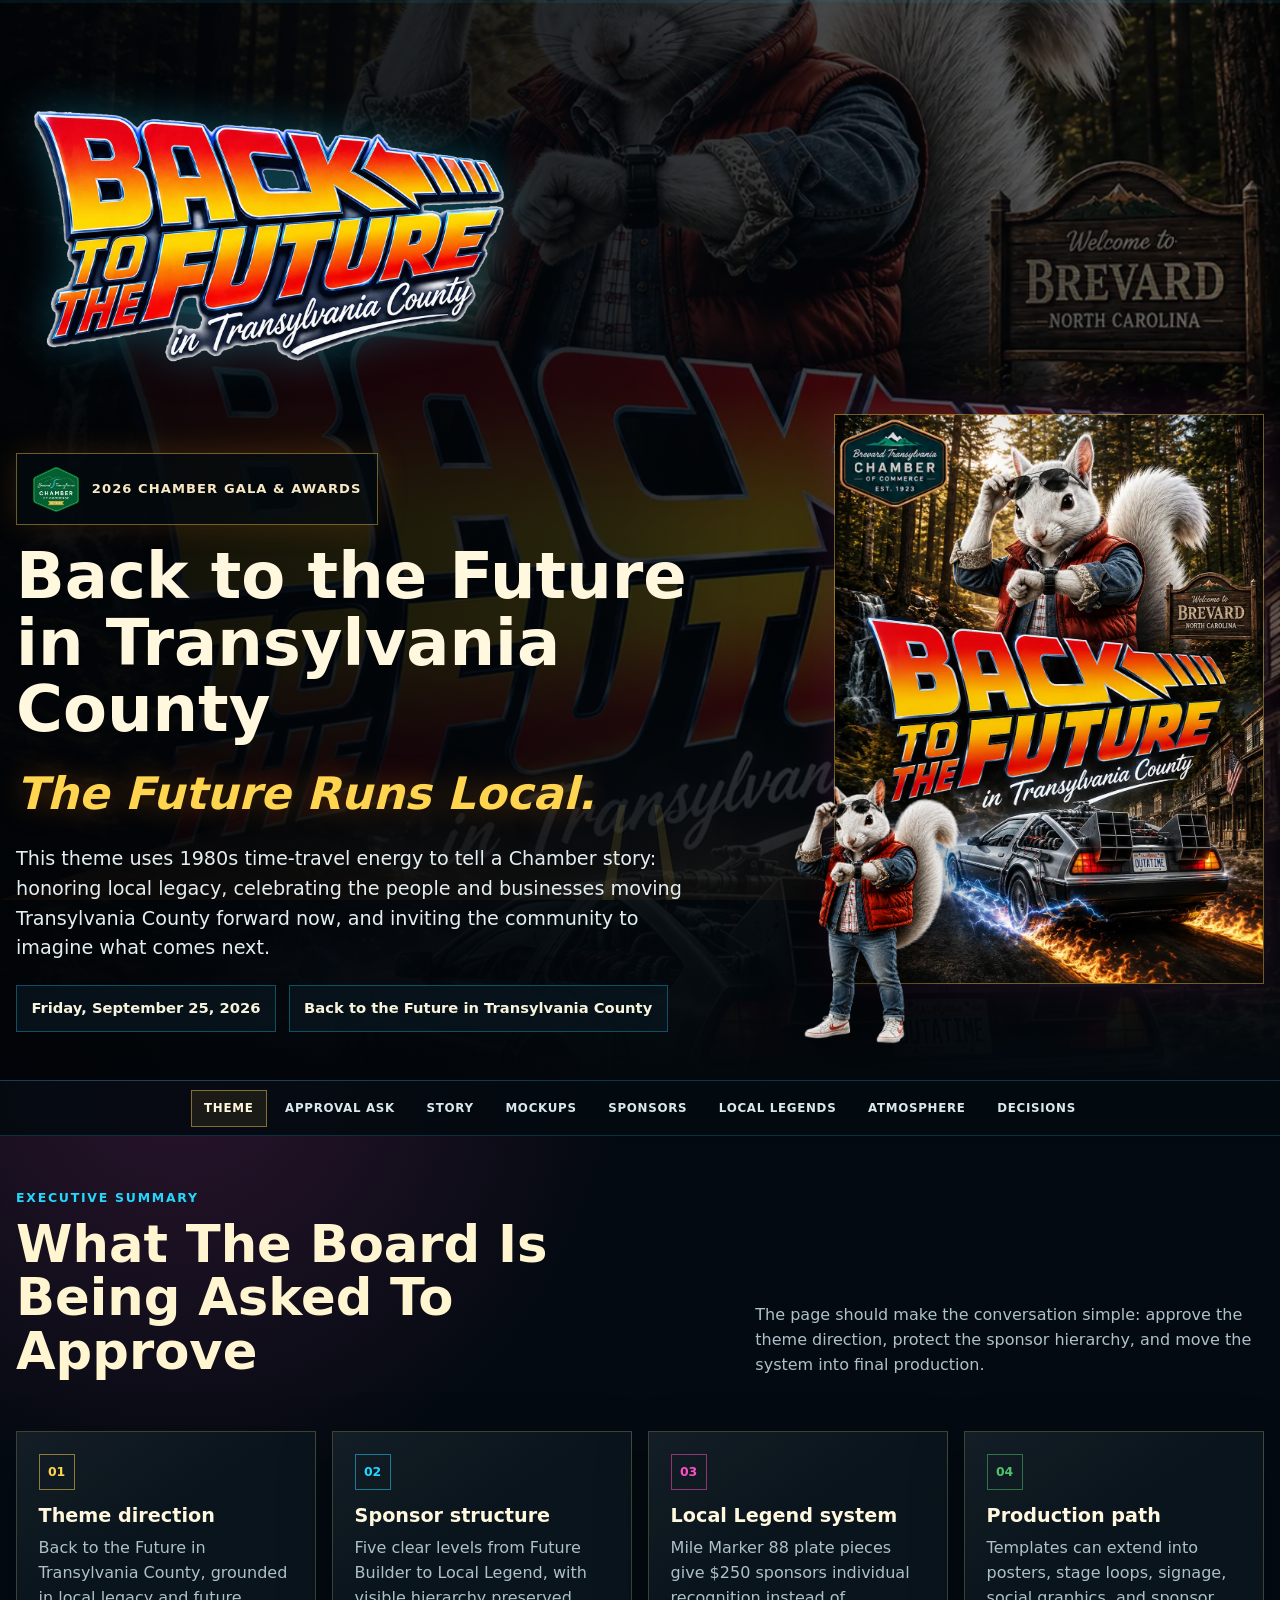
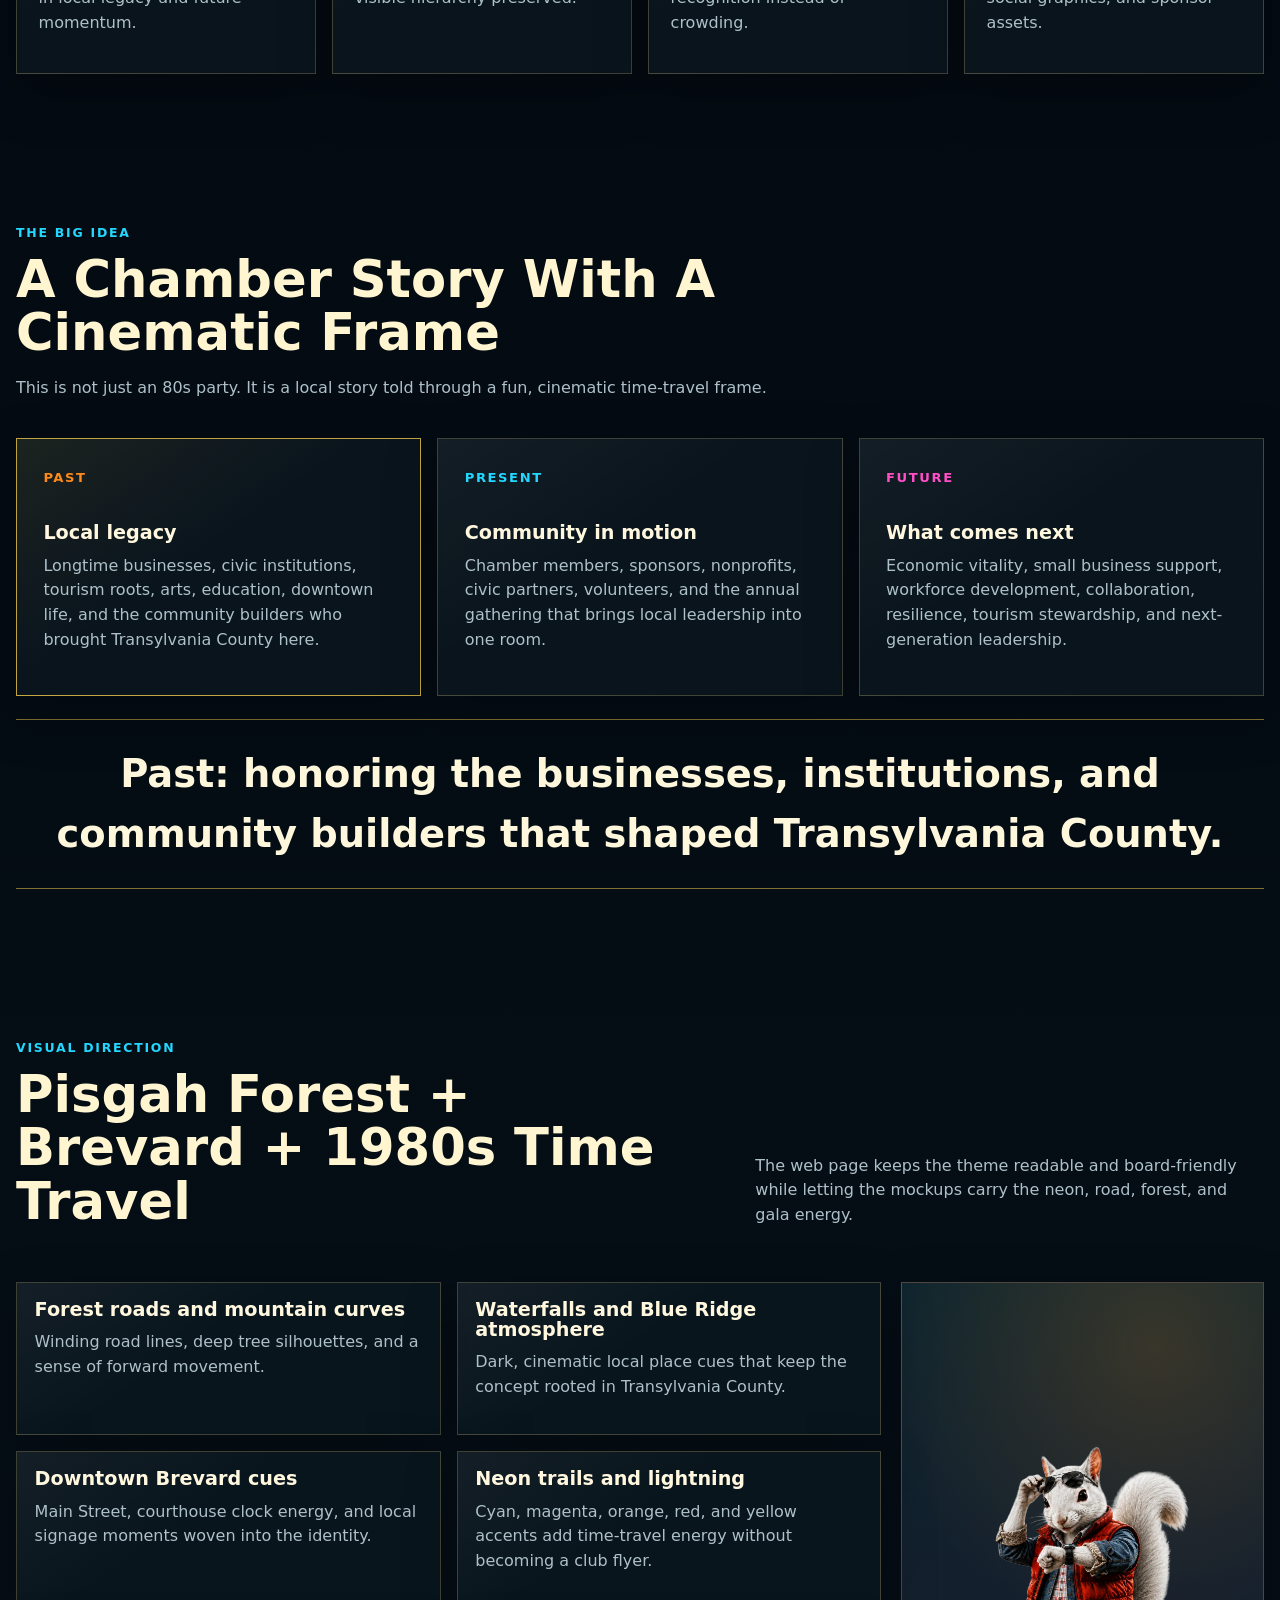
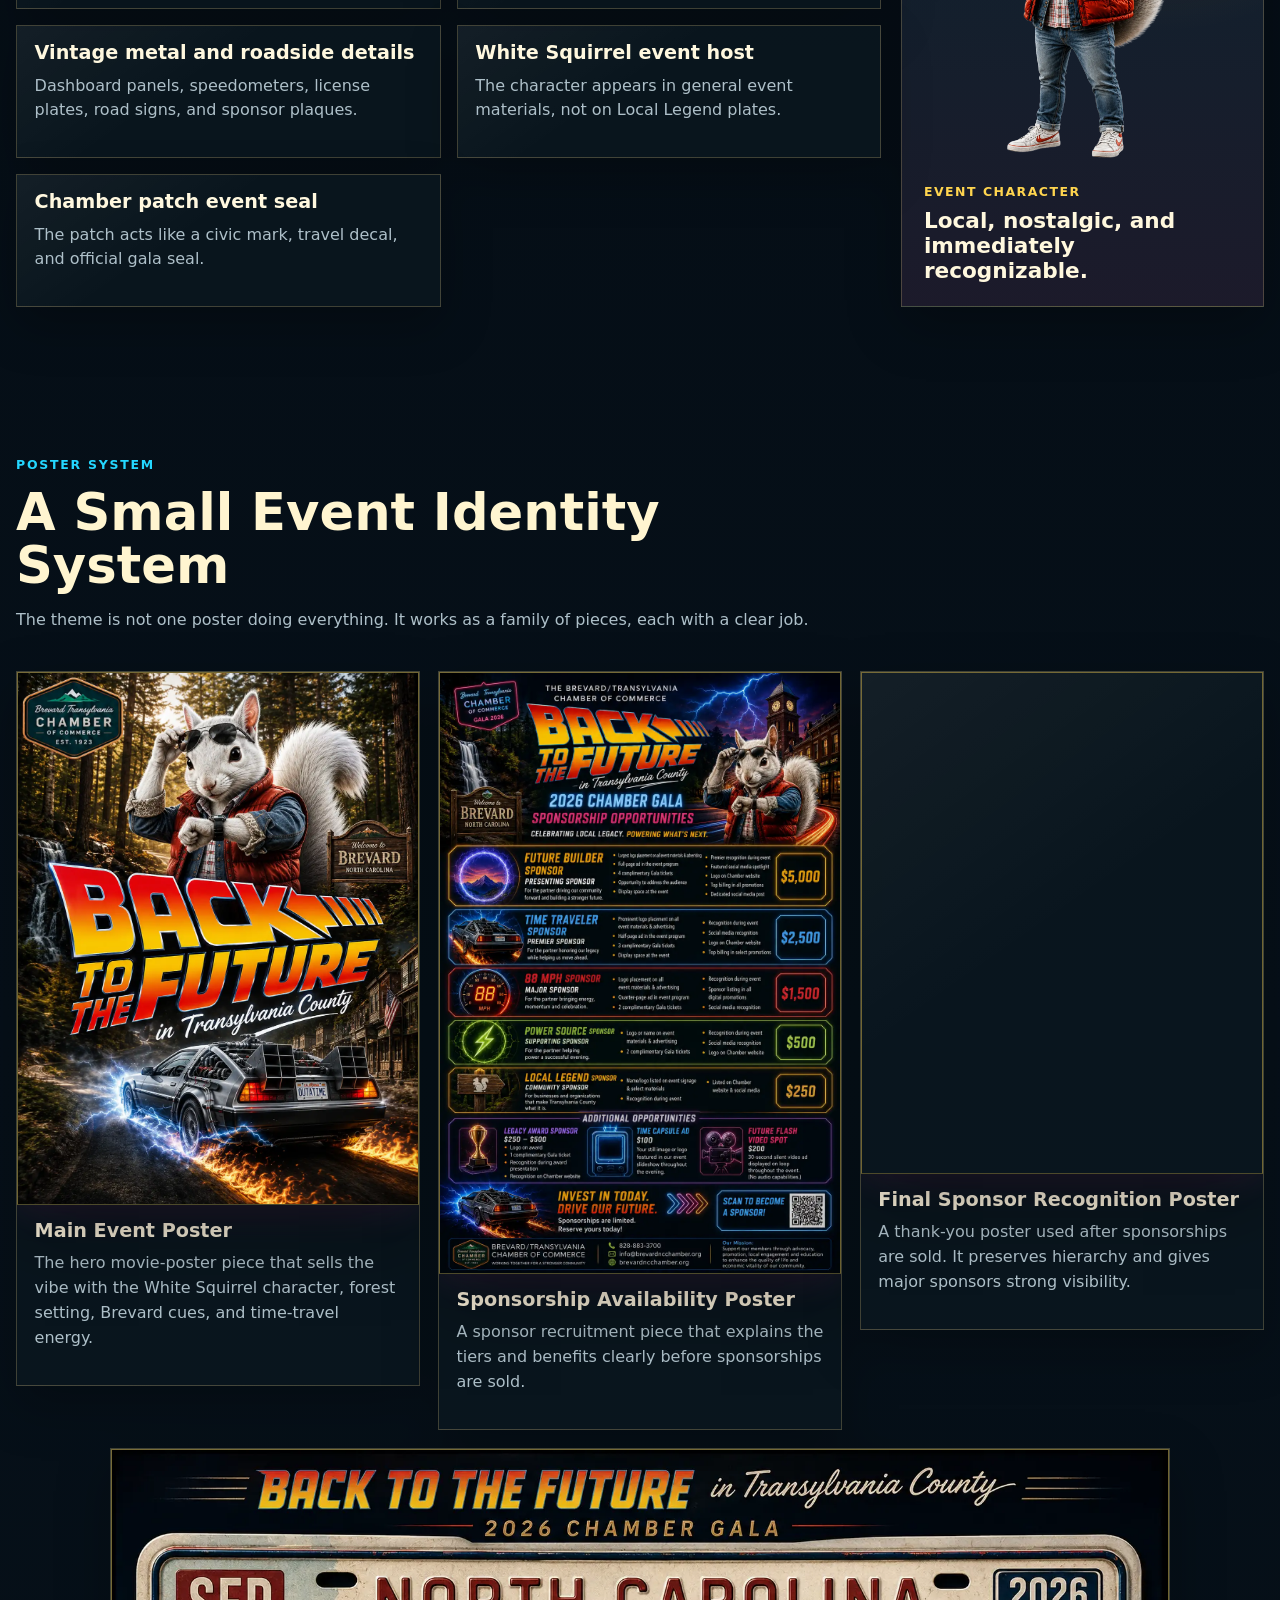
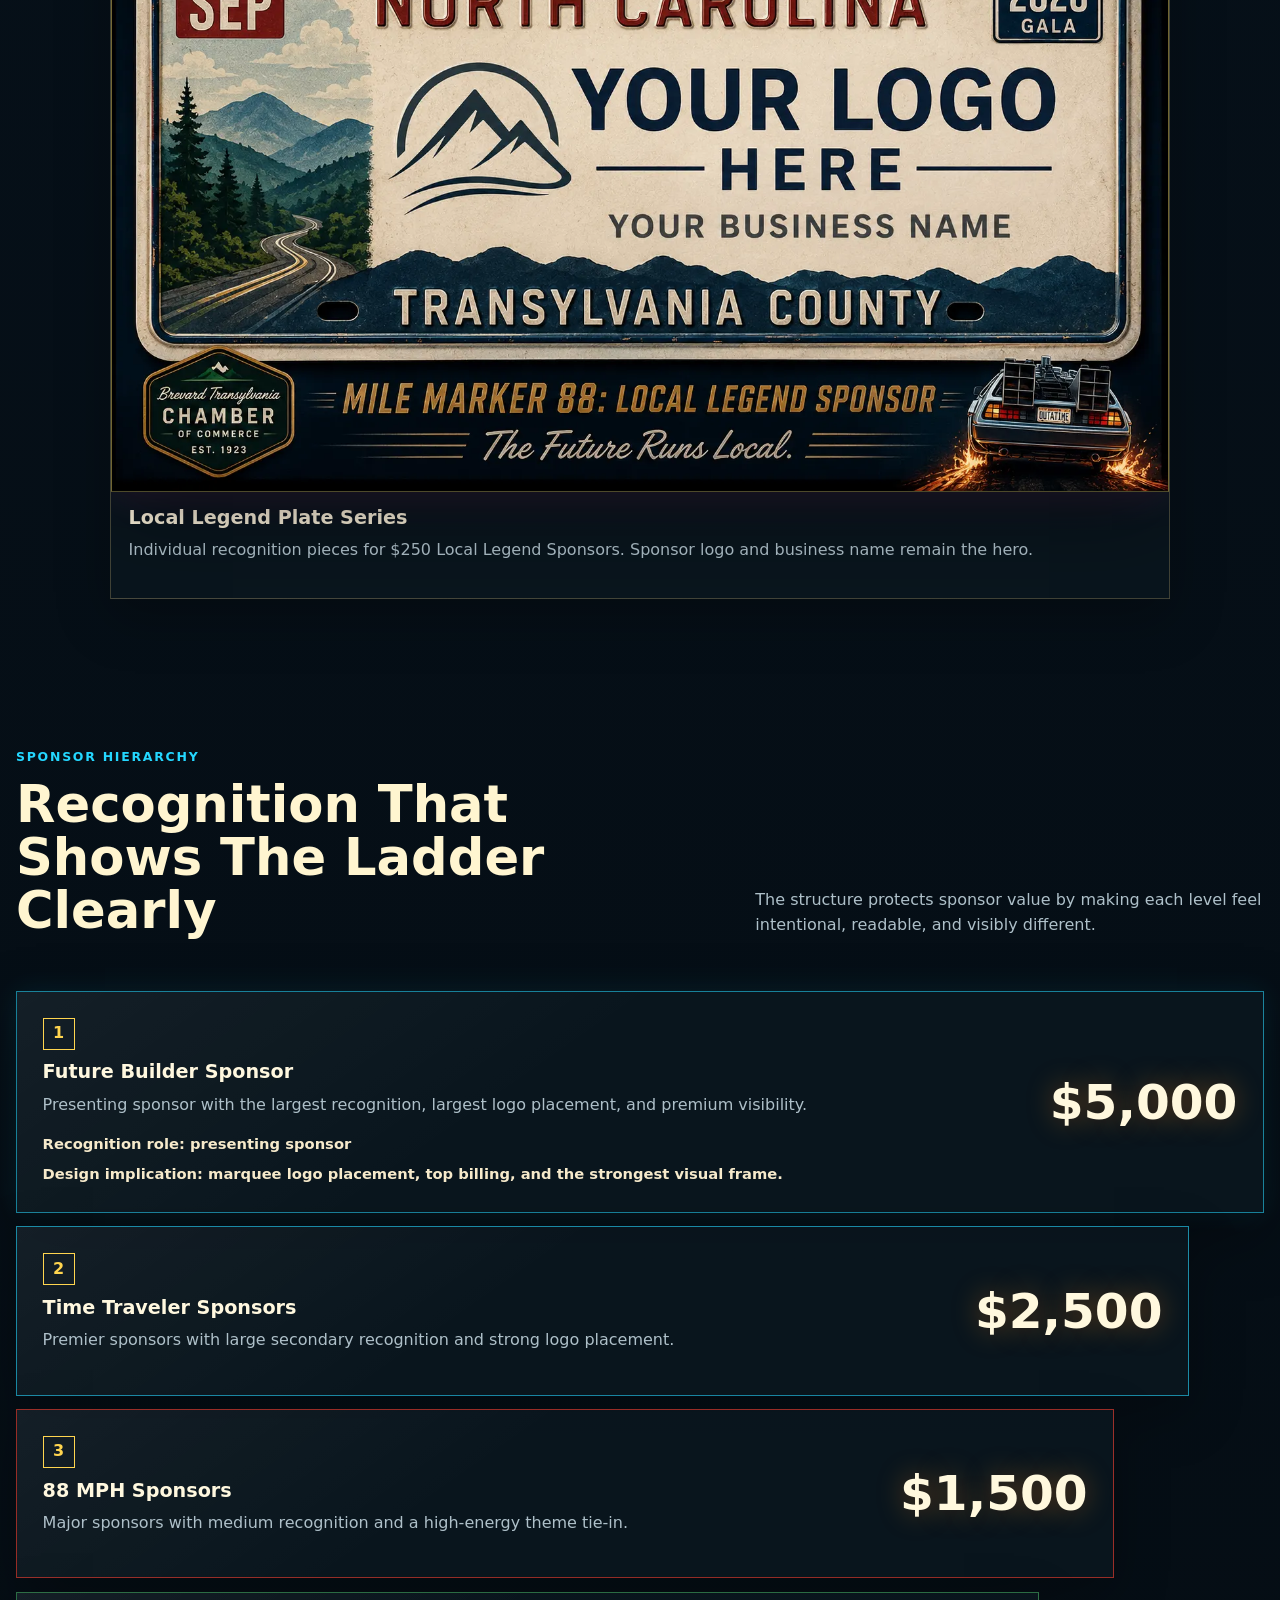
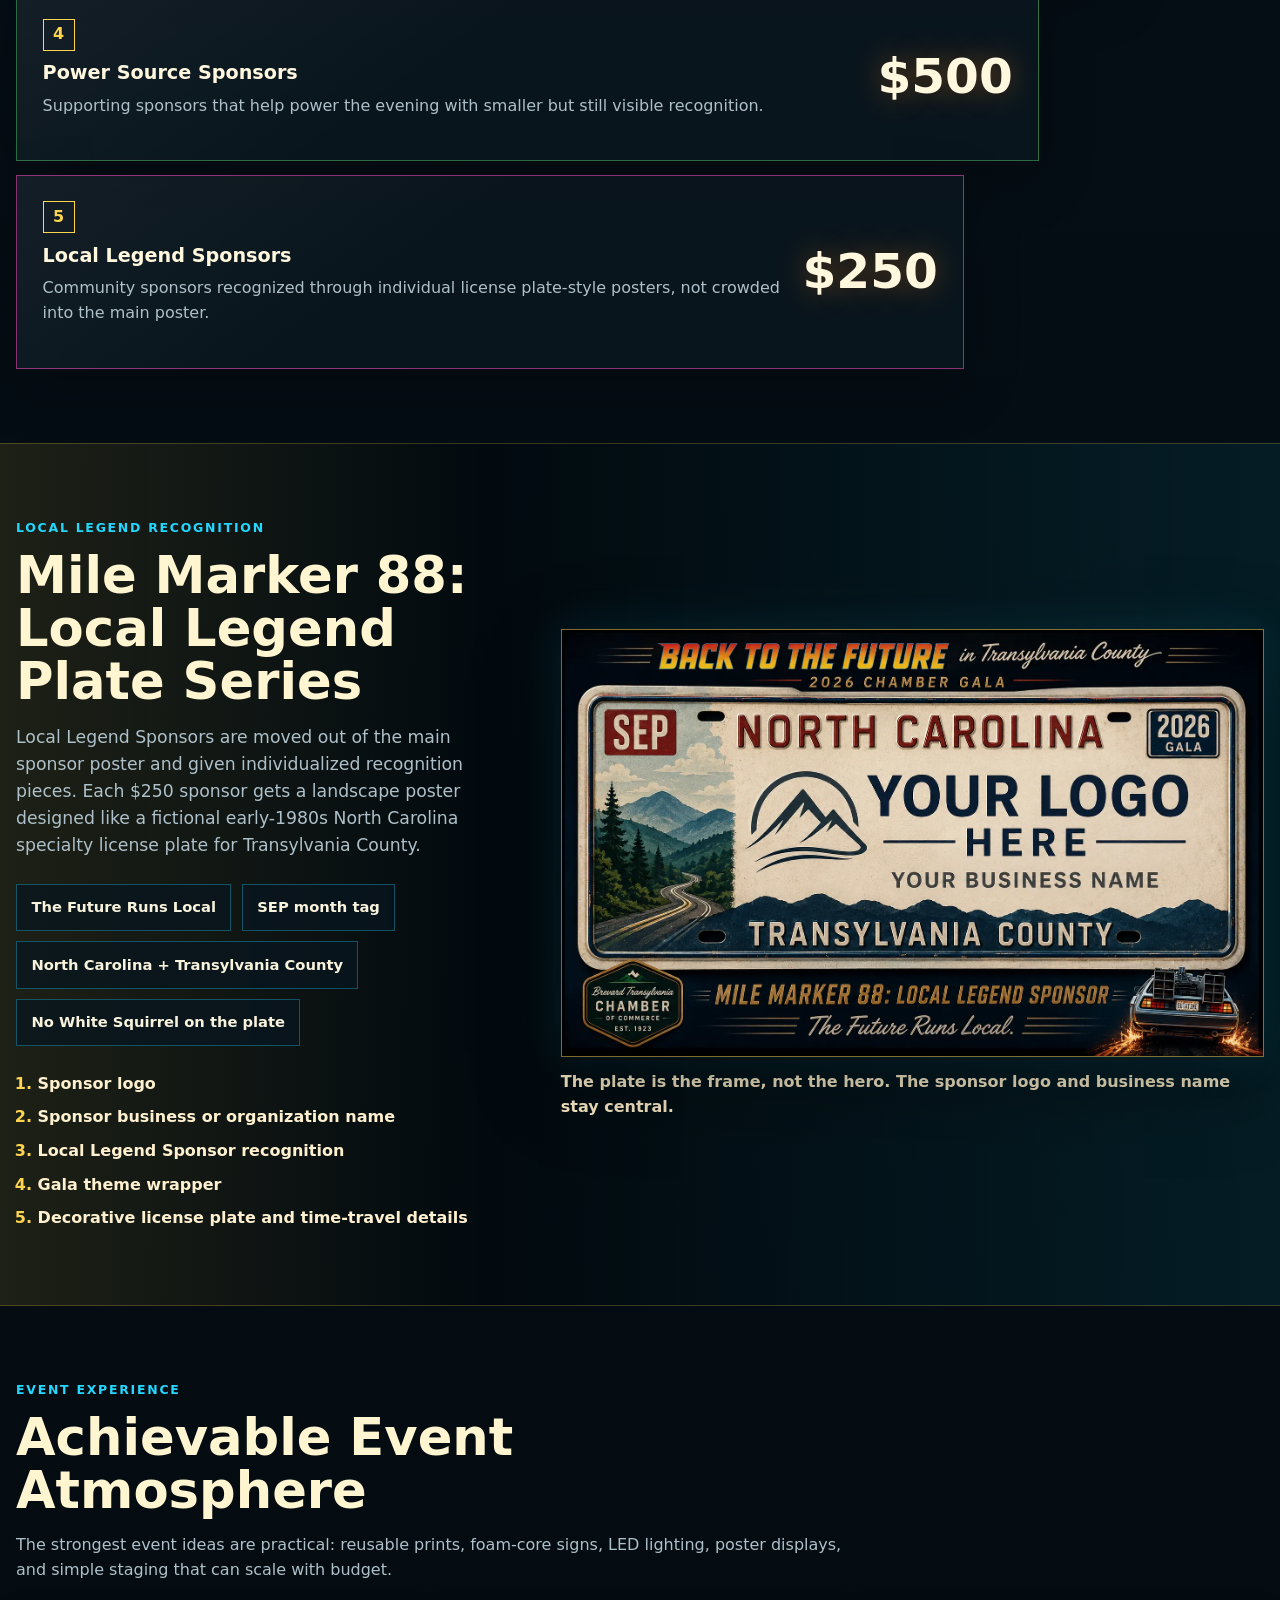
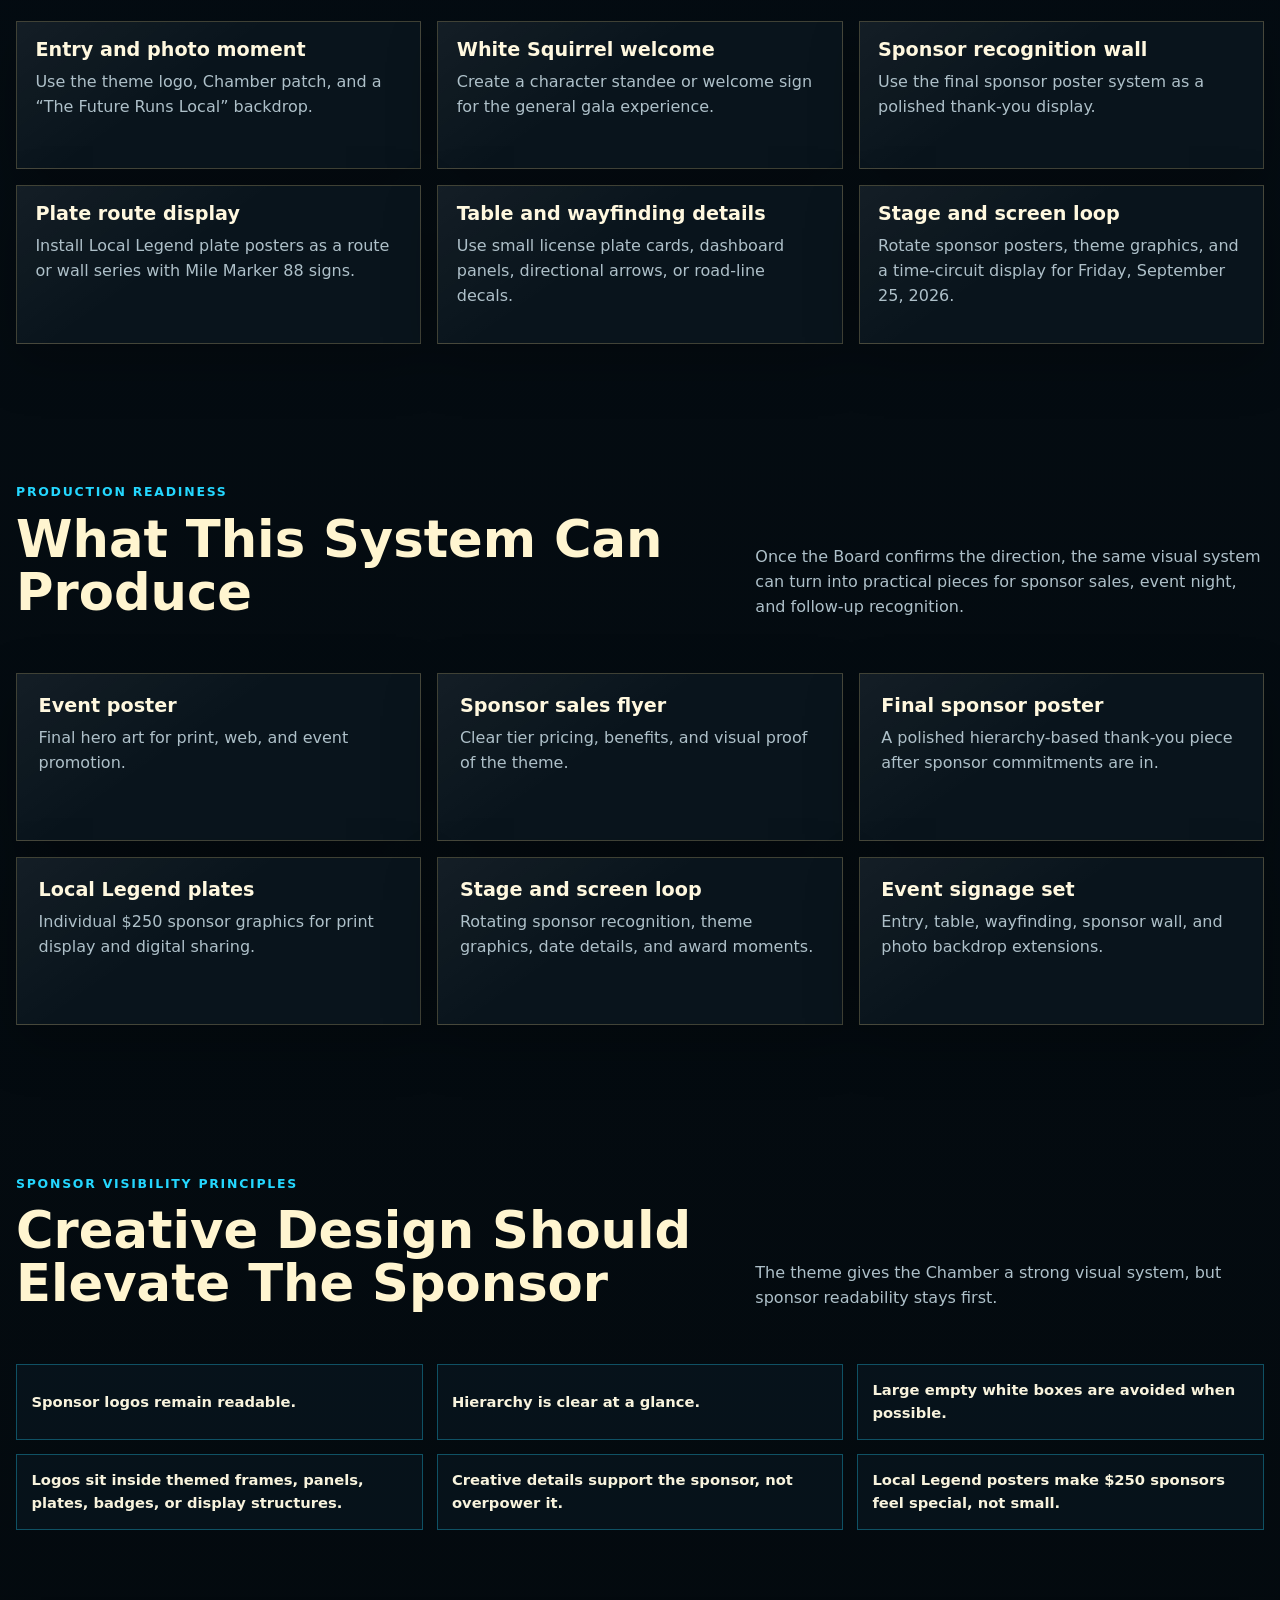
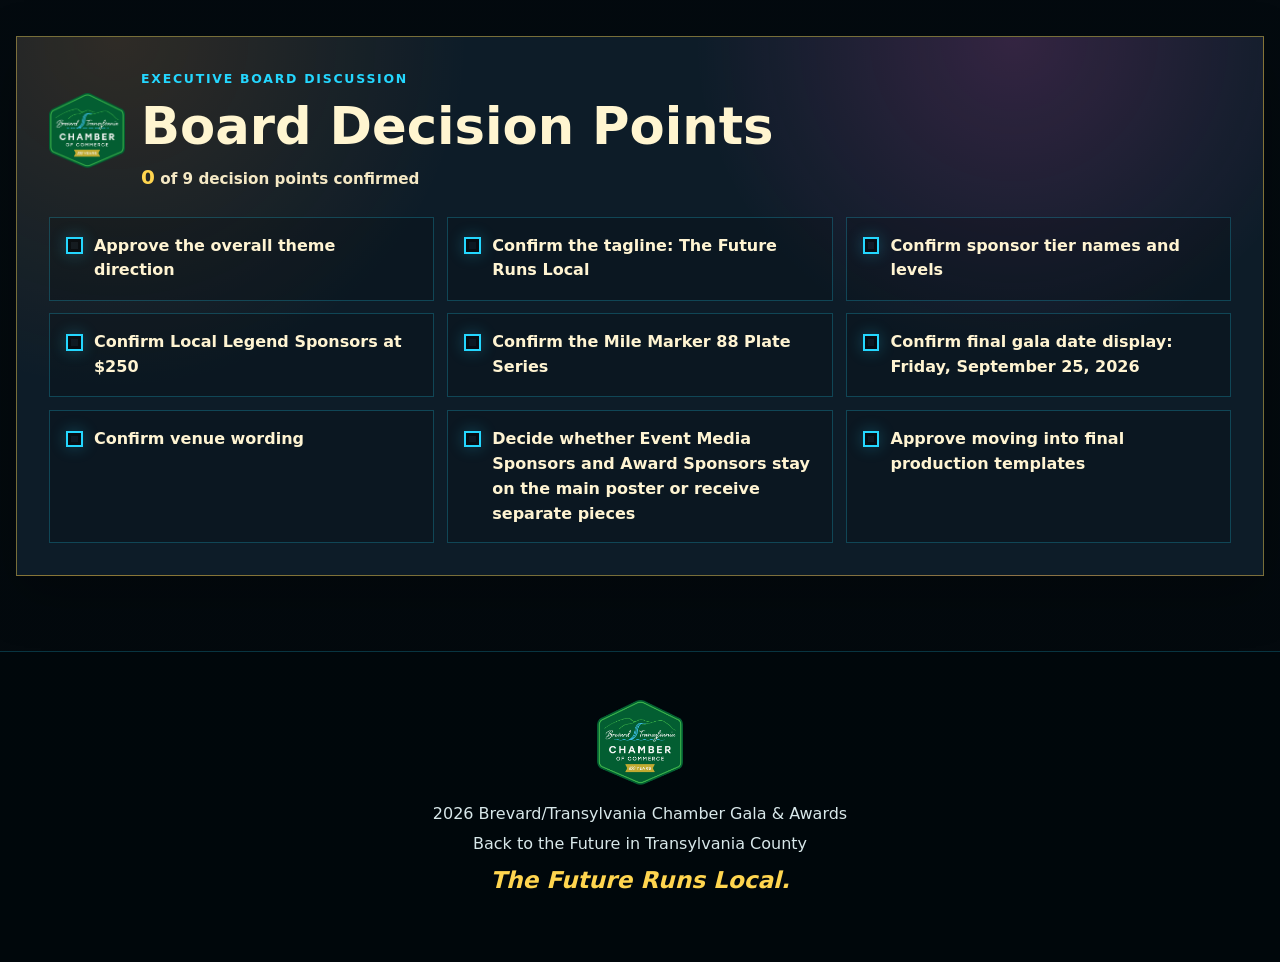
==== index.html @ 0eb76103 "2026 Chamber Gala theme concept site Co-Authored-By: Claude Fable 5 <noreply@anthropic.com>" ====
<!doctype html>
<html lang="en">
  <head>
    <meta charset="utf-8">
    <meta name="viewport" content="width=device-width, initial-scale=1">
    <title>2026 Chamber Gala Theme Concept</title>
    <meta
      name="description"
      content="Executive Board pitch page for the 2026 Brevard/Transylvania Chamber Gala theme: Back to the Future in Transylvania County."
    >
    <link rel="icon" href="elements/chamber_logo.png">
    <link rel="stylesheet" href="styles.css">
    <script src="script.js" defer></script>
  </head>
  <body>
    <div class="page-progress" aria-hidden="true"><span></span></div>
    <header class="hero" id="top">
      <div class="hero__backdrop" aria-hidden="true"></div>
      <div class="hero__content">
        <div class="hero__copy">
          <img
            class="brand-logo"
            src="elements/back_to_the_future_tc.webp"
            alt="Back to the Future in Transylvania County theme logo"
          >
          <div class="event-seal">
            <img src="elements/chamber_logo.png" alt="Brevard Transylvania Chamber of Commerce logo">
            <span>2026 Chamber Gala &amp; Awards</span>
          </div>
          <h1>Back to the Future in Transylvania County</h1>
          <p class="tagline">The Future Runs Local.</p>
          <p class="intro">
            This theme uses 1980s time-travel energy to tell a Chamber story: honoring local legacy,
            celebrating the people and businesses moving Transylvania County forward now, and inviting
            the community to imagine what comes next.
          </p>
          <div class="hero__facts" aria-label="Key event facts">
            <span>Friday, September 25, 2026</span>
            <span>Back to the Future in Transylvania County</span>
          </div>
        </div>
        <div class="hero__media">
          <button
            class="mockup-trigger hero__poster-trigger"
            type="button"
            data-lightbox-src="theme/btf_trans_main_poster.webp"
            data-lightbox-title="Main Event Poster"
            data-lightbox-caption="Review focus: the core theme, local setting, White Squirrel host, and gala energy."
            aria-label="Open Main Event Poster mockup full screen"
          >
            <img
              class="hero__poster"
              src="theme/btf_trans_main_poster.webp"
              alt="Main event poster concept with a White Squirrel host, forest road, Brevard sign, and neon time-travel car"
              width="1122"
              height="1489"
            >
            <span class="mockup-trigger__label">View full mockup</span>
          </button>
          <img
            class="hero__squirrel"
            src="elements/squirrel_narty.webp"
            alt="White Squirrel character wearing sunglasses and a red vest"
            decoding="async"
          >
        </div>
      </div>
    </header>

    <nav class="section-nav" aria-label="Presentation sections">
      <a href="#top">Theme</a>
      <a href="#board-ask">Approval Ask</a>
      <a href="#big-idea">Story</a>
      <a href="#poster-system">Mockups</a>
      <a href="#sponsor-hierarchy">Sponsors</a>
      <a href="#plate-series">Local Legends</a>
      <a href="#event-atmosphere">Atmosphere</a>
      <a href="#decision-points">Decisions</a>
    </nav>

    <main>
      <section class="section executive-summary" aria-labelledby="board-ask">
        <div class="section__header section__header--split">
          <div>
            <p class="section__label">Executive Summary</p>
            <h2 id="board-ask">What The Board Is Being Asked To Approve</h2>
          </div>
          <p>
            The page should make the conversation simple: approve the theme direction, protect the
            sponsor hierarchy, and move the system into final production.
          </p>
        </div>
        <div class="summary-grid">
          <article>
            <span>01</span>
            <h3>Theme direction</h3>
            <p>Back to the Future in Transylvania County, grounded in local legacy and future momentum.</p>
          </article>
          <article>
            <span>02</span>
            <h3>Sponsor structure</h3>
            <p>Five clear levels from Future Builder to Local Legend, with visible hierarchy preserved.</p>
          </article>
          <article>
            <span>03</span>
            <h3>Local Legend system</h3>
            <p>Mile Marker 88 plate pieces give $250 sponsors individual recognition instead of crowding.</p>
          </article>
          <article>
            <span>04</span>
            <h3>Production path</h3>
            <p>Templates can extend into posters, stage loops, signage, social graphics, and sponsor assets.</p>
          </article>
        </div>
      </section>

      <section class="section section--intro" aria-labelledby="big-idea">
        <div class="section__header">
          <p class="section__label">The Big Idea</p>
          <h2 id="big-idea">A Chamber Story With A Cinematic Frame</h2>
          <p>
            This is not just an 80s party. It is a local story told through a fun, cinematic
            time-travel frame.
          </p>
        </div>
        <div class="time-grid">
          <article class="time-card">
            <span class="time-card__marker">Past</span>
            <h3>Local legacy</h3>
            <p>
              Longtime businesses, civic institutions, tourism roots, arts, education, downtown life,
              and the community builders who brought Transylvania County here.
            </p>
          </article>
          <article class="time-card">
            <span class="time-card__marker">Present</span>
            <h3>Community in motion</h3>
            <p>
              Chamber members, sponsors, nonprofits, civic partners, volunteers, and the annual
              gathering that brings local leadership into one room.
            </p>
          </article>
          <article class="time-card">
            <span class="time-card__marker">Future</span>
            <h3>What comes next</h3>
            <p>
              Economic vitality, small business support, workforce development, collaboration,
              resilience, tourism stewardship, and next-generation leadership.
            </p>
          </article>
        </div>
        <p class="statement" aria-live="polite">Celebrating local legacy. Powering what&rsquo;s next.</p>
      </section>

      <section class="section visual-system" aria-labelledby="visual-direction">
        <div class="section__header section__header--split">
          <div>
            <p class="section__label">Visual Direction</p>
            <h2 id="visual-direction">Pisgah Forest + Brevard + 1980s Time Travel</h2>
          </div>
          <p>
            The web page keeps the theme readable and board-friendly while letting the mockups carry
            the neon, road, forest, and gala energy.
          </p>
        </div>
        <div class="visual-layout">
          <div class="visual-list">
            <article>
              <h3>Forest roads and mountain curves</h3>
              <p>Winding road lines, deep tree silhouettes, and a sense of forward movement.</p>
            </article>
            <article>
              <h3>Waterfalls and Blue Ridge atmosphere</h3>
              <p>Dark, cinematic local place cues that keep the concept rooted in Transylvania County.</p>
            </article>
            <article>
              <h3>Downtown Brevard cues</h3>
              <p>Main Street, courthouse clock energy, and local signage moments woven into the identity.</p>
            </article>
            <article>
              <h3>Neon trails and lightning</h3>
              <p>Cyan, magenta, orange, red, and yellow accents add time-travel energy without becoming a club flyer.</p>
            </article>
            <article>
              <h3>Vintage metal and roadside details</h3>
              <p>Dashboard panels, speedometers, license plates, road signs, and sponsor plaques.</p>
            </article>
            <article>
              <h3>White Squirrel event host</h3>
              <p>The character appears in general event materials, not on Local Legend plates.</p>
            </article>
            <article>
              <h3>Chamber patch event seal</h3>
              <p>The patch acts like a civic mark, travel decal, and official gala seal.</p>
            </article>
          </div>
          <div class="visual-feature">
            <img
              src="elements/squirrel_narty.webp"
              alt="White Squirrel character used as the event host in the main poster system"
              loading="lazy"
              decoding="async"
            >
            <div>
              <span>Event Character</span>
              <strong>Local, nostalgic, and immediately recognizable.</strong>
            </div>
          </div>
        </div>
      </section>

      <section class="section poster-system" aria-labelledby="poster-system">
        <div class="section__header">
          <p class="section__label">Poster System</p>
          <h2 id="poster-system">A Small Event Identity System</h2>
          <p>
            The theme is not one poster doing everything. It works as a family of pieces, each with a
            clear job.
          </p>
        </div>
        <div class="poster-grid">
          <article class="poster-card poster-card--large">
            <button
              class="mockup-trigger"
              type="button"
              data-lightbox-src="theme/btf_trans_main_poster.webp"
              data-lightbox-title="Main Event Poster"
              data-lightbox-caption="Review focus: the core theme, local setting, White Squirrel host, and gala energy."
              aria-label="Open Main Event Poster mockup full screen"
            >
              <img
                src="theme/btf_trans_main_poster.webp"
                alt="Main event poster concept for Back to the Future in Transylvania County"
                width="1122"
                height="1489"
                loading="lazy"
                decoding="async"
              >
              <span class="mockup-trigger__label">View full mockup</span>
            </button>
            <div class="poster-card__copy">
              <h3>Main Event Poster</h3>
              <p>
                The hero movie-poster piece that sells the vibe with the White Squirrel character,
                forest setting, Brevard cues, and time-travel energy.
              </p>
            </div>
          </article>
          <article class="poster-card">
            <button
              class="mockup-trigger"
              type="button"
              data-lightbox-src="theme/btf_transsponsorship_availability_poster.webp"
              data-lightbox-title="Sponsorship Availability Poster"
              data-lightbox-caption="Review focus: whether sponsor tiers and benefits are easy to understand before sales begin."
              aria-label="Open Sponsorship Availability Poster mockup full screen"
            >
              <img
                src="theme/btf_transsponsorship_availability_poster.webp"
                alt="Sponsorship availability poster concept showing tier benefits and prices"
                width="1024"
                height="1536"
                loading="lazy"
                decoding="async"
              >
              <span class="mockup-trigger__label">View full mockup</span>
            </button>
            <div class="poster-card__copy">
              <h3>Sponsorship Availability Poster</h3>
              <p>
                A sponsor recruitment piece that explains the tiers and benefits clearly before
                sponsorships are sold.
              </p>
            </div>
          </article>
          <article class="poster-card">
            <button
              class="mockup-trigger"
              type="button"
              data-lightbox-src="theme/btf_trans_sponsorship_poster.webp"
              data-lightbox-title="Final Sponsor Recognition Poster"
              data-lightbox-caption="Review focus: whether sponsor hierarchy is clear after sponsorships are sold."
              aria-label="Open Final Sponsor Recognition Poster mockup full screen"
            >
              <img
                src="theme/btf_trans_sponsorship_poster.webp"
                alt="Final sponsor recognition poster concept with tiered sponsor logo areas"
                width="1122"
                height="1402"
                loading="lazy"
                decoding="async"
              >
              <span class="mockup-trigger__label">View full mockup</span>
            </button>
            <div class="poster-card__copy">
              <h3>Final Sponsor Recognition Poster</h3>
              <p>
                A thank-you poster used after sponsorships are sold. It preserves hierarchy and gives
                major sponsors strong visibility.
              </p>
            </div>
          </article>
          <article class="poster-card poster-card--wide">
            <button
              class="mockup-trigger"
              type="button"
              data-lightbox-src="theme/local_legends_plate_design.webp"
              data-lightbox-title="Local Legend Plate Series"
              data-lightbox-caption="Review focus: whether the plate frame supports the sponsor logo and business name."
              aria-label="Open Local Legend Plate Series mockup full screen"
            >
              <img
                src="theme/local_legends_plate_design.webp"
                alt="Local Legend license plate-style poster concept with sponsor logo placement"
                width="1609"
                height="977"
                loading="lazy"
                decoding="async"
              >
              <span class="mockup-trigger__label">View full mockup</span>
            </button>
            <div class="poster-card__copy">
              <h3>Local Legend Plate Series</h3>
              <p>
                Individual recognition pieces for $250 Local Legend Sponsors. Sponsor logo and
                business name remain the hero.
              </p>
            </div>
          </article>
        </div>
      </section>

      <section class="section sponsor-section" aria-labelledby="sponsor-hierarchy">
        <div class="section__header section__header--split">
          <div>
            <p class="section__label">Sponsor Hierarchy</p>
            <h2 id="sponsor-hierarchy">Recognition That Shows The Ladder Clearly</h2>
          </div>
          <p>
            The structure protects sponsor value by making each level feel intentional, readable,
            and visibly different.
          </p>
        </div>
        <div class="tier-ladder" aria-label="Sponsor tier hierarchy">
          <article class="tier tier--one" tabindex="0">
            <div>
              <span class="tier__rank">1</span>
              <h3>Future Builder Sponsor</h3>
              <p>Presenting sponsor with the largest recognition, largest logo placement, and premium visibility.</p>
              <div class="tier__detail">
                <span>Recognition role: presenting sponsor</span>
                <span>Design implication: marquee logo placement, top billing, and the strongest visual frame.</span>
              </div>
            </div>
            <strong>$5,000</strong>
          </article>
          <article class="tier tier--two" tabindex="0">
            <div>
              <span class="tier__rank">2</span>
              <h3>Time Traveler Sponsors</h3>
              <p>Premier sponsors with large secondary recognition and strong logo placement.</p>
              <div class="tier__detail">
                <span>Recognition role: premier sponsor group</span>
                <span>Design implication: large secondary panels that still feel premium and separated.</span>
              </div>
            </div>
            <strong>$2,500</strong>
          </article>
          <article class="tier tier--three" tabindex="0">
            <div>
              <span class="tier__rank">3</span>
              <h3>88 MPH Sponsors</h3>
              <p>Major sponsors with medium recognition and a high-energy theme tie-in.</p>
              <div class="tier__detail">
                <span>Recognition role: major supporting sponsors</span>
                <span>Design implication: grouped speedometer, route marker, or neon trail treatment.</span>
              </div>
            </div>
            <strong>$1,500</strong>
          </article>
          <article class="tier tier--four" tabindex="0">
            <div>
              <span class="tier__rank">4</span>
              <h3>Power Source Sponsors</h3>
              <p>Supporting sponsors that help power the evening with smaller but still visible recognition.</p>
              <div class="tier__detail">
                <span>Recognition role: visible supporting sponsors</span>
                <span>Design implication: clean energy-cell, dashboard, or power-panel grouping.</span>
              </div>
            </div>
            <strong>$500</strong>
          </article>
          <article class="tier tier--five" tabindex="0">
            <div>
              <span class="tier__rank">5</span>
              <h3>Local Legend Sponsors</h3>
              <p>
                Community sponsors recognized through individual license plate-style posters, not
                crowded into the main poster.
              </p>
              <div class="tier__detail">
                <span>Recognition role: individual local recognition</span>
                <span>Design implication: separate landscape plate poster where the sponsor remains the hero.</span>
              </div>
            </div>
            <strong>$250</strong>
          </article>
        </div>
      </section>

      <section class="section plate-section" aria-labelledby="plate-series">
        <div class="plate-layout">
          <div class="plate-copy">
            <p class="section__label">Local Legend Recognition</p>
            <h2 id="plate-series">Mile Marker 88: Local Legend Plate Series</h2>
            <p>
              Local Legend Sponsors are moved out of the main sponsor poster and given individualized
              recognition pieces. Each $250 sponsor gets a landscape poster designed like a fictional
              early-1980s North Carolina specialty license plate for Transylvania County.
            </p>
            <div class="plate-points">
              <span>The Future Runs Local</span>
              <span>SEP month tag</span>
              <span>North Carolina + Transylvania County</span>
              <span>No White Squirrel on the plate</span>
            </div>
            <ol class="priority-list" aria-label="Local Legend plate hierarchy">
              <li>Sponsor logo</li>
              <li>Sponsor business or organization name</li>
              <li>Local Legend Sponsor recognition</li>
              <li>Gala theme wrapper</li>
              <li>Decorative license plate and time-travel details</li>
            </ol>
          </div>
          <figure class="plate-media">
            <button
              class="mockup-trigger"
              type="button"
              data-lightbox-src="theme/local_legends_plate_design.webp"
              data-lightbox-title="Mile Marker 88: Local Legend Plate Series"
              data-lightbox-caption="Review focus: the plate is the frame, not the hero. The sponsor logo and business name stay central."
              aria-label="Open Mile Marker 88 Local Legend plate mockup full screen"
            >
              <img
                src="theme/local_legends_plate_design.webp"
                alt="Mile Marker 88 Local Legend plate poster concept showing a large sponsor logo area on a vintage North Carolina plate"
                width="1609"
                height="977"
                loading="lazy"
                decoding="async"
              >
              <span class="mockup-trigger__label">View full mockup</span>
            </button>
            <figcaption>
              The plate is the frame, not the hero. The sponsor logo and business name stay central.
            </figcaption>
          </figure>
        </div>
      </section>

      <section class="section atmosphere" aria-labelledby="event-atmosphere">
        <div class="section__header">
          <p class="section__label">Event Experience</p>
          <h2 id="event-atmosphere">Achievable Event Atmosphere</h2>
          <p>
            The strongest event ideas are practical: reusable prints, foam-core signs, LED lighting,
            poster displays, and simple staging that can scale with budget.
          </p>
        </div>
        <div class="atmosphere-grid">
          <article>
            <h3>Entry and photo moment</h3>
            <p>Use the theme logo, Chamber patch, and a &ldquo;The Future Runs Local&rdquo; backdrop.</p>
          </article>
          <article>
            <h3>White Squirrel welcome</h3>
            <p>Create a character standee or welcome sign for the general gala experience.</p>
          </article>
          <article>
            <h3>Sponsor recognition wall</h3>
            <p>Use the final sponsor poster system as a polished thank-you display.</p>
          </article>
          <article>
            <h3>Plate route display</h3>
            <p>Install Local Legend plate posters as a route or wall series with Mile Marker 88 signs.</p>
          </article>
          <article>
            <h3>Table and wayfinding details</h3>
            <p>Use small license plate cards, dashboard panels, directional arrows, or road-line decals.</p>
          </article>
          <article>
            <h3>Stage and screen loop</h3>
            <p>Rotate sponsor posters, theme graphics, and a time-circuit display for Friday, September 25, 2026.</p>
          </article>
        </div>
      </section>

      <section class="section production-section" aria-labelledby="production-path">
        <div class="section__header section__header--split">
          <div>
            <p class="section__label">Production Readiness</p>
            <h2 id="production-path">What This System Can Produce</h2>
          </div>
          <p>
            Once the Board confirms the direction, the same visual system can turn into practical
            pieces for sponsor sales, event night, and follow-up recognition.
          </p>
        </div>
        <div class="production-grid">
          <article>
            <h3>Event poster</h3>
            <p>Final hero art for print, web, and event promotion.</p>
          </article>
          <article>
            <h3>Sponsor sales flyer</h3>
            <p>Clear tier pricing, benefits, and visual proof of the theme.</p>
          </article>
          <article>
            <h3>Final sponsor poster</h3>
            <p>A polished hierarchy-based thank-you piece after sponsor commitments are in.</p>
          </article>
          <article>
            <h3>Local Legend plates</h3>
            <p>Individual $250 sponsor graphics for print display and digital sharing.</p>
          </article>
          <article>
            <h3>Stage and screen loop</h3>
            <p>Rotating sponsor recognition, theme graphics, date details, and award moments.</p>
          </article>
          <article>
            <h3>Event signage set</h3>
            <p>Entry, table, wayfinding, sponsor wall, and photo backdrop extensions.</p>
          </article>
        </div>
      </section>

      <section class="section principles" aria-labelledby="visibility-principles">
        <div class="section__header section__header--split">
          <div>
            <p class="section__label">Sponsor Visibility Principles</p>
            <h2 id="visibility-principles">Creative Design Should Elevate The Sponsor</h2>
          </div>
          <p>
            The theme gives the Chamber a strong visual system, but sponsor readability stays first.
          </p>
        </div>
        <div class="principle-list">
          <span>Sponsor logos remain readable.</span>
          <span>Hierarchy is clear at a glance.</span>
          <span>Large empty white boxes are avoided when possible.</span>
          <span>Logos sit inside themed frames, panels, plates, badges, or display structures.</span>
          <span>Creative details support the sponsor, not overpower it.</span>
          <span>Local Legend posters make $250 sponsors feel special, not small.</span>
        </div>
      </section>

      <section class="section decision-section" aria-labelledby="decision-points">
        <div class="decision-panel">
          <div class="decision-panel__header">
            <img src="elements/chamber_logo.png" alt="Brevard Transylvania Chamber of Commerce logo">
            <div>
              <p class="section__label">Executive Board Discussion</p>
              <h2 id="decision-points">Board Decision Points</h2>
              <p class="decision-progress">
                <strong data-decision-count>0</strong> of <span data-decision-total>9</span> decision points confirmed
              </p>
            </div>
          </div>
          <div class="decision-list">
            <article tabindex="0" aria-pressed="false"><span aria-hidden="true"></span>Approve the overall theme direction</article>
            <article tabindex="0" aria-pressed="false"><span aria-hidden="true"></span>Confirm the tagline: The Future Runs Local</article>
            <article tabindex="0" aria-pressed="false"><span aria-hidden="true"></span>Confirm sponsor tier names and levels</article>
            <article tabindex="0" aria-pressed="false"><span aria-hidden="true"></span>Confirm Local Legend Sponsors at $250</article>
            <article tabindex="0" aria-pressed="false"><span aria-hidden="true"></span>Confirm the Mile Marker 88 Plate Series</article>
            <article tabindex="0" aria-pressed="false"><span aria-hidden="true"></span>Confirm final gala date display: Friday, September 25, 2026</article>
            <article tabindex="0" aria-pressed="false"><span aria-hidden="true"></span>Confirm venue wording</article>
            <article tabindex="0" aria-pressed="false"><span aria-hidden="true"></span>Decide whether Event Media Sponsors and Award Sponsors stay on the main poster or receive separate pieces</article>
            <article tabindex="0" aria-pressed="false"><span aria-hidden="true"></span>Approve moving into final production templates</article>
          </div>
        </div>
      </section>
    </main>

    <footer class="site-footer">
      <img src="elements/chamber_logo.png" alt="Brevard Transylvania Chamber of Commerce logo">
      <p>2026 Brevard/Transylvania Chamber Gala &amp; Awards</p>
      <p>Back to the Future in Transylvania County</p>
      <strong>The Future Runs Local.</strong>
    </footer>

    <div class="lightbox" role="dialog" aria-modal="true" aria-labelledby="lightbox-title" hidden>
      <div class="lightbox__backdrop" data-lightbox-close></div>
      <div class="lightbox__panel">
        <div class="lightbox__toolbar">
          <div>
            <p class="section__label">Mockup Preview</p>
            <h2 id="lightbox-title">Mockup Preview</h2>
            <p id="lightbox-caption"></p>
          </div>
          <div class="lightbox__actions">
            <p class="lightbox__counter" aria-live="polite">
              <span data-lightbox-current>1</span> of <span data-lightbox-total>4</span>
            </p>
            <button class="lightbox__close" type="button" data-lightbox-close aria-label="Close mockup preview">Close</button>
          </div>
        </div>
        <div class="lightbox__stage">
          <button class="lightbox__nav lightbox__nav--prev" type="button" data-lightbox-prev aria-label="Previous mockup">Prev</button>
          <img id="lightbox-image" alt="">
          <button class="lightbox__nav lightbox__nav--next" type="button" data-lightbox-next aria-label="Next mockup">Next</button>
        </div>
      </div>
    </div>
  </body>
</html>
---- styles.css ----
:root {
  color-scheme: dark;
  --ink: #061019;
  --ink-2: #0a1924;
  --panel: rgba(11, 23, 32, 0.84);
  --panel-strong: rgba(14, 30, 42, 0.96);
  --cream: #f8e8c4;
  --paper: #fff4d3;
  --muted: #aec0c9;
  --cyan: #24d7ff;
  --blue: #397dff;
  --orange: #ff8a19;
  --yellow: #ffd54f;
  --red: #ff3f2e;
  --magenta: #ff4fc6;
  --green: #4fc36a;
  --line: rgba(255, 222, 140, 0.22);
  --shadow: 0 24px 80px rgba(0, 0, 0, 0.42);
  --max: 1320px;
}

* {
  box-sizing: border-box;
}

html {
  scroll-behavior: smooth;
}

body {
  --scroll-progress: 0%;
  margin: 0;
  background:
    radial-gradient(circle at 14% 10%, rgba(255, 79, 198, 0.16), transparent 28rem),
    radial-gradient(circle at 92% 2%, rgba(36, 215, 255, 0.18), transparent 30rem),
    linear-gradient(180deg, #02070d 0%, var(--ink) 40%, #03090d 100%);
  color: var(--paper);
  font-family: Inter, ui-sans-serif, system-ui, -apple-system, BlinkMacSystemFont, "Segoe UI", sans-serif;
  line-height: 1.55;
}

body.lightbox-open {
  overflow: hidden;
}

body::before {
  position: fixed;
  inset: 0;
  z-index: -2;
  content: "";
  background:
    linear-gradient(rgba(255, 255, 255, 0.025) 1px, transparent 1px),
    linear-gradient(90deg, rgba(255, 255, 255, 0.018) 1px, transparent 1px);
  background-size: 44px 44px;
  mask-image: linear-gradient(to bottom, transparent, #000 10%, #000 82%, transparent);
}

body::after {
  position: fixed;
  inset: auto 0 0;
  z-index: -1;
  height: 42vh;
  content: "";
  background:
    linear-gradient(90deg, transparent 0 47%, rgba(255, 213, 79, 0.22) 47% 48%, transparent 48% 52%, rgba(255, 213, 79, 0.22) 52% 53%, transparent 53% 100%),
    linear-gradient(180deg, transparent, rgba(255, 138, 25, 0.08));
  transform: perspective(420px) rotateX(63deg);
  transform-origin: bottom;
  opacity: 0.48;
  pointer-events: none;
}

img {
  display: block;
  max-width: 100%;
}

button {
  font: inherit;
}

button:focus-visible,
[tabindex]:focus-visible {
  outline: 2px solid var(--cyan);
  outline-offset: 4px;
}

h1,
h2,
h3,
p {
  margin-top: 0;
}

h1,
h2,
h3 {
  letter-spacing: 0;
  line-height: 1.04;
}

h1 {
  max-width: 740px;
  margin-bottom: 1rem;
  color: #fff8de;
  font-size: clamp(2.55rem, 5vw, 4.4rem);
  font-weight: 900;
}

h2 {
  margin-bottom: 1rem;
  color: #fff5d0;
  font-size: clamp(2rem, 4vw, 4.35rem);
  font-weight: 860;
}

h3 {
  margin-bottom: 0.65rem;
  color: #fff8df;
  font-size: 1.2rem;
}

p {
  color: var(--muted);
}

.page-progress {
  position: fixed;
  inset: 0 0 auto;
  z-index: 50;
  height: 3px;
  background: rgba(36, 215, 255, 0.08);
}

.page-progress span {
  display: block;
  width: var(--scroll-progress);
  height: 100%;
  background: linear-gradient(90deg, var(--cyan), var(--yellow), var(--magenta));
  box-shadow: 0 0 18px rgba(36, 215, 255, 0.6);
}

.section-nav {
  position: sticky;
  top: 3px;
  z-index: 40;
  display: flex;
  gap: 0.35rem;
  justify-content: center;
  padding: 0.55rem 1rem;
  border-bottom: 1px solid rgba(36, 215, 255, 0.18);
  background: rgba(3, 10, 16, 0.86);
  backdrop-filter: blur(14px);
  overflow-x: auto;
  scrollbar-width: none;
}

.section-nav::-webkit-scrollbar {
  display: none;
}

.section-nav a {
  flex: 0 0 auto;
  min-height: 36px;
  padding: 0.52rem 0.75rem;
  border: 1px solid transparent;
  color: #d9e9eb;
  font-size: 0.74rem;
  font-weight: 860;
  letter-spacing: 0.06em;
  text-decoration: none;
  text-transform: uppercase;
  transition: border-color 180ms ease, color 180ms ease, background 180ms ease;
}

.section-nav a:hover,
.section-nav a:focus-visible,
.section-nav a.is-active {
  border-color: rgba(255, 213, 79, 0.46);
  background: rgba(255, 213, 79, 0.08);
  color: #fff7dc;
}

.hero {
  position: relative;
  min-height: 90svh;
  overflow: hidden;
  border-bottom: 1px solid rgba(36, 215, 255, 0.22);
}

.hero__backdrop {
  position: absolute;
  inset: 0;
  z-index: -1;
  background:
    linear-gradient(90deg, rgba(1, 5, 10, 0.94) 0%, rgba(2, 9, 16, 0.78) 48%, rgba(2, 9, 16, 0.3) 100%),
    linear-gradient(180deg, transparent 60%, #061019 100%),
    url("theme/btf_trans_main_poster.webp") center / cover no-repeat;
  filter: saturate(0.92) brightness(0.72);
}

.hero__content {
  display: grid;
  grid-template-columns: minmax(0, 1.03fr) minmax(320px, 0.72fr);
  gap: clamp(2rem, 5vw, 5rem);
  width: min(var(--max), calc(100% - 2rem));
  min-height: 90svh;
  margin: 0 auto;
  padding: clamp(1.6rem, 4vw, 3rem) 0;
  align-items: center;
}

.brand-logo {
  width: min(500px, 92%);
  margin-bottom: clamp(1.1rem, 3vw, 1.9rem);
  filter: drop-shadow(0 0 22px rgba(36, 215, 255, 0.28));
}

.event-seal {
  display: inline-flex;
  align-items: center;
  gap: 0.8rem;
  max-width: 100%;
  margin-bottom: 1.1rem;
  padding: 0.75rem 1rem;
  border: 1px solid rgba(255, 213, 79, 0.42);
  background: rgba(4, 11, 16, 0.68);
  box-shadow: 0 0 32px rgba(255, 138, 25, 0.16);
}

.event-seal img {
  width: 46px;
  height: 46px;
  object-fit: contain;
}

.event-seal span {
  color: var(--cream);
  font-size: 0.82rem;
  font-weight: 800;
  letter-spacing: 0.08em;
  text-transform: uppercase;
}

.tagline {
  margin-bottom: 1rem;
  color: var(--yellow);
  font-size: clamp(1.55rem, 3.5vw, 3rem);
  font-style: italic;
  font-weight: 850;
  text-shadow: 0 0 30px rgba(255, 138, 25, 0.38);
}

.intro {
  max-width: 710px;
  margin-bottom: 1.35rem;
  color: #e3eef1;
  font-size: clamp(1.05rem, 1.5vw, 1.25rem);
}

.hero__facts {
  display: flex;
  flex-wrap: wrap;
  gap: 0.8rem;
}

.hero__facts span,
.plate-points span,
.principle-list span {
  display: inline-flex;
  align-items: center;
  min-height: 42px;
  padding: 0.7rem 0.9rem;
  border: 1px solid rgba(36, 215, 255, 0.32);
  background: rgba(9, 22, 31, 0.74);
  color: #f8f3dd;
  font-size: 0.92rem;
  font-weight: 750;
}

.hero__media {
  position: relative;
  align-self: end;
  padding-bottom: 3rem;
}

.hero__poster-trigger {
  width: min(430px, 82vw);
  margin-left: auto;
}

.hero__poster {
  width: 100%;
  height: auto;
  aspect-ratio: auto;
  object-fit: contain;
}

.hero__poster,
.mockup-trigger img {
  border: 1px solid rgba(255, 213, 79, 0.42);
  box-shadow: var(--shadow), 0 0 38px rgba(255, 79, 198, 0.16);
}

.hero__squirrel {
  position: absolute;
  right: min(58%, 260px);
  bottom: -0.8rem;
  width: min(270px, 35vw);
  filter: drop-shadow(0 22px 28px rgba(0, 0, 0, 0.55));
}

.section {
  width: min(var(--max), calc(100% - 2rem));
  margin: 0 auto;
  padding: clamp(3rem, 5.8vw, 5.5rem) 0;
}

.section__header {
  max-width: 850px;
  margin-bottom: clamp(1.35rem, 3vw, 2.35rem);
}

.section__header--split {
  display: grid;
  grid-template-columns: minmax(0, 1.15fr) minmax(280px, 0.85fr);
  gap: clamp(1rem, 4vw, 4rem);
  max-width: none;
  align-items: end;
}

.section__label {
  margin-bottom: 0.7rem;
  color: var(--cyan);
  font-size: 0.78rem;
  font-weight: 900;
  letter-spacing: 0.14em;
  text-transform: uppercase;
}

.time-grid {
  display: grid;
  grid-template-columns: repeat(3, 1fr);
  gap: 1rem;
}

.time-card,
.poster-card,
.tier,
.atmosphere-grid article,
.production-grid article,
.summary-grid article,
.decision-panel,
.visual-list article,
.visual-feature {
  border: 1px solid var(--line);
  background:
    linear-gradient(145deg, rgba(255, 255, 255, 0.045), transparent 42%),
    var(--panel);
  box-shadow: 0 18px 50px rgba(0, 0, 0, 0.26);
}

.time-card,
.tier,
.decision-list article,
.mockup-trigger,
.visual-list article,
.atmosphere-grid article,
.production-grid article,
.summary-grid article,
.principle-list span {
  transition:
    transform 180ms ease,
    border-color 180ms ease,
    box-shadow 180ms ease,
    background 180ms ease,
    opacity 500ms ease;
}

.time-card:hover,
.time-card:focus-visible,
.tier:hover,
.tier:focus-visible,
.tier.is-active,
.decision-list article:hover,
.decision-list article:focus-visible,
.visual-list article:hover,
.atmosphere-grid article:hover,
.production-grid article:hover,
.summary-grid article:hover,
.principle-list span:hover {
  transform: translateY(-3px);
  border-color: rgba(36, 215, 255, 0.55);
  box-shadow: 0 22px 58px rgba(0, 0, 0, 0.34), 0 0 26px rgba(36, 215, 255, 0.1);
}

.executive-summary {
  padding-top: clamp(2rem, 4vw, 3.6rem);
}

.summary-grid,
.production-grid {
  display: grid;
  grid-template-columns: repeat(4, 1fr);
  gap: 1rem;
}

.production-grid {
  grid-template-columns: repeat(3, 1fr);
}

.summary-grid article,
.production-grid article {
  min-height: 168px;
  padding: clamp(1rem, 2.2vw, 1.35rem);
}

.summary-grid span {
  display: inline-flex;
  width: 2.25rem;
  height: 2.25rem;
  margin-bottom: 1rem;
  align-items: center;
  justify-content: center;
  border: 1px solid rgba(255, 213, 79, 0.52);
  color: var(--yellow);
  font-size: 0.78rem;
  font-weight: 900;
}

.summary-grid article:nth-child(2) span {
  border-color: rgba(36, 215, 255, 0.52);
  color: var(--cyan);
}

.summary-grid article:nth-child(3) span {
  border-color: rgba(255, 79, 198, 0.52);
  color: var(--magenta);
}

.summary-grid article:nth-child(4) span {
  border-color: rgba(79, 195, 106, 0.52);
  color: var(--green);
}

.time-card.is-active {
  border-color: rgba(255, 213, 79, 0.75);
  background:
    linear-gradient(145deg, rgba(255, 213, 79, 0.08), transparent 45%),
    var(--panel);
}

.time-card {
  min-height: 220px;
  padding: clamp(1.1rem, 2.2vw, 1.65rem);
}

.time-card__marker {
  display: inline-block;
  margin-bottom: 2.15rem;
  color: var(--orange);
  font-size: 0.82rem;
  font-weight: 900;
  letter-spacing: 0.12em;
  text-transform: uppercase;
}

.time-card:nth-child(2) .time-card__marker {
  color: var(--cyan);
}

.time-card:nth-child(3) .time-card__marker {
  color: var(--magenta);
}

.statement {
  margin: 1.4rem 0 0;
  padding: clamp(1rem, 2.4vw, 1.55rem);
  border-block: 1px solid rgba(255, 213, 79, 0.5);
  color: #fff7dc;
  font-size: clamp(1.45rem, 3vw, 2.45rem);
  font-weight: 850;
  text-align: center;
}

.visual-layout {
  display: grid;
  grid-template-columns: minmax(0, 1fr) minmax(280px, 0.42fr);
  gap: 1.2rem;
  align-items: stretch;
}

.visual-list {
  display: grid;
  grid-template-columns: repeat(2, 1fr);
  gap: 1rem;
}

.visual-list article {
  padding: 1.1rem;
}

.visual-feature {
  display: flex;
  min-height: 100%;
  padding: 1.4rem;
  flex-direction: column;
  justify-content: flex-end;
  overflow: hidden;
  background:
    radial-gradient(circle at 70% 10%, rgba(255, 138, 25, 0.18), transparent 18rem),
    linear-gradient(180deg, rgba(36, 215, 255, 0.08), rgba(255, 79, 198, 0.08)),
    var(--panel);
}

.visual-feature img {
  width: min(330px, 100%);
  margin: 0 auto 1.4rem;
}

.visual-feature span {
  display: block;
  margin-bottom: 0.45rem;
  color: var(--yellow);
  font-size: 0.78rem;
  font-weight: 900;
  letter-spacing: 0.12em;
  text-transform: uppercase;
}

.visual-feature strong {
  display: block;
  color: #fff8de;
  font-size: 1.35rem;
  line-height: 1.15;
}

.poster-grid {
  display: grid;
  grid-template-columns: repeat(12, 1fr);
  gap: 1.1rem;
  align-items: start;
}

.poster-card {
  grid-column: span 4;
  overflow: hidden;
}

.poster-card--large {
  grid-column: span 4;
}

.poster-card--wide {
  grid-column: span 12;
  width: min(100%, 1060px);
  justify-self: center;
}

.mockup-trigger {
  position: relative;
  display: block;
  width: 100%;
  padding: 0;
  border: 0;
  background: transparent;
  color: inherit;
  cursor: zoom-in;
  text-align: left;
}

.hero__poster-trigger {
  width: min(430px, 82vw);
  margin-left: auto;
}

.poster-card .mockup-trigger img {
  width: 100%;
  height: auto;
  object-fit: contain;
  border-bottom: 1px solid rgba(255, 213, 79, 0.28);
}

.mockup-trigger:hover,
.mockup-trigger:focus-visible {
  transform: translateY(-4px) scale(1.01);
}

.mockup-trigger__label {
  position: absolute;
  right: 0.8rem;
  bottom: 0.8rem;
  padding: 0.42rem 0.6rem;
  border: 1px solid rgba(36, 215, 255, 0.5);
  background: rgba(2, 9, 14, 0.84);
  color: #fff6d7;
  font-size: 0.74rem;
  font-weight: 850;
  letter-spacing: 0.08em;
  opacity: 0;
  text-transform: uppercase;
  transform: translateY(6px);
  transition: opacity 180ms ease, transform 180ms ease;
}

.mockup-trigger:hover .mockup-trigger__label,
.mockup-trigger:focus-visible .mockup-trigger__label {
  opacity: 1;
  transform: translateY(0);
}

.poster-card--large img {
  height: auto;
}

.poster-card--wide img {
  height: auto;
}

.poster-card__copy {
  padding: 1rem 1.1rem 1.15rem;
}

.tier-ladder {
  display: grid;
  gap: 0.85rem;
}

.tier {
  display: grid;
  grid-template-columns: minmax(0, 1fr) auto;
  gap: 1rem;
  align-items: center;
  padding: clamp(1rem, 2.5vw, 1.6rem);
}

.tier--one {
  min-height: 132px;
  border-color: rgba(255, 213, 79, 0.75);
}

.tier--two {
  width: 94%;
  border-color: rgba(36, 215, 255, 0.6);
}

.tier--three {
  width: 88%;
  border-color: rgba(255, 63, 46, 0.58);
}

.tier--four {
  width: 82%;
  border-color: rgba(79, 195, 106, 0.5);
}

.tier--five {
  width: 76%;
  border-color: rgba(255, 79, 198, 0.52);
}

.tier__rank {
  display: inline-flex;
  width: 2rem;
  height: 2rem;
  margin-bottom: 0.8rem;
  align-items: center;
  justify-content: center;
  border: 1px solid currentColor;
  color: var(--yellow);
  font-weight: 900;
}

.tier strong {
  color: #fff8de;
  font-size: clamp(1.65rem, 3.8vw, 4rem);
  line-height: 1;
  text-align: right;
  text-shadow: 0 0 28px rgba(255, 138, 25, 0.36);
}

.tier__detail {
  display: grid;
  gap: 0.45rem;
  max-width: 760px;
  max-height: 0;
  overflow: hidden;
  opacity: 0;
  transform: translateY(-4px);
  transition:
    max-height 220ms ease,
    opacity 180ms ease,
    transform 180ms ease,
    margin-top 180ms ease;
}

.tier__detail span {
  display: block;
  color: #f6eacb;
  font-size: 0.92rem;
  font-weight: 720;
}

.tier.is-active .tier__detail,
.tier:hover .tier__detail,
.tier:focus-visible .tier__detail {
  max-height: 120px;
  margin-top: 0.9rem;
  opacity: 1;
  transform: translateY(0);
}

.plate-section {
  width: 100%;
  max-width: none;
  padding-inline: 1rem;
  background:
    linear-gradient(90deg, rgba(255, 213, 79, 0.11), transparent 38%, rgba(36, 215, 255, 0.09)),
    rgba(1, 8, 12, 0.5);
  border-block: 1px solid rgba(255, 213, 79, 0.22);
}

.plate-layout {
  display: grid;
  grid-template-columns: minmax(320px, 0.72fr) minmax(0, 1fr);
  gap: clamp(1.25rem, 3vw, 3rem);
  width: min(var(--max), 100%);
  margin: 0 auto;
  align-items: center;
}

.plate-copy > p:not(.section__label) {
  font-size: 1.08rem;
}

.plate-points {
  display: flex;
  flex-wrap: wrap;
  gap: 0.65rem;
  margin: 1.6rem 0;
}

.priority-list {
  display: grid;
  gap: 0.55rem;
  margin: 0;
  padding-left: 1.35rem;
  color: #fff1cf;
  font-weight: 760;
}

.priority-list li::marker {
  color: var(--yellow);
  font-weight: 900;
}

.plate-media {
  margin: 0;
}

.plate-media img {
  width: 100%;
  height: auto;
  aspect-ratio: auto;
  object-fit: contain;
  border: 1px solid rgba(255, 213, 79, 0.48);
  box-shadow: var(--shadow), 0 0 42px rgba(36, 215, 255, 0.13);
}

.plate-media figcaption {
  margin-top: 0.85rem;
  color: var(--cream);
  font-weight: 720;
}

.atmosphere-grid {
  display: grid;
  grid-template-columns: repeat(3, 1fr);
  gap: 1rem;
}

.atmosphere-grid article {
  min-height: 148px;
  padding: 1.15rem;
}

.production-section {
  padding-top: clamp(2.4rem, 5vw, 4.5rem);
}

.principle-list {
  display: grid;
  grid-template-columns: repeat(3, 1fr);
  gap: 0.85rem;
}

.principle-list span {
  min-height: 76px;
}

.decision-section {
  padding-top: 2rem;
}

.decision-panel {
  padding: clamp(1.3rem, 3vw, 2rem);
  border-color: rgba(255, 213, 79, 0.44);
  background:
    radial-gradient(circle at 80% 0%, rgba(255, 79, 198, 0.16), transparent 20rem),
    radial-gradient(circle at 8% 0%, rgba(255, 138, 25, 0.14), transparent 22rem),
    var(--panel-strong);
}

.decision-panel__header {
  display: flex;
  gap: 1rem;
  margin-bottom: 1.5rem;
  align-items: center;
}

.decision-panel__header img {
  width: 76px;
  height: 76px;
  object-fit: contain;
}

.decision-panel__header h2 {
  margin-bottom: 0;
}

.decision-progress {
  margin: 0.55rem 0 0;
  color: #f4e8c4;
  font-size: 0.95rem;
  font-weight: 760;
}

.decision-progress strong {
  color: var(--yellow);
  font-size: 1.25rem;
}

.decision-list {
  display: grid;
  grid-template-columns: repeat(3, 1fr);
  gap: 0.8rem;
}

.decision-list article {
  display: grid;
  grid-template-columns: auto 1fr;
  gap: 0.7rem;
  min-height: 84px;
  padding: 1rem;
  align-items: start;
  border: 1px solid rgba(36, 215, 255, 0.24);
  background: rgba(0, 0, 0, 0.18);
  color: #fff4d2;
  font-weight: 720;
  cursor: pointer;
}

.decision-list span {
  width: 1.05rem;
  height: 1.05rem;
  margin-top: 0.22rem;
  border: 2px solid var(--cyan);
  box-shadow: inset 0 0 0 3px rgba(0, 0, 0, 0.45), 0 0 16px rgba(36, 215, 255, 0.28);
}

.decision-list article.is-checked {
  border-color: rgba(255, 213, 79, 0.55);
  background: rgba(255, 213, 79, 0.08);
  color: #fff8de;
}

.decision-list article.is-checked span {
  background:
    linear-gradient(135deg, transparent 0 42%, var(--yellow) 42% 58%, transparent 58%),
    linear-gradient(45deg, transparent 0 50%, var(--yellow) 50% 66%, transparent 66%);
  border-color: var(--yellow);
}

.lightbox[hidden] {
  display: none;
}

.lightbox {
  position: fixed;
  inset: 0;
  z-index: 100;
  display: grid;
  place-items: center;
  padding: 1rem;
}

.lightbox__backdrop {
  position: absolute;
  inset: 0;
  background:
    radial-gradient(circle at 20% 0%, rgba(255, 79, 198, 0.2), transparent 34rem),
    radial-gradient(circle at 88% 8%, rgba(36, 215, 255, 0.18), transparent 34rem),
    rgba(0, 0, 0, 0.88);
  backdrop-filter: blur(10px);
}

.lightbox__panel {
  position: relative;
  display: grid;
  grid-template-rows: auto minmax(0, 1fr);
  gap: 1rem;
  width: min(100%, 1320px);
  max-height: calc(100svh - 2rem);
  padding: clamp(0.8rem, 2vw, 1.25rem);
  border: 1px solid rgba(255, 213, 79, 0.38);
  background:
    linear-gradient(145deg, rgba(255, 255, 255, 0.055), transparent 44%),
    rgba(3, 10, 16, 0.96);
  box-shadow: 0 30px 90px rgba(0, 0, 0, 0.62), 0 0 44px rgba(36, 215, 255, 0.12);
}

.lightbox__toolbar {
  display: grid;
  grid-template-columns: minmax(0, 1fr) auto;
  gap: 1rem;
  align-items: start;
}

.lightbox__toolbar h2 {
  margin-bottom: 0.3rem;
  font-size: clamp(1.5rem, 3vw, 2.45rem);
}

.lightbox__toolbar p {
  margin-bottom: 0;
}

.lightbox__actions {
  display: grid;
  gap: 0.55rem;
  justify-items: end;
}

.lightbox__counter {
  color: var(--cream);
  font-size: 0.82rem;
  font-weight: 850;
  letter-spacing: 0.08em;
  text-transform: uppercase;
}

.lightbox__close,
.lightbox__nav {
  min-height: 42px;
  padding: 0.65rem 0.85rem;
  border: 1px solid rgba(36, 215, 255, 0.38);
  background: rgba(10, 24, 33, 0.86);
  color: #fff8de;
  cursor: pointer;
  font-size: 0.78rem;
  font-weight: 850;
  letter-spacing: 0.08em;
  text-transform: uppercase;
  transition: transform 180ms ease, border-color 180ms ease, background 180ms ease;
}

.lightbox__close:hover,
.lightbox__nav:hover,
.lightbox__close:focus-visible,
.lightbox__nav:focus-visible {
  transform: translateY(-2px);
  border-color: var(--yellow);
  background: rgba(255, 138, 25, 0.16);
}

.lightbox__stage {
  position: relative;
  display: grid;
  grid-template-columns: auto minmax(0, 1fr) auto;
  gap: 0.75rem;
  min-height: 0;
  align-items: center;
}

.lightbox__stage img {
  width: 100%;
  max-height: calc(100svh - 11rem);
  object-fit: contain;
}

.lightbox__nav {
  align-self: center;
  writing-mode: vertical-rl;
}

.lightbox__nav--prev {
  transform: rotate(180deg);
}

.lightbox__nav--prev:hover,
.lightbox__nav--prev:focus-visible {
  transform: rotate(180deg) translateY(2px);
}

.reveal {
  opacity: 0;
  transform: translateY(14px);
}

.reveal.is-visible {
  opacity: 1;
  transform: translateY(0);
}

.site-footer {
  display: grid;
  gap: 0.35rem;
  justify-items: center;
  padding: 3rem 1rem 4rem;
  border-top: 1px solid rgba(36, 215, 255, 0.22);
  background: rgba(1, 8, 12, 0.72);
  text-align: center;
}

.site-footer img {
  width: 86px;
  margin-bottom: 0.7rem;
}

.site-footer p {
  margin-bottom: 0;
  color: #d8e8ea;
}

.site-footer strong {
  color: var(--yellow);
  font-size: 1.45rem;
  font-style: italic;
}

@media (max-width: 1020px) {
  .hero__content,
  .section__header--split,
  .visual-layout,
  .plate-layout {
    grid-template-columns: 1fr;
  }

  .hero__media {
    align-self: center;
    justify-self: center;
    padding-bottom: 1rem;
  }

  .hero__poster {
    margin: 0 auto;
  }

  .hero__squirrel {
    right: auto;
    left: -2rem;
    width: min(220px, 36vw);
  }

  .time-grid,
  .atmosphere-grid,
  .production-grid,
  .summary-grid,
  .principle-list,
  .decision-list {
    grid-template-columns: repeat(2, 1fr);
  }

  .poster-card,
  .poster-card--large {
    grid-column: span 6;
  }

  .poster-card--wide {
    grid-column: span 12;
  }
}

@media (max-width: 720px) {
  h1 {
    font-size: clamp(2.45rem, 15vw, 4rem);
  }

  .hero {
    min-height: auto;
  }

  .hero__content {
    min-height: auto;
    padding-top: 2rem;
  }

  .section-nav {
    justify-content: flex-start;
    padding-inline: 0.75rem;
  }

  .brand-logo {
    width: 100%;
  }

  .event-seal {
    align-items: flex-start;
  }

  .hero__facts,
  .plate-points {
    display: grid;
  }

  .hero__squirrel {
    width: 150px;
    left: -0.6rem;
    bottom: -0.2rem;
  }

  .time-grid,
  .visual-list,
  .atmosphere-grid,
  .production-grid,
  .summary-grid,
  .principle-list,
  .decision-list,
  .tier {
    grid-template-columns: 1fr;
  }

  .poster-grid {
    grid-template-columns: 1fr;
  }

  .poster-card,
  .poster-card--large,
  .poster-card--wide {
    grid-column: auto;
  }

  .poster-card img,
  .poster-card--large img,
  .poster-card--wide img {
    height: auto;
    max-height: none;
    object-fit: contain;
  }

  .tier,
  .tier--two,
  .tier--three,
  .tier--four,
  .tier--five {
    width: 100%;
  }

  .tier strong {
    text-align: left;
  }

  .decision-panel__header {
    align-items: flex-start;
  }

  .lightbox__toolbar {
    grid-template-columns: 1fr;
  }

  .lightbox__actions {
    justify-items: start;
  }

  .lightbox__stage {
    grid-template-columns: 1fr 1fr;
  }

  .lightbox__stage img {
    grid-column: 1 / -1;
    max-height: calc(100svh - 17rem);
  }

  .lightbox__nav {
    display: inline-flex;
    justify-content: center;
    align-items: center;
    writing-mode: horizontal-tb;
  }

  .lightbox__nav--prev,
  .lightbox__nav--prev:hover,
  .lightbox__nav--prev:focus-visible {
    transform: none;
  }

  .lightbox__nav:hover,
  .lightbox__nav:focus-visible {
    transform: translateY(-2px);
  }
}

@media (prefers-reduced-motion: reduce) {
  *,
  *::before,
  *::after {
    animation-duration: 0.001ms !important;
    animation-iteration-count: 1 !important;
    scroll-behavior: auto !important;
    transition-duration: 0.001ms !important;
  }

  .reveal {
    opacity: 1;
    transform: none;
  }
}
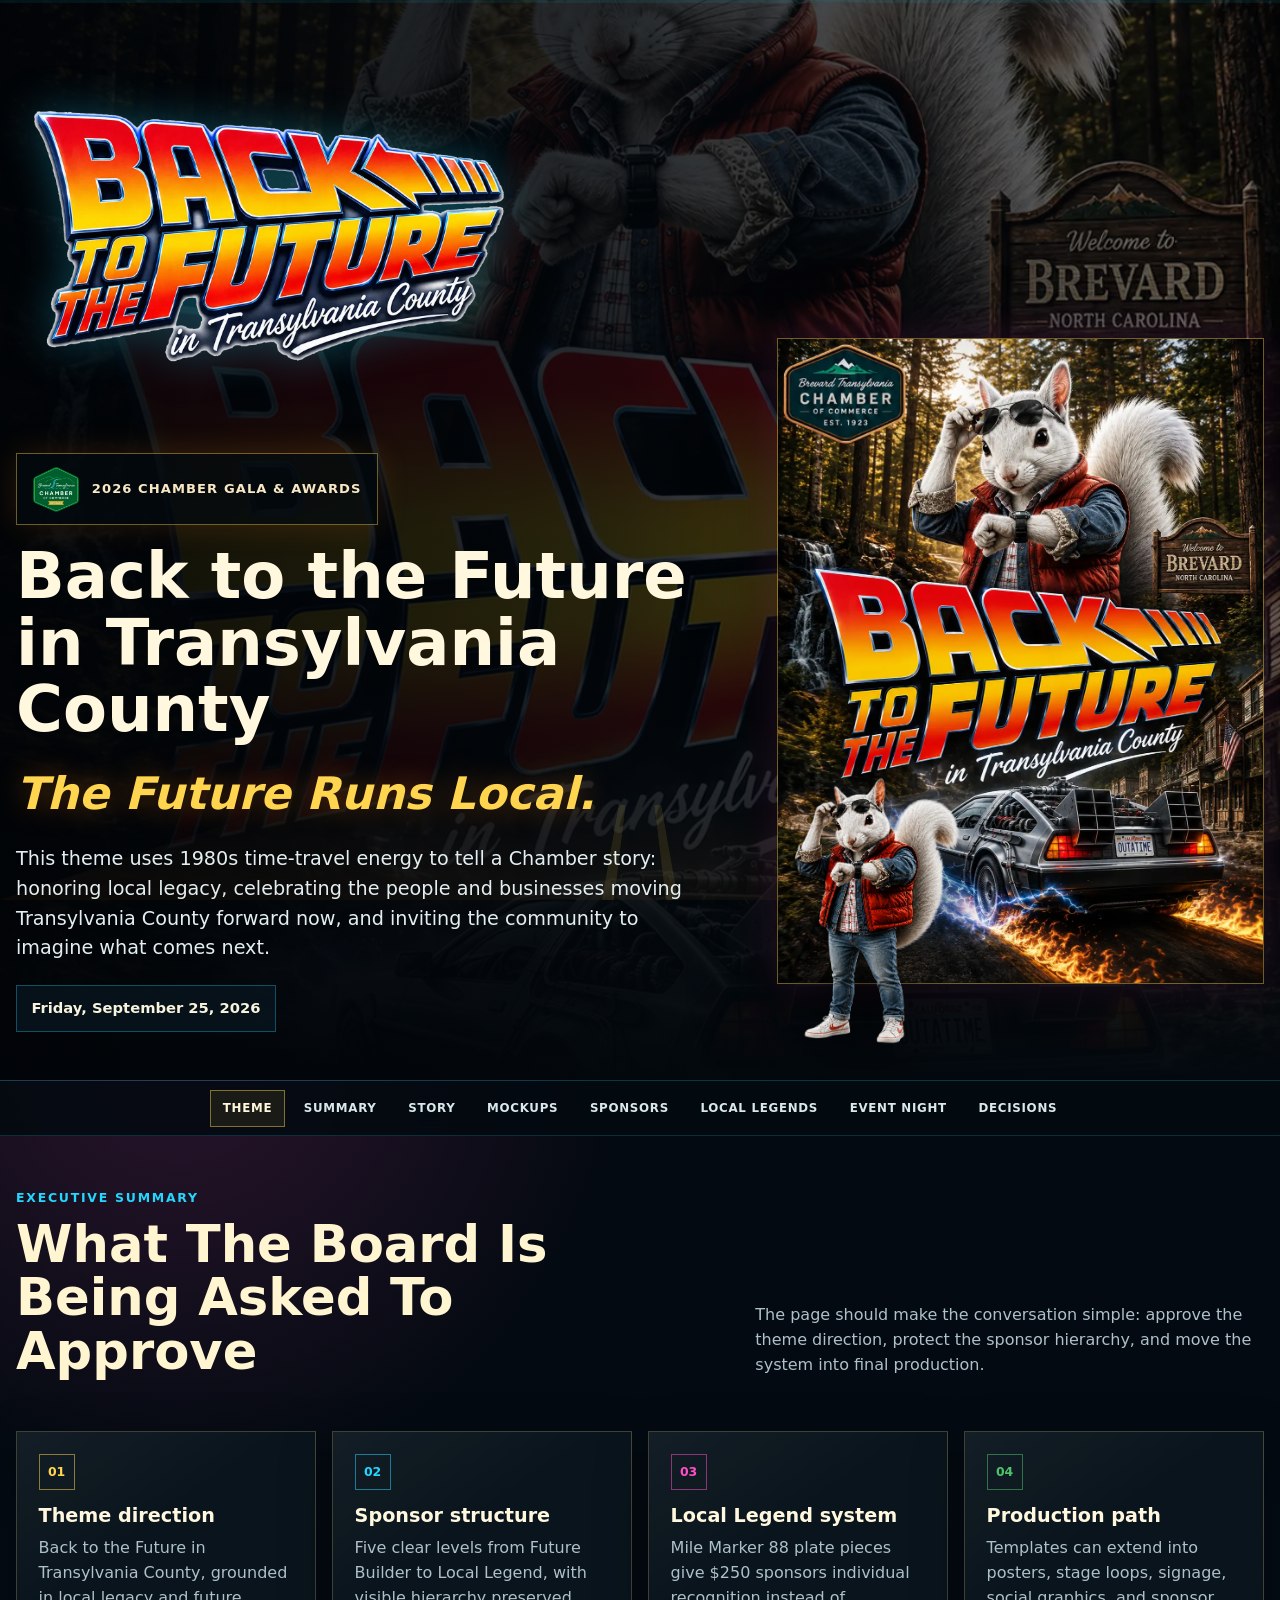
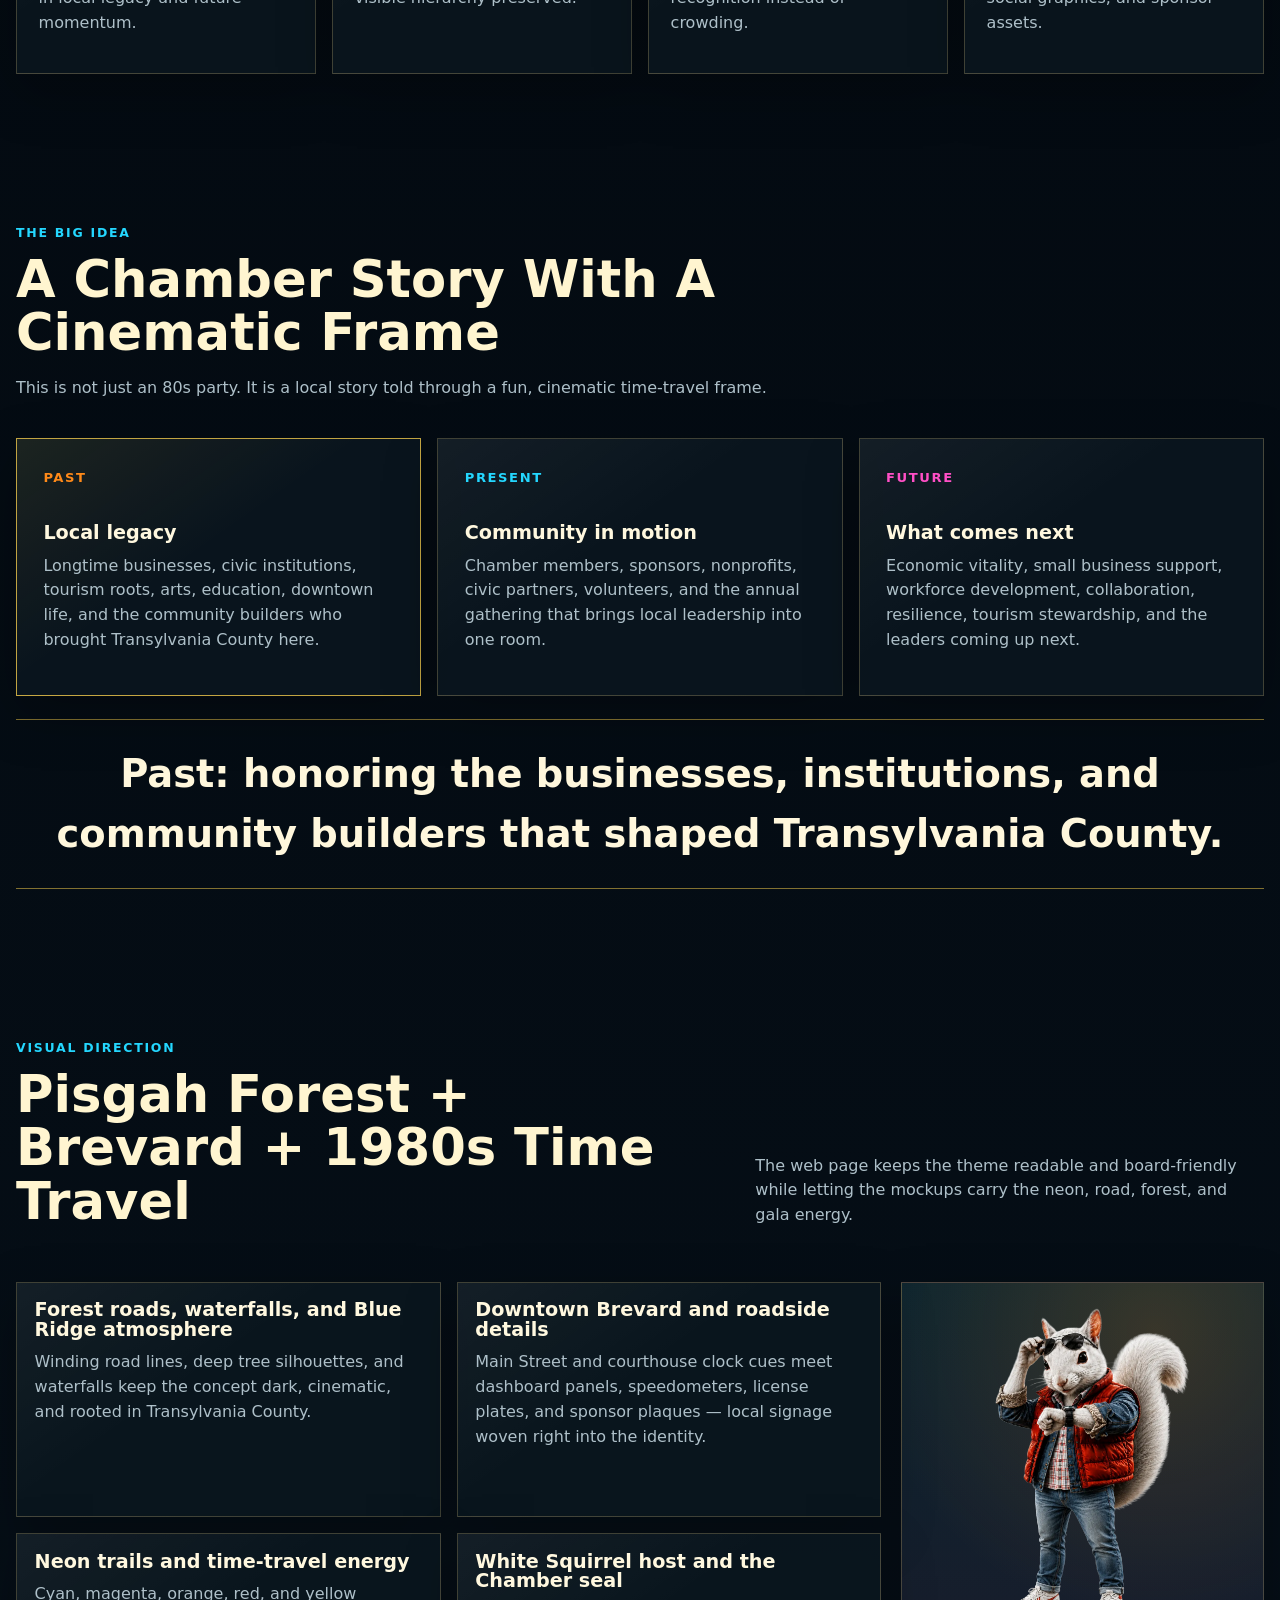
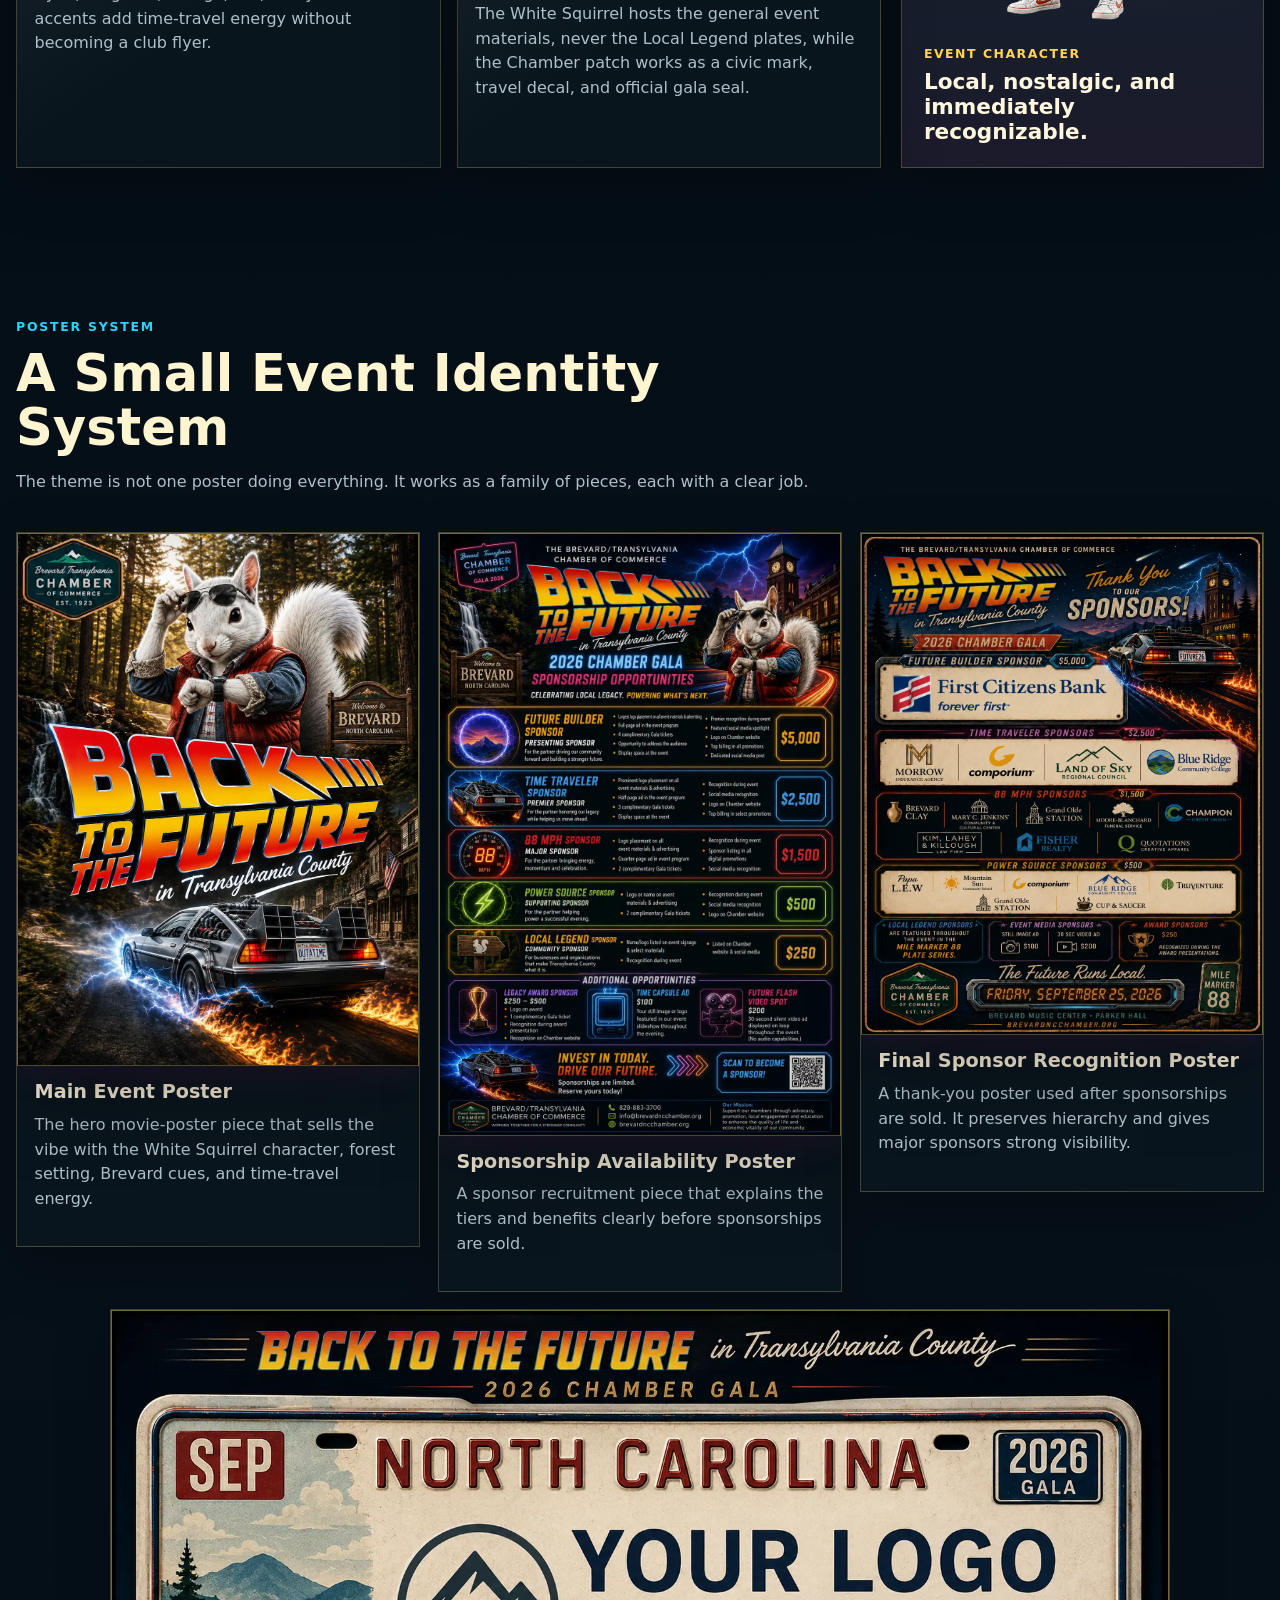
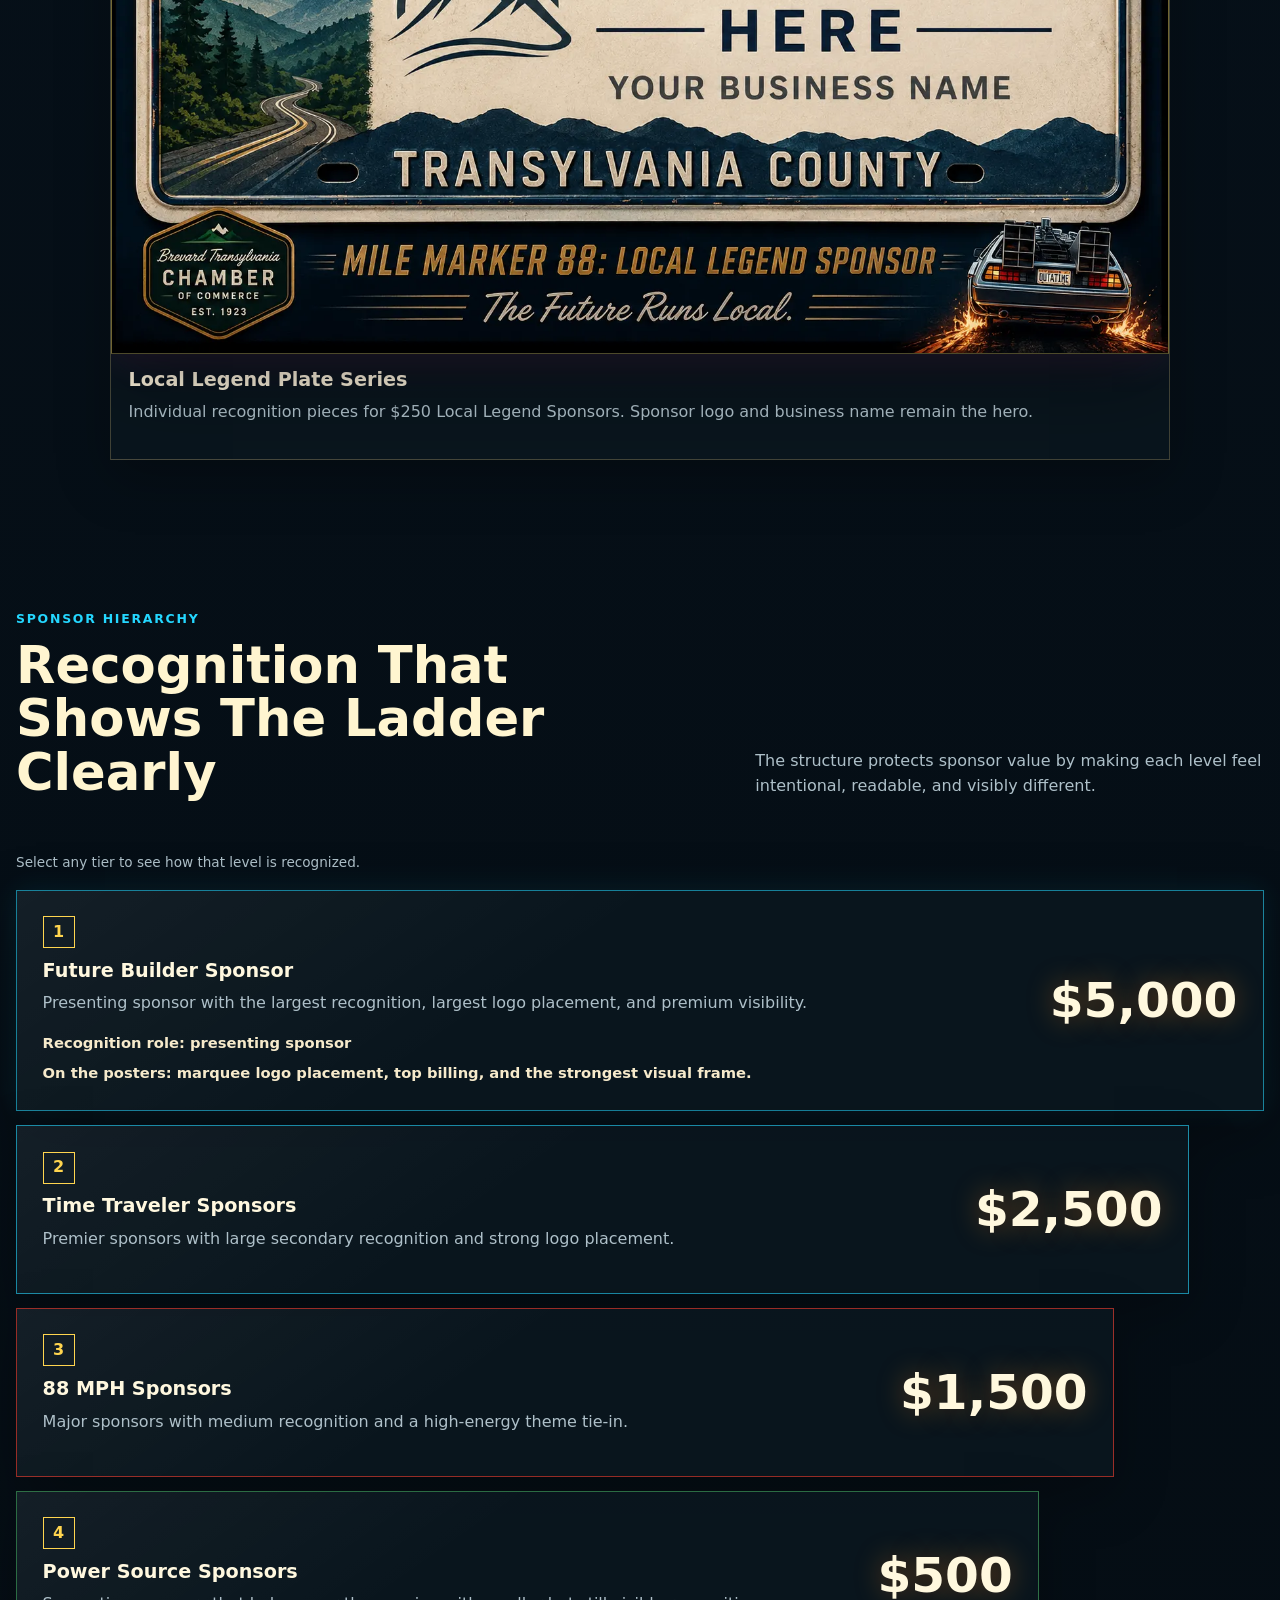
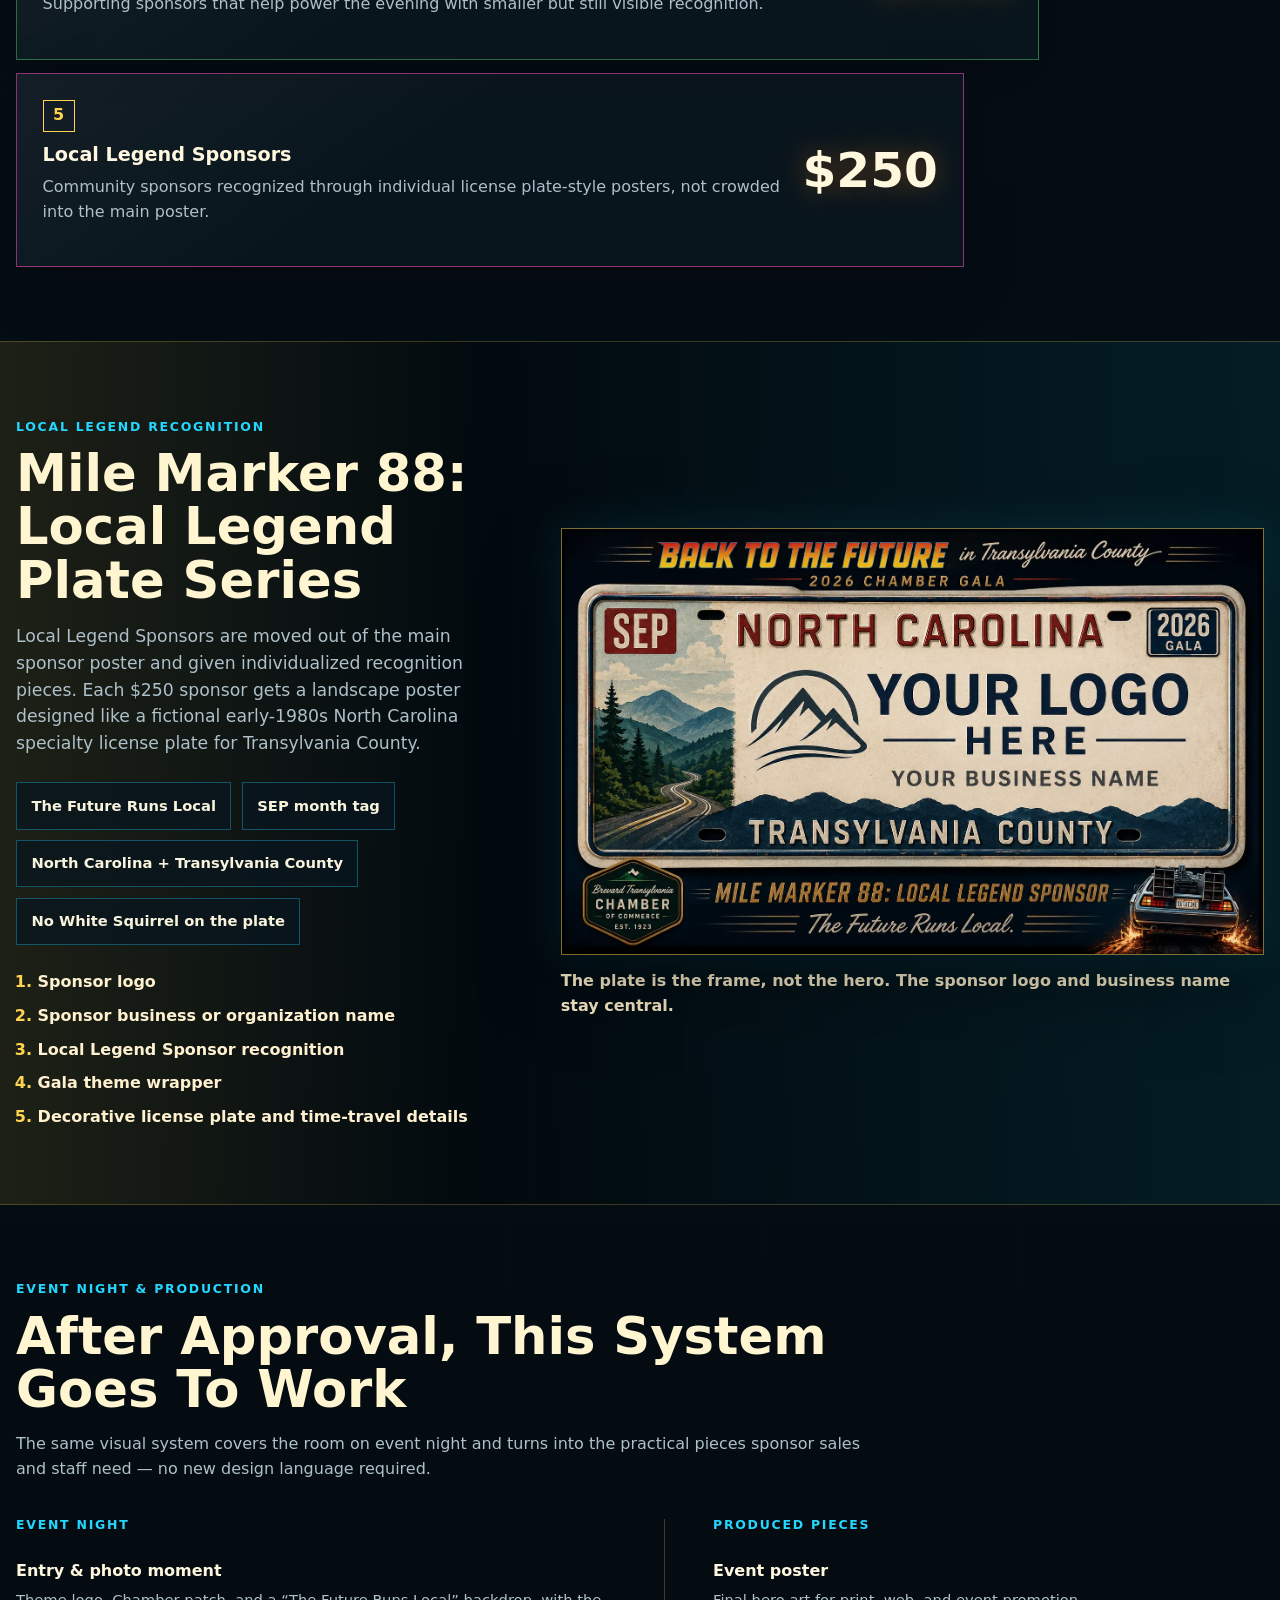
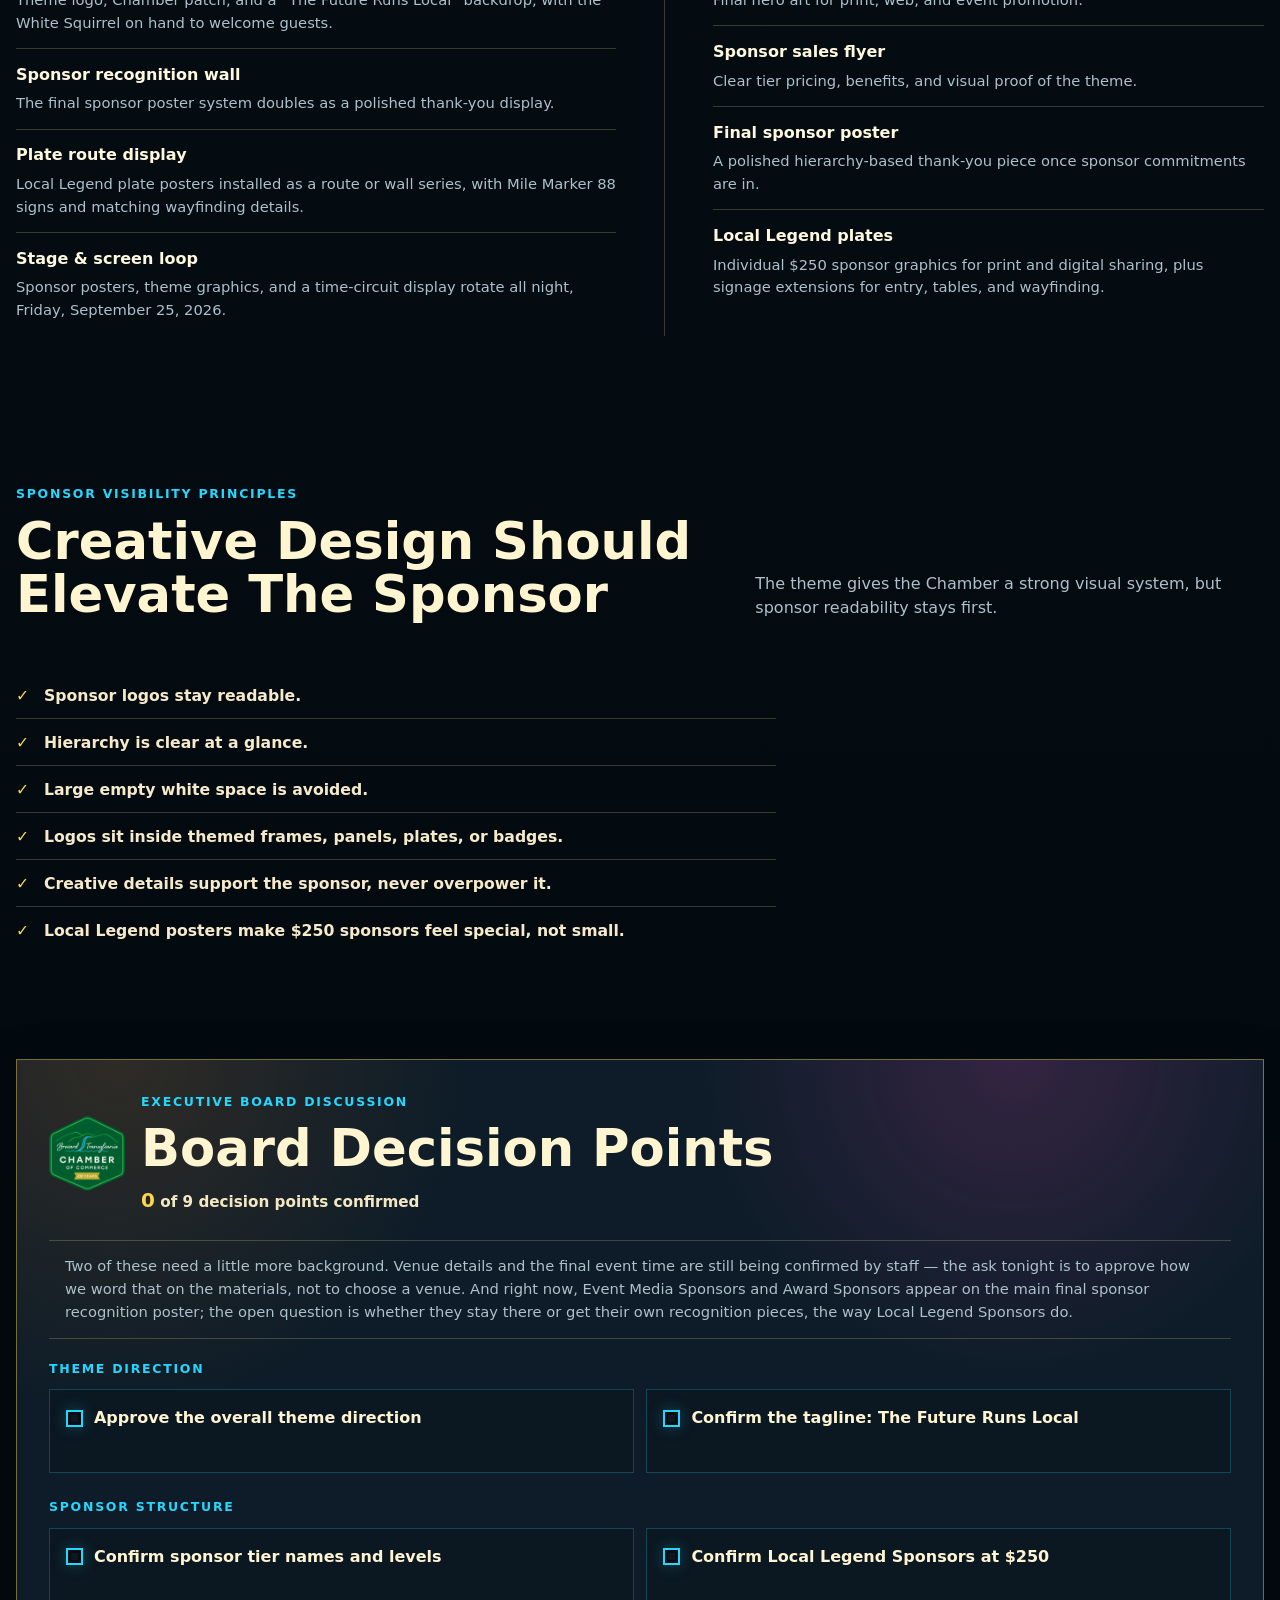
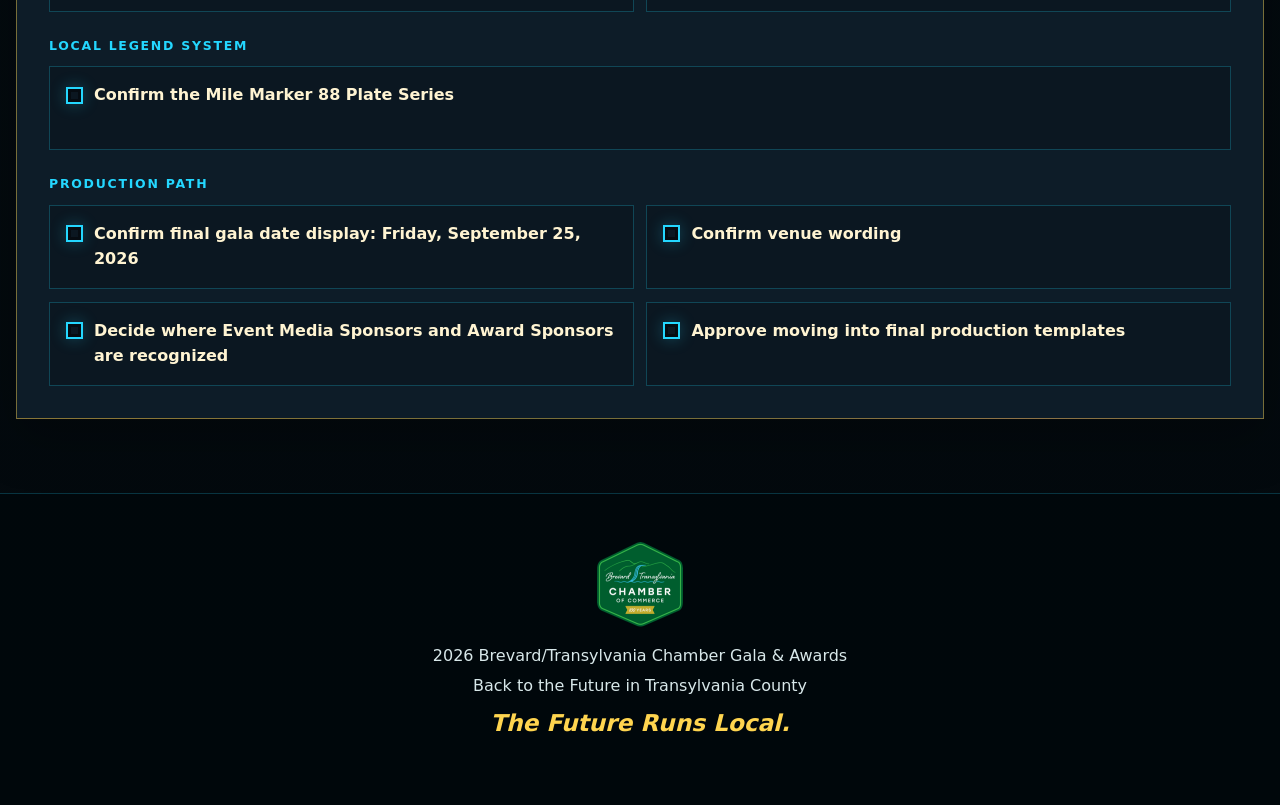
==== commit eefb29a9: "Apply critique fixes: decision panel grouping, condensed mid-page, image optimization, SEO/share met" ====
--- a/index.html
+++ b/index.html
@@ -8,7 +8,18 @@
       name="description"
       content="Executive Board pitch page for the 2026 Brevard/Transylvania Chamber Gala theme: Back to the Future in Transylvania County."
     >
-    <link rel="icon" href="elements/chamber_logo.png">
+    <meta name="robots" content="noindex">
+    <link rel="canonical" href="https://chfxpro.github.io/chamber-gala-2026/">
+    <meta name="theme-color" content="#061019">
+    <meta property="og:type" content="website">
+    <meta property="og:title" content="2026 Chamber Gala Theme Concept">
+    <meta property="og:description" content="Back to the Future in Transylvania County — the 2026 Brevard/Transylvania Chamber Gala theme concept. The Future Runs Local.">
+    <meta property="og:url" content="https://chfxpro.github.io/chamber-gala-2026/">
+    <meta property="og:image" content="https://chfxpro.github.io/chamber-gala-2026/theme/og_image.jpg">
+    <meta name="twitter:card" content="summary_large_image">
+    <meta name="twitter:title" content="2026 Chamber Gala Theme Concept">
+    <meta name="twitter:image" content="https://chfxpro.github.io/chamber-gala-2026/theme/og_image.jpg">
+    <link rel="icon" href="elements/favicon.png">
     <link rel="stylesheet" href="styles.css">
     <script src="script.js" defer></script>
   </head>
@@ -22,9 +33,11 @@
             class="brand-logo"
             src="elements/back_to_the_future_tc.webp"
             alt="Back to the Future in Transylvania County theme logo"
+            width="1448"
+            height="1086"
           >
           <div class="event-seal">
-            <img src="elements/chamber_logo.png" alt="Brevard Transylvania Chamber of Commerce logo">
+            <img src="elements/chamber_logo_small.png" alt="Brevard Transylvania Chamber of Commerce logo">
             <span>2026 Chamber Gala &amp; Awards</span>
           </div>
           <h1>Back to the Future in Transylvania County</h1>
@@ -36,7 +49,6 @@
           </p>
           <div class="hero__facts" aria-label="Key event facts">
             <span>Friday, September 25, 2026</span>
-            <span>Back to the Future in Transylvania County</span>
           </div>
         </div>
         <div class="hero__media">
@@ -62,6 +74,8 @@
             src="elements/squirrel_narty.webp"
             alt="White Squirrel character wearing sunglasses and a red vest"
             decoding="async"
+            width="1254"
+            height="1254"
           >
         </div>
       </div>
@@ -69,12 +83,12 @@
 
     <nav class="section-nav" aria-label="Presentation sections">
       <a href="#top">Theme</a>
-      <a href="#board-ask">Approval Ask</a>
+      <a href="#board-ask">Summary</a>
       <a href="#big-idea">Story</a>
       <a href="#poster-system">Mockups</a>
       <a href="#sponsor-hierarchy">Sponsors</a>
       <a href="#plate-series">Local Legends</a>
-      <a href="#event-atmosphere">Atmosphere</a>
+      <a href="#event-atmosphere">Event Night</a>
       <a href="#decision-points">Decisions</a>
     </nav>
 
@@ -145,7 +159,7 @@
             <h3>What comes next</h3>
             <p>
               Economic vitality, small business support, workforce development, collaboration,
-              resilience, tourism stewardship, and next-generation leadership.
+              resilience, tourism stewardship, and the leaders coming up next.
             </p>
           </article>
         </div>
@@ -166,32 +180,20 @@
         <div class="visual-layout">
           <div class="visual-list">
             <article>
-              <h3>Forest roads and mountain curves</h3>
-              <p>Winding road lines, deep tree silhouettes, and a sense of forward movement.</p>
+              <h3>Forest roads, waterfalls, and Blue Ridge atmosphere</h3>
+              <p>Winding road lines, deep tree silhouettes, and waterfalls keep the concept dark, cinematic, and rooted in Transylvania County.</p>
             </article>
             <article>
-              <h3>Waterfalls and Blue Ridge atmosphere</h3>
-              <p>Dark, cinematic local place cues that keep the concept rooted in Transylvania County.</p>
+              <h3>Downtown Brevard and roadside details</h3>
+              <p>Main Street and courthouse clock cues meet dashboard panels, speedometers, license plates, and sponsor plaques &mdash; local signage woven right into the identity.</p>
             </article>
             <article>
-              <h3>Downtown Brevard cues</h3>
-              <p>Main Street, courthouse clock energy, and local signage moments woven into the identity.</p>
-            </article>
-            <article>
-              <h3>Neon trails and lightning</h3>
+              <h3>Neon trails and time-travel energy</h3>
               <p>Cyan, magenta, orange, red, and yellow accents add time-travel energy without becoming a club flyer.</p>
             </article>
             <article>
-              <h3>Vintage metal and roadside details</h3>
-              <p>Dashboard panels, speedometers, license plates, road signs, and sponsor plaques.</p>
-            </article>
-            <article>
-              <h3>White Squirrel event host</h3>
-              <p>The character appears in general event materials, not on Local Legend plates.</p>
-            </article>
-            <article>
-              <h3>Chamber patch event seal</h3>
-              <p>The patch acts like a civic mark, travel decal, and official gala seal.</p>
+              <h3>White Squirrel host and the Chamber seal</h3>
+              <p>The White Squirrel hosts the general event materials, never the Local Legend plates, while the Chamber patch works as a civic mark, travel decal, and official gala seal.</p>
             </article>
           </div>
           <div class="visual-feature">
@@ -200,6 +202,8 @@
               alt="White Squirrel character used as the event host in the main poster system"
               loading="lazy"
               decoding="async"
+              width="1254"
+              height="1254"
             >
             <div>
               <span>Event Character</span>
@@ -341,6 +345,7 @@
             and visibly different.
           </p>
         </div>
+        <p class="tier-hint">Select any tier to see how that level is recognized.</p>
         <div class="tier-ladder" aria-label="Sponsor tier hierarchy">
           <article class="tier tier--one" tabindex="0">
             <div>
@@ -349,7 +354,7 @@
               <p>Presenting sponsor with the largest recognition, largest logo placement, and premium visibility.</p>
               <div class="tier__detail">
                 <span>Recognition role: presenting sponsor</span>
-                <span>Design implication: marquee logo placement, top billing, and the strongest visual frame.</span>
+                <span>On the posters: marquee logo placement, top billing, and the strongest visual frame.</span>
               </div>
             </div>
             <strong>$5,000</strong>
@@ -361,7 +366,7 @@
               <p>Premier sponsors with large secondary recognition and strong logo placement.</p>
               <div class="tier__detail">
                 <span>Recognition role: premier sponsor group</span>
-                <span>Design implication: large secondary panels that still feel premium and separated.</span>
+                <span>On the posters: large secondary panels that still feel premium and separated.</span>
               </div>
             </div>
             <strong>$2,500</strong>
@@ -373,7 +378,7 @@
               <p>Major sponsors with medium recognition and a high-energy theme tie-in.</p>
               <div class="tier__detail">
                 <span>Recognition role: major supporting sponsors</span>
-                <span>Design implication: grouped speedometer, route marker, or neon trail treatment.</span>
+                <span>On the posters: grouped speedometer, route marker, or neon trail treatment.</span>
               </div>
             </div>
             <strong>$1,500</strong>
@@ -385,7 +390,7 @@
               <p>Supporting sponsors that help power the evening with smaller but still visible recognition.</p>
               <div class="tier__detail">
                 <span>Recognition role: visible supporting sponsors</span>
-                <span>Design implication: clean energy-cell, dashboard, or power-panel grouping.</span>
+                <span>On the posters: clean energy-cell, dashboard, or power-panel grouping.</span>
               </div>
             </div>
             <strong>$500</strong>
@@ -400,7 +405,7 @@
               </p>
               <div class="tier__detail">
                 <span>Recognition role: individual local recognition</span>
-                <span>Design implication: separate landscape plate poster where the sponsor remains the hero.</span>
+                <span>On the posters: separate landscape plate poster where the sponsor remains the hero.</span>
               </div>
             </div>
             <strong>$250</strong>
@@ -458,79 +463,58 @@
         </div>
       </section>
 
-      <section class="section atmosphere" aria-labelledby="event-atmosphere">
+      <section class="section stage-section" aria-labelledby="event-atmosphere">
         <div class="section__header">
-          <p class="section__label">Event Experience</p>
-          <h2 id="event-atmosphere">Achievable Event Atmosphere</h2>
+          <p class="section__label">Event Night &amp; Production</p>
+          <h2 id="event-atmosphere">After Approval, This System Goes To Work</h2>
           <p>
-            The strongest event ideas are practical: reusable prints, foam-core signs, LED lighting,
-            poster displays, and simple staging that can scale with budget.
-          </p>
-        </div>
-        <div class="atmosphere-grid">
-          <article>
-            <h3>Entry and photo moment</h3>
-            <p>Use the theme logo, Chamber patch, and a &ldquo;The Future Runs Local&rdquo; backdrop.</p>
-          </article>
-          <article>
-            <h3>White Squirrel welcome</h3>
-            <p>Create a character standee or welcome sign for the general gala experience.</p>
-          </article>
-          <article>
-            <h3>Sponsor recognition wall</h3>
-            <p>Use the final sponsor poster system as a polished thank-you display.</p>
-          </article>
-          <article>
-            <h3>Plate route display</h3>
-            <p>Install Local Legend plate posters as a route or wall series with Mile Marker 88 signs.</p>
-          </article>
-          <article>
-            <h3>Table and wayfinding details</h3>
-            <p>Use small license plate cards, dashboard panels, directional arrows, or road-line decals.</p>
-          </article>
-          <article>
-            <h3>Stage and screen loop</h3>
-            <p>Rotate sponsor posters, theme graphics, and a time-circuit display for Friday, September 25, 2026.</p>
-          </article>
-        </div>
-      </section>
-
-      <section class="section production-section" aria-labelledby="production-path">
-        <div class="section__header section__header--split">
-          <div>
-            <p class="section__label">Production Readiness</p>
-            <h2 id="production-path">What This System Can Produce</h2>
-          </div>
-          <p>
-            Once the Board confirms the direction, the same visual system can turn into practical
-            pieces for sponsor sales, event night, and follow-up recognition.
-          </p>
-        </div>
-        <div class="production-grid">
-          <article>
-            <h3>Event poster</h3>
-            <p>Final hero art for print, web, and event promotion.</p>
-          </article>
-          <article>
-            <h3>Sponsor sales flyer</h3>
-            <p>Clear tier pricing, benefits, and visual proof of the theme.</p>
-          </article>
-          <article>
-            <h3>Final sponsor poster</h3>
-            <p>A polished hierarchy-based thank-you piece after sponsor commitments are in.</p>
-          </article>
-          <article>
-            <h3>Local Legend plates</h3>
-            <p>Individual $250 sponsor graphics for print display and digital sharing.</p>
-          </article>
-          <article>
-            <h3>Stage and screen loop</h3>
-            <p>Rotating sponsor recognition, theme graphics, date details, and award moments.</p>
-          </article>
-          <article>
-            <h3>Event signage set</h3>
-            <p>Entry, table, wayfinding, sponsor wall, and photo backdrop extensions.</p>
-          </article>
+            The same visual system covers the room on event night and turns into the practical
+            pieces sponsor sales and staff need &mdash; no new design language required.
+          </p>
+        </div>
+        <div class="stage-columns">
+          <div class="stage-column">
+            <h3 class="stage-column__title">Event night</h3>
+            <ul class="stage-list">
+              <li>
+                <h4>Entry &amp; photo moment</h4>
+                <p>Theme logo, Chamber patch, and a &ldquo;The Future Runs Local&rdquo; backdrop, with the White Squirrel on hand to welcome guests.</p>
+              </li>
+              <li>
+                <h4>Sponsor recognition wall</h4>
+                <p>The final sponsor poster system doubles as a polished thank-you display.</p>
+              </li>
+              <li>
+                <h4>Plate route display</h4>
+                <p>Local Legend plate posters installed as a route or wall series, with Mile Marker 88 signs and matching wayfinding details.</p>
+              </li>
+              <li>
+                <h4>Stage &amp; screen loop</h4>
+                <p>Sponsor posters, theme graphics, and a time-circuit display rotate all night, Friday, September 25, 2026.</p>
+              </li>
+            </ul>
+          </div>
+          <div class="stage-column">
+            <h3 class="stage-column__title">Produced pieces</h3>
+            <ul class="stage-list">
+              <li>
+                <h4>Event poster</h4>
+                <p>Final hero art for print, web, and event promotion.</p>
+              </li>
+              <li>
+                <h4>Sponsor sales flyer</h4>
+                <p>Clear tier pricing, benefits, and visual proof of the theme.</p>
+              </li>
+              <li>
+                <h4>Final sponsor poster</h4>
+                <p>A polished hierarchy-based thank-you piece once sponsor commitments are in.</p>
+              </li>
+              <li>
+                <h4>Local Legend plates</h4>
+                <p>Individual $250 sponsor graphics for print and digital sharing, plus signage extensions for entry, tables, and wayfinding.</p>
+              </li>
+            </ul>
+          </div>
         </div>
       </section>
 
@@ -544,20 +528,20 @@
             The theme gives the Chamber a strong visual system, but sponsor readability stays first.
           </p>
         </div>
-        <div class="principle-list">
-          <span>Sponsor logos remain readable.</span>
-          <span>Hierarchy is clear at a glance.</span>
-          <span>Large empty white boxes are avoided when possible.</span>
-          <span>Logos sit inside themed frames, panels, plates, badges, or display structures.</span>
-          <span>Creative details support the sponsor, not overpower it.</span>
-          <span>Local Legend posters make $250 sponsors feel special, not small.</span>
-        </div>
+        <ul class="principle-list">
+          <li>Sponsor logos stay readable.</li>
+          <li>Hierarchy is clear at a glance.</li>
+          <li>Large empty white space is avoided.</li>
+          <li>Logos sit inside themed frames, panels, plates, or badges.</li>
+          <li>Creative details support the sponsor, never overpower it.</li>
+          <li>Local Legend posters make $250 sponsors feel special, not small.</li>
+        </ul>
       </section>
 
       <section class="section decision-section" aria-labelledby="decision-points">
         <div class="decision-panel">
           <div class="decision-panel__header">
-            <img src="elements/chamber_logo.png" alt="Brevard Transylvania Chamber of Commerce logo">
+            <img src="elements/chamber_logo_small.png" alt="Brevard Transylvania Chamber of Commerce logo">
             <div>
               <p class="section__label">Executive Board Discussion</p>
               <h2 id="decision-points">Board Decision Points</h2>
@@ -566,23 +550,53 @@
               </p>
             </div>
           </div>
+          <div class="decision-note">
+            <p>
+              Two of these need a little more background. Venue details and the final event time are
+              still being confirmed by staff &mdash; the ask tonight is to approve how we word that on
+              the materials, not to choose a venue. And right now, Event Media Sponsors and Award
+              Sponsors appear on the main final sponsor recognition poster; the open question is
+              whether they stay there or get their own recognition pieces, the way Local Legend
+              Sponsors do.
+            </p>
+          </div>
           <div class="decision-list">
-            <article tabindex="0" aria-pressed="false"><span aria-hidden="true"></span>Approve the overall theme direction</article>
-            <article tabindex="0" aria-pressed="false"><span aria-hidden="true"></span>Confirm the tagline: The Future Runs Local</article>
-            <article tabindex="0" aria-pressed="false"><span aria-hidden="true"></span>Confirm sponsor tier names and levels</article>
-            <article tabindex="0" aria-pressed="false"><span aria-hidden="true"></span>Confirm Local Legend Sponsors at $250</article>
-            <article tabindex="0" aria-pressed="false"><span aria-hidden="true"></span>Confirm the Mile Marker 88 Plate Series</article>
-            <article tabindex="0" aria-pressed="false"><span aria-hidden="true"></span>Confirm final gala date display: Friday, September 25, 2026</article>
-            <article tabindex="0" aria-pressed="false"><span aria-hidden="true"></span>Confirm venue wording</article>
-            <article tabindex="0" aria-pressed="false"><span aria-hidden="true"></span>Decide whether Event Media Sponsors and Award Sponsors stay on the main poster or receive separate pieces</article>
-            <article tabindex="0" aria-pressed="false"><span aria-hidden="true"></span>Approve moving into final production templates</article>
+            <div class="decision-group">
+              <h3 class="decision-group__title">Theme direction</h3>
+              <div class="decision-group__grid">
+                <article tabindex="0" aria-pressed="false"><span aria-hidden="true"></span>Approve the overall theme direction</article>
+                <article tabindex="0" aria-pressed="false"><span aria-hidden="true"></span>Confirm the tagline: The Future Runs Local</article>
+              </div>
+            </div>
+            <div class="decision-group">
+              <h3 class="decision-group__title">Sponsor structure</h3>
+              <div class="decision-group__grid">
+                <article tabindex="0" aria-pressed="false"><span aria-hidden="true"></span>Confirm sponsor tier names and levels</article>
+                <article tabindex="0" aria-pressed="false"><span aria-hidden="true"></span>Confirm Local Legend Sponsors at $250</article>
+              </div>
+            </div>
+            <div class="decision-group">
+              <h3 class="decision-group__title">Local Legend system</h3>
+              <div class="decision-group__grid">
+                <article tabindex="0" aria-pressed="false"><span aria-hidden="true"></span>Confirm the Mile Marker 88 Plate Series</article>
+              </div>
+            </div>
+            <div class="decision-group">
+              <h3 class="decision-group__title">Production path</h3>
+              <div class="decision-group__grid">
+                <article tabindex="0" aria-pressed="false"><span aria-hidden="true"></span>Confirm final gala date display: Friday, September 25, 2026</article>
+                <article tabindex="0" aria-pressed="false"><span aria-hidden="true"></span>Confirm venue wording</article>
+                <article tabindex="0" aria-pressed="false"><span aria-hidden="true"></span>Decide where Event Media Sponsors and Award Sponsors are recognized</article>
+                <article tabindex="0" aria-pressed="false"><span aria-hidden="true"></span>Approve moving into final production templates</article>
+              </div>
+            </div>
           </div>
         </div>
       </section>
     </main>
 
     <footer class="site-footer">
-      <img src="elements/chamber_logo.png" alt="Brevard Transylvania Chamber of Commerce logo">
+      <img src="elements/chamber_logo_small.png" alt="Brevard Transylvania Chamber of Commerce logo">
       <p>2026 Brevard/Transylvania Chamber Gala &amp; Awards</p>
       <p>Back to the Future in Transylvania County</p>
       <strong>The Future Runs Local.</strong>
--- a/styles.css
+++ b/styles.css
@@ -27,6 +27,10 @@
   scroll-behavior: smooth;
 }
 
+[id] {
+  scroll-margin-top: 5rem;
+}
+
 body {
   --scroll-progress: 0%;
   margin: 0;
@@ -73,6 +77,7 @@
 img {
   display: block;
   max-width: 100%;
+  height: auto;
 }
 
 button {
@@ -265,8 +270,7 @@
 }
 
 .hero__facts span,
-.plate-points span,
-.principle-list span {
+.plate-points span {
   display: inline-flex;
   align-items: center;
   min-height: 42px;
@@ -347,8 +351,6 @@
 .time-card,
 .poster-card,
 .tier,
-.atmosphere-grid article,
-.production-grid article,
 .summary-grid article,
 .decision-panel,
 .visual-list article,
@@ -365,10 +367,7 @@
 .decision-list article,
 .mockup-trigger,
 .visual-list article,
-.atmosphere-grid article,
-.production-grid article,
-.summary-grid article,
-.principle-list span {
+.summary-grid article {
   transition:
     transform 180ms ease,
     border-color 180ms ease,
@@ -385,10 +384,7 @@
 .decision-list article:hover,
 .decision-list article:focus-visible,
 .visual-list article:hover,
-.atmosphere-grid article:hover,
-.production-grid article:hover,
-.summary-grid article:hover,
-.principle-list span:hover {
+.summary-grid article:hover {
   transform: translateY(-3px);
   border-color: rgba(36, 215, 255, 0.55);
   box-shadow: 0 22px 58px rgba(0, 0, 0, 0.34), 0 0 26px rgba(36, 215, 255, 0.1);
@@ -398,19 +394,13 @@
   padding-top: clamp(2rem, 4vw, 3.6rem);
 }
 
-.summary-grid,
-.production-grid {
+.summary-grid {
   display: grid;
   grid-template-columns: repeat(4, 1fr);
   gap: 1rem;
 }
 
-.production-grid {
-  grid-template-columns: repeat(3, 1fr);
-}
-
-.summary-grid article,
-.production-grid article {
+.summary-grid article {
   min-height: 168px;
   padding: clamp(1rem, 2.2vw, 1.35rem);
 }
@@ -453,6 +443,7 @@
 .time-card {
   min-height: 220px;
   padding: clamp(1.1rem, 2.2vw, 1.65rem);
+  cursor: pointer;
 }
 
 .time-card__marker {
@@ -567,11 +558,6 @@
   color: inherit;
   cursor: zoom-in;
   text-align: left;
-}
-
-.hero__poster-trigger {
-  width: min(430px, 82vw);
-  margin-left: auto;
 }
 
 .poster-card .mockup-trigger img {
@@ -632,6 +618,7 @@
   gap: 1rem;
   align-items: center;
   padding: clamp(1rem, 2.5vw, 1.6rem);
+  cursor: pointer;
 }
 
 .tier--one {
@@ -773,29 +760,82 @@
   font-weight: 720;
 }
 
-.atmosphere-grid {
-  display: grid;
-  grid-template-columns: repeat(3, 1fr);
-  gap: 1rem;
-}
-
-.atmosphere-grid article {
-  min-height: 148px;
-  padding: 1.15rem;
-}
-
-.production-section {
-  padding-top: clamp(2.4rem, 5vw, 4.5rem);
+.stage-columns {
+  display: grid;
+  grid-template-columns: repeat(2, 1fr);
+  gap: clamp(1.5rem, 4vw, 3rem);
+}
+
+.stage-column + .stage-column {
+  padding-left: clamp(1.5rem, 4vw, 3rem);
+  border-left: 1px solid var(--line);
+}
+
+.stage-column__title {
+  margin-bottom: 0.85rem;
+  color: var(--cyan);
+  font-size: 0.78rem;
+  font-weight: 900;
+  letter-spacing: 0.14em;
+  text-transform: uppercase;
+}
+
+.stage-list {
+  display: grid;
+  margin: 0;
+  padding: 0;
+  list-style: none;
+}
+
+.stage-list li {
+  padding: 0.85rem 0;
+  border-bottom: 1px solid var(--line);
+}
+
+.stage-list li:last-child {
+  border-bottom: 0;
+}
+
+.stage-list h4 {
+  margin: 0 0 0.3rem;
+  color: #fff8df;
+  font-size: 1rem;
+  font-weight: 800;
+}
+
+.stage-list p {
+  margin: 0;
+  font-size: 0.92rem;
 }
 
 .principle-list {
   display: grid;
-  grid-template-columns: repeat(3, 1fr);
-  gap: 0.85rem;
-}
-
-.principle-list span {
-  min-height: 76px;
+  max-width: 760px;
+  margin: 0;
+  padding: 0;
+  gap: 0.15rem;
+  list-style: none;
+}
+
+.principle-list li {
+  position: relative;
+  padding: 0.6rem 0 0.6rem 1.75rem;
+  border-bottom: 1px solid var(--line);
+  color: #f6eacb;
+  font-weight: 720;
+  font-size: 0.98rem;
+}
+
+.principle-list li:last-child {
+  border-bottom: 0;
+}
+
+.principle-list li::before {
+  content: "\2713";
+  position: absolute;
+  left: 0;
+  color: var(--yellow);
+  font-weight: 900;
 }
 
 .decision-section {
@@ -840,10 +880,46 @@
   font-size: 1.25rem;
 }
 
+.decision-note {
+  margin-bottom: 1.5rem;
+  padding: 0.9rem 1rem;
+  border-block: 1px solid var(--line);
+  color: var(--muted);
+  font-size: 0.92rem;
+}
+
+.decision-note p {
+  margin: 0;
+}
+
+.tier-hint {
+  margin-bottom: 1rem;
+  color: var(--muted);
+  font-size: 0.85rem;
+}
+
 .decision-list {
   display: grid;
-  grid-template-columns: repeat(3, 1fr);
+  gap: 1.75rem;
+}
+
+.decision-group__title {
+  margin-bottom: 0.85rem;
+  color: var(--cyan);
+  font-size: 0.78rem;
+  font-weight: 900;
+  letter-spacing: 0.14em;
+  text-transform: uppercase;
+}
+
+.decision-group__grid {
+  display: grid;
+  grid-template-columns: repeat(2, 1fr);
   gap: 0.8rem;
+}
+
+.decision-group__grid article:only-child {
+  grid-column: 1 / -1;
 }
 
 .decision-list article {
@@ -1063,11 +1139,7 @@
   }
 
   .time-grid,
-  .atmosphere-grid,
-  .production-grid,
-  .summary-grid,
-  .principle-list,
-  .decision-list {
+  .summary-grid {
     grid-template-columns: repeat(2, 1fr);
   }
 
@@ -1098,6 +1170,7 @@
   .section-nav {
     justify-content: flex-start;
     padding-inline: 0.75rem;
+    mask-image: linear-gradient(90deg, #000 88%, transparent);
   }
 
   .brand-logo {
@@ -1114,20 +1187,27 @@
   }
 
   .hero__squirrel {
-    width: 150px;
-    left: -0.6rem;
-    bottom: -0.2rem;
+    display: none;
   }
 
   .time-grid,
   .visual-list,
-  .atmosphere-grid,
-  .production-grid,
   .summary-grid,
-  .principle-list,
-  .decision-list,
+  .decision-group__grid,
   .tier {
     grid-template-columns: 1fr;
+  }
+
+  .stage-columns {
+    grid-template-columns: 1fr;
+    gap: 1.75rem;
+  }
+
+  .stage-column + .stage-column {
+    padding-left: 0;
+    padding-top: 1.5rem;
+    border-left: 0;
+    border-top: 1px solid var(--line);
   }
 
   .poster-grid {
@@ -1215,3 +1295,15 @@
     transform: none;
   }
 }
+
+@media print {
+  .reveal {
+    opacity: 1 !important;
+    transform: none !important;
+  }
+
+  .page-progress,
+  .section-nav {
+    display: none;
+  }
+}
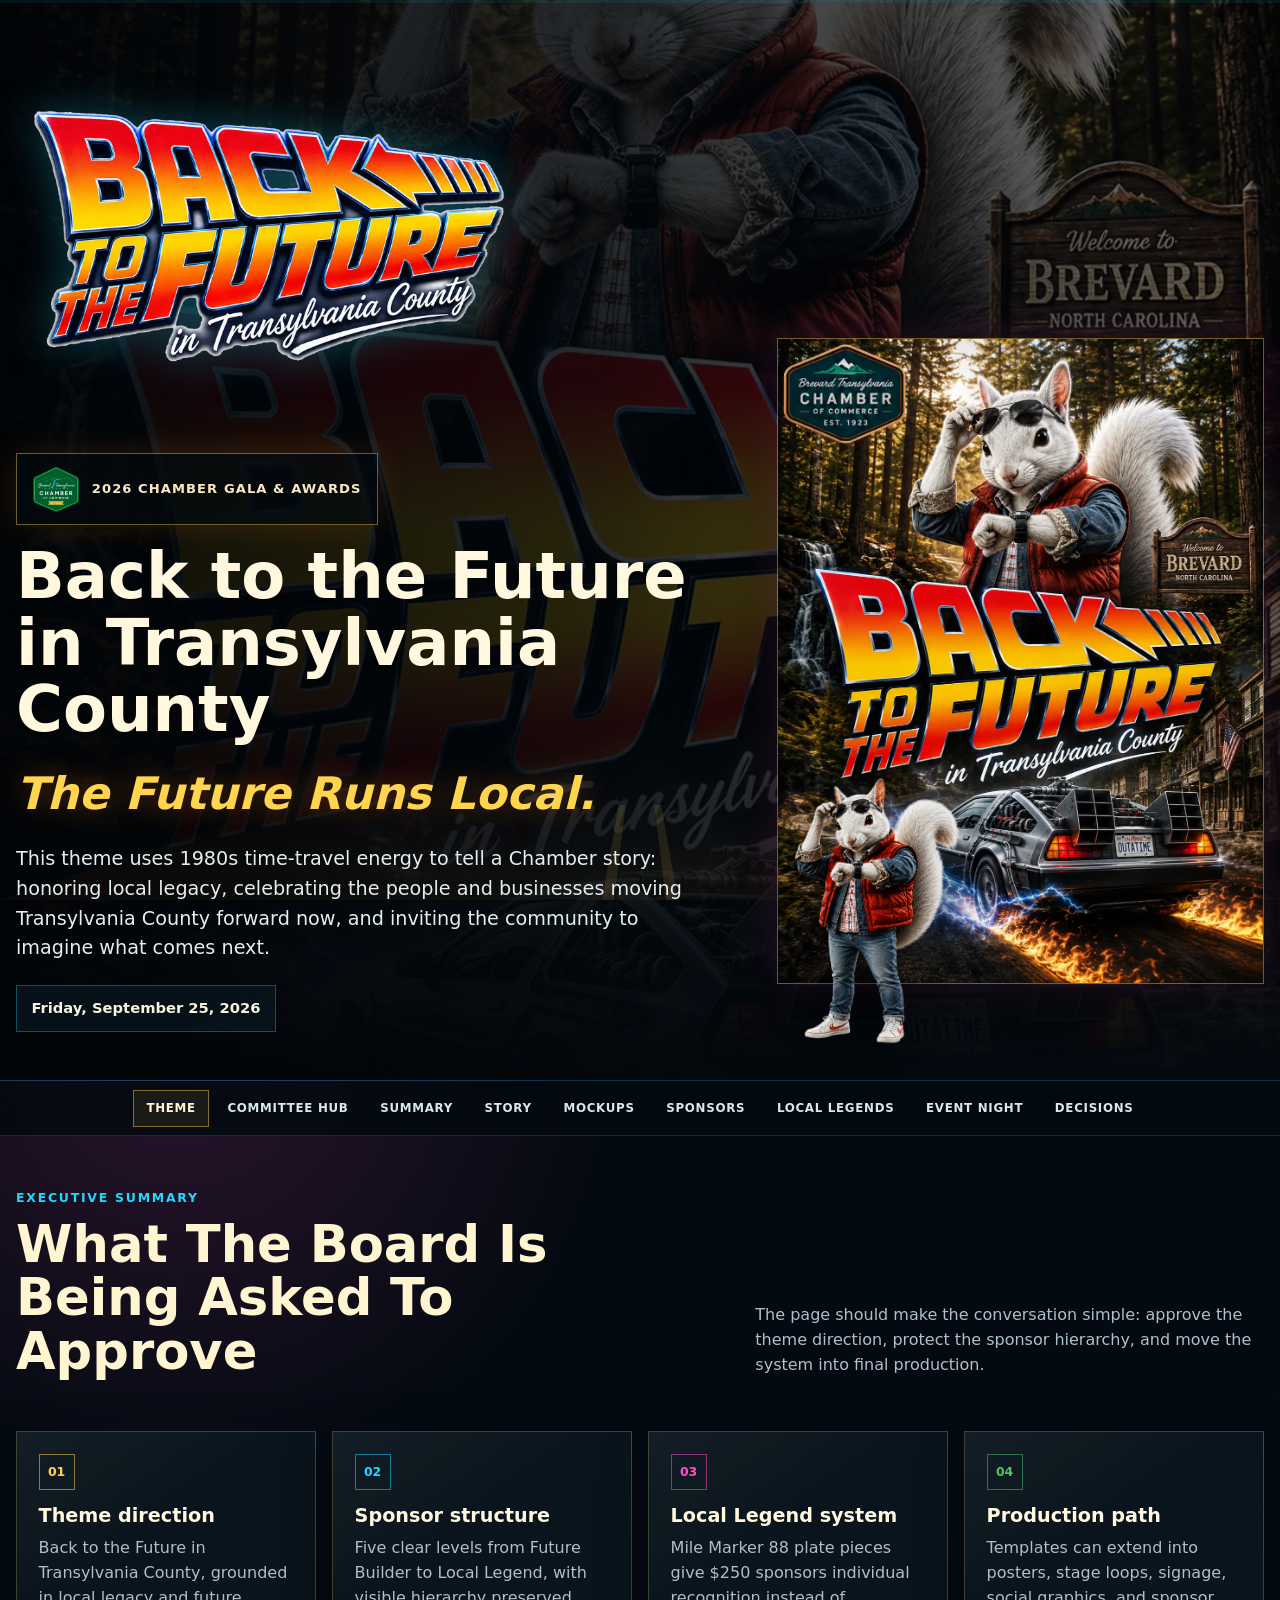
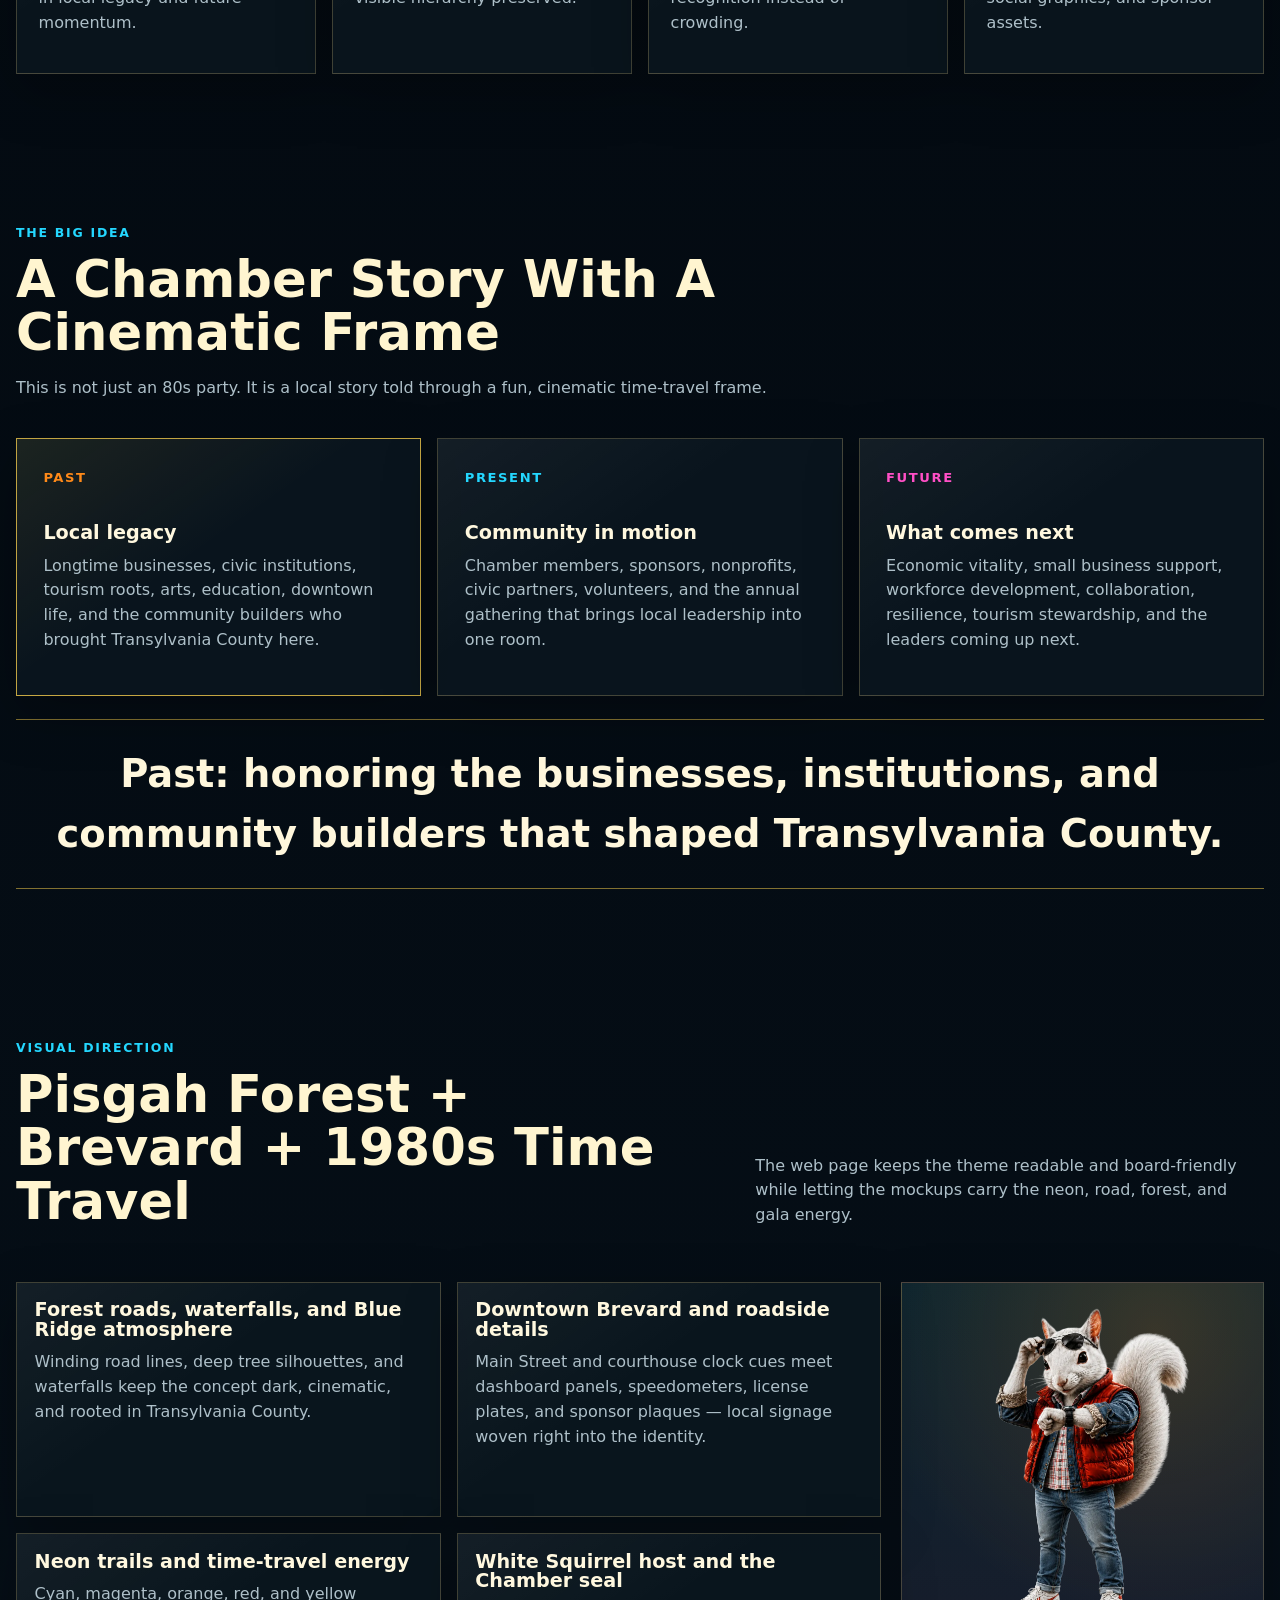
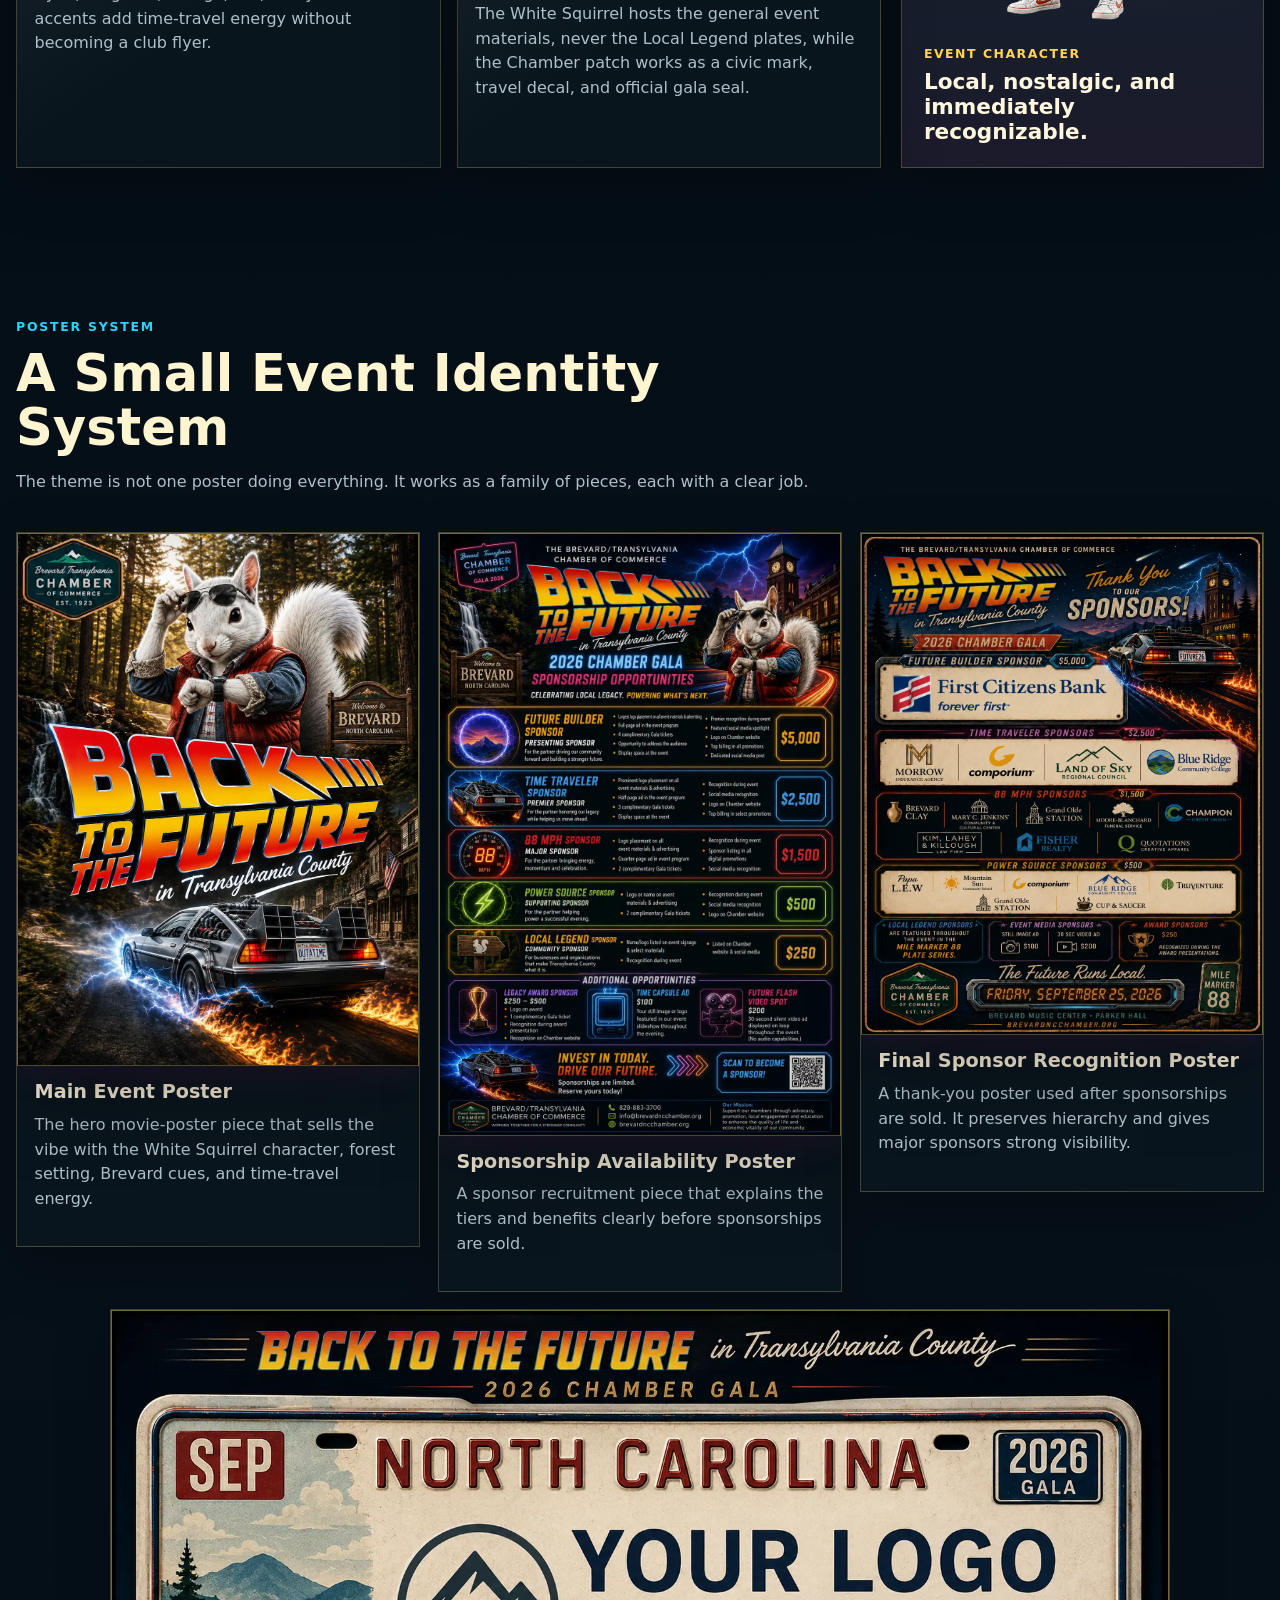
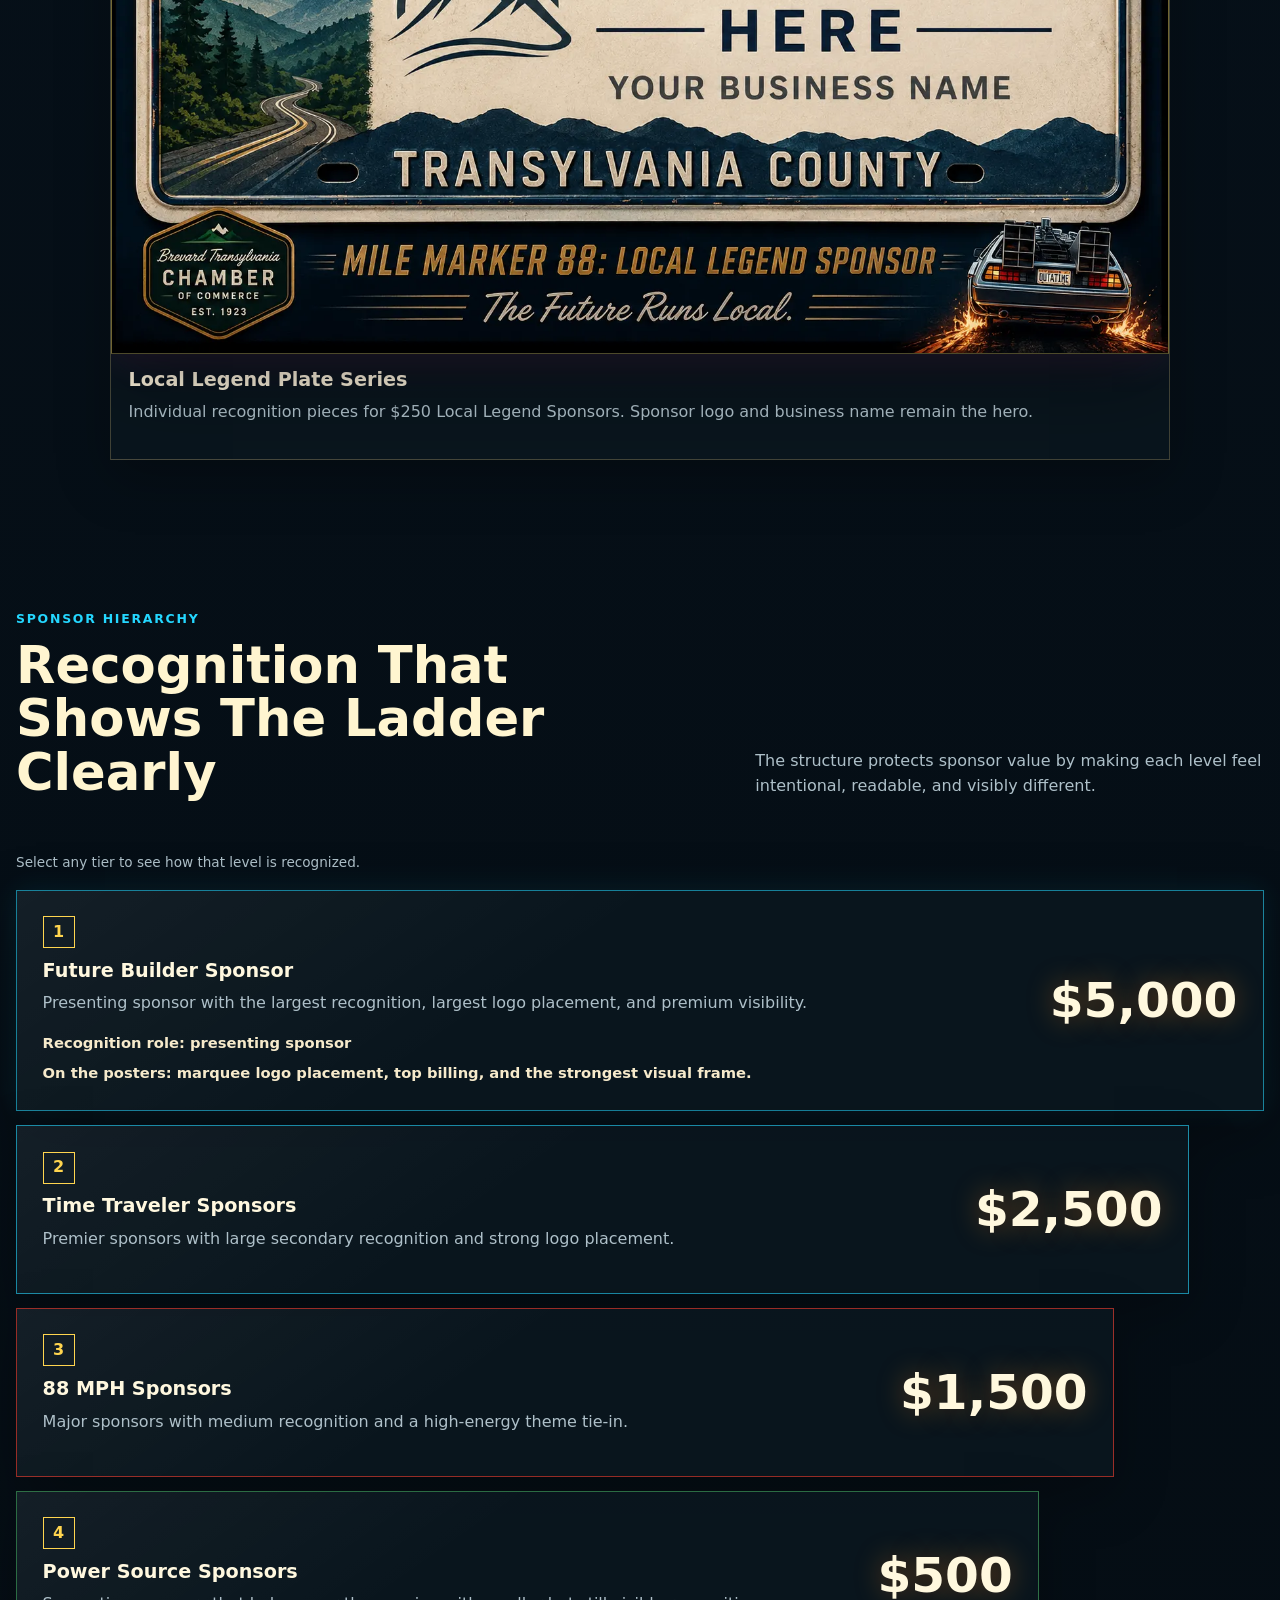
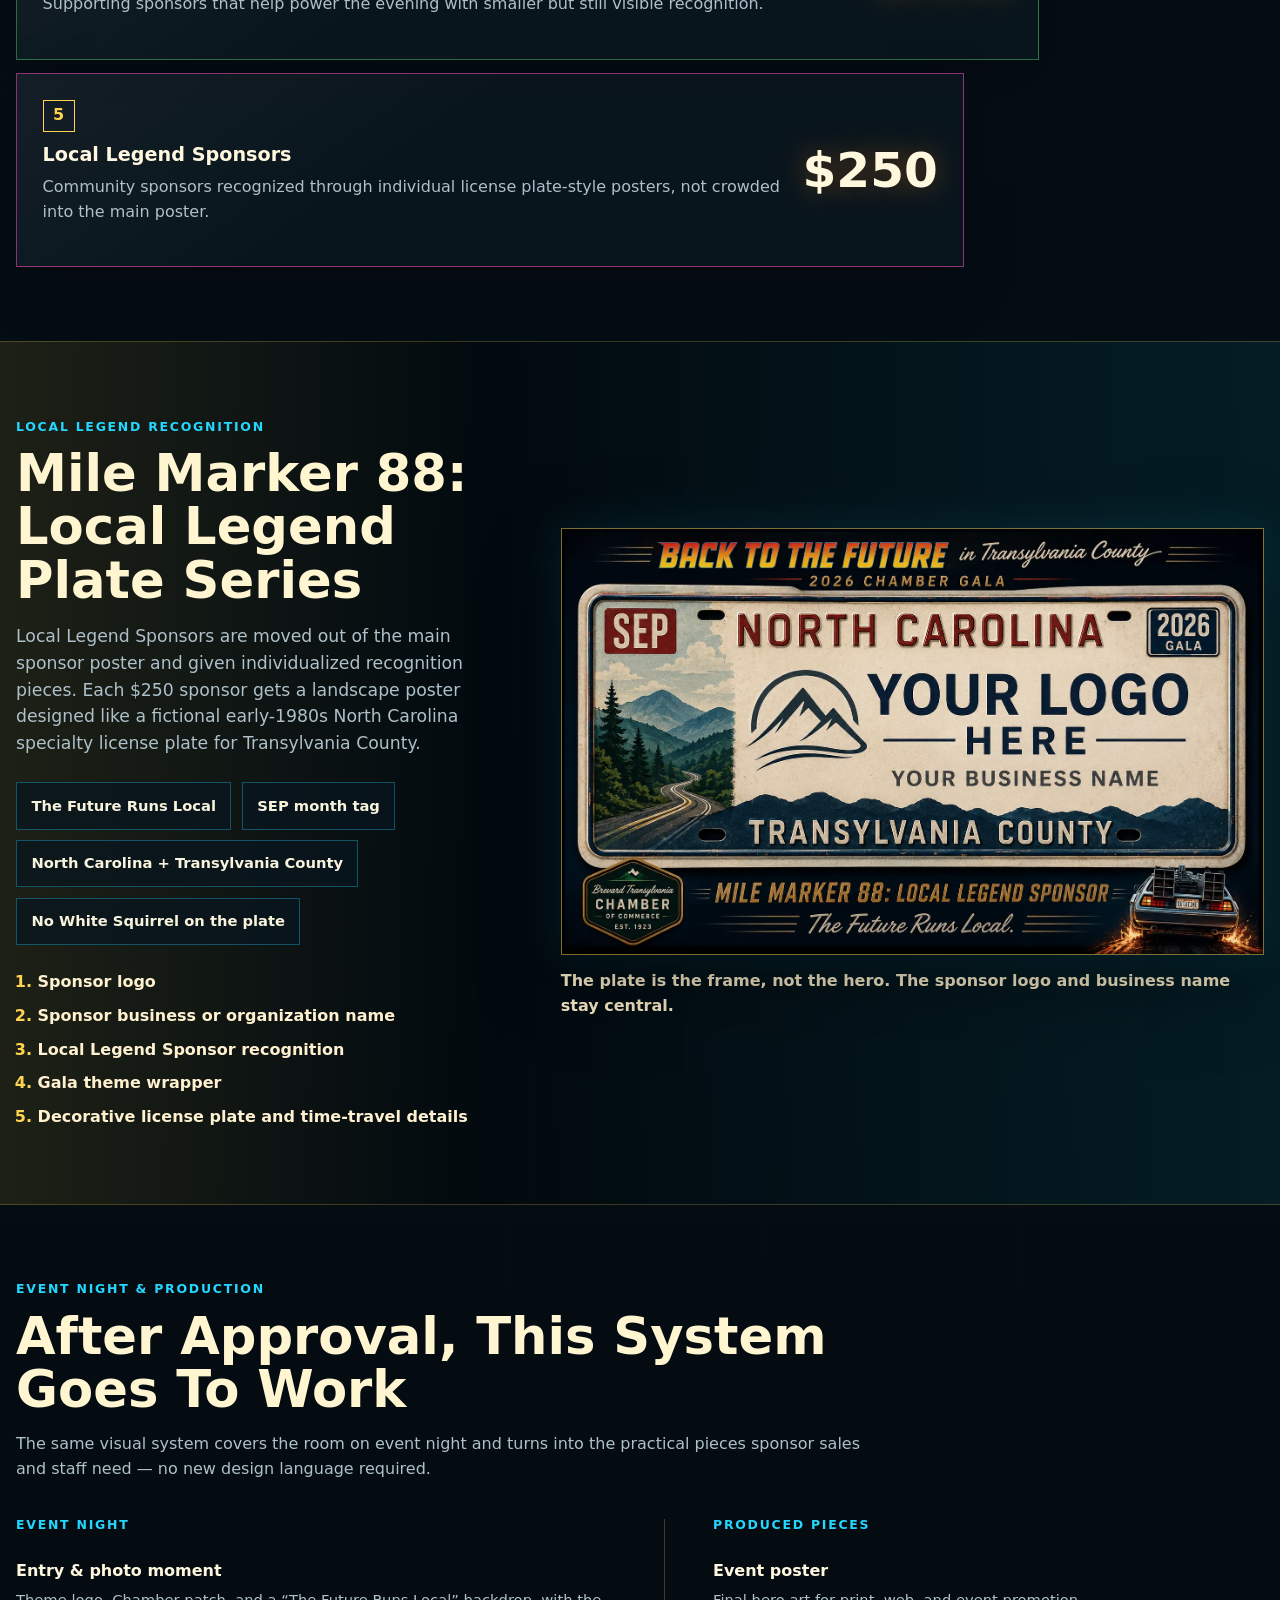
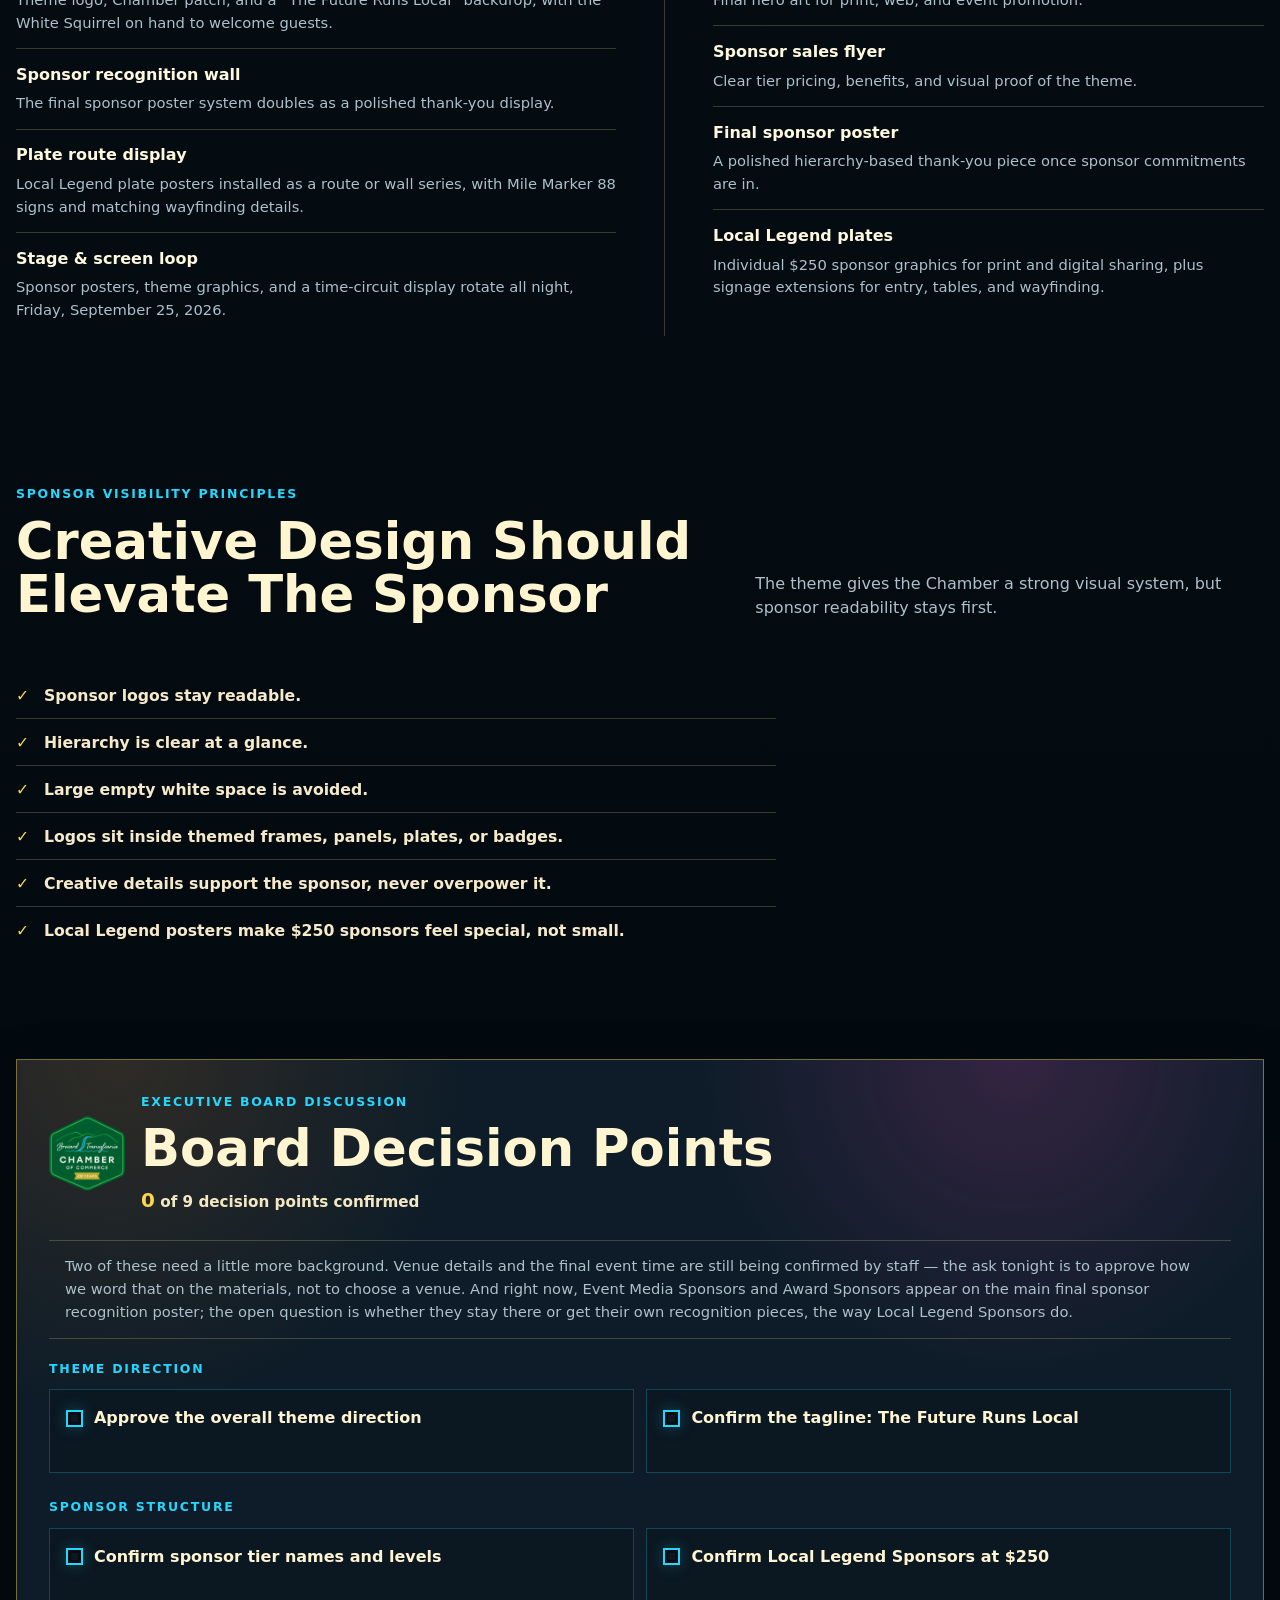
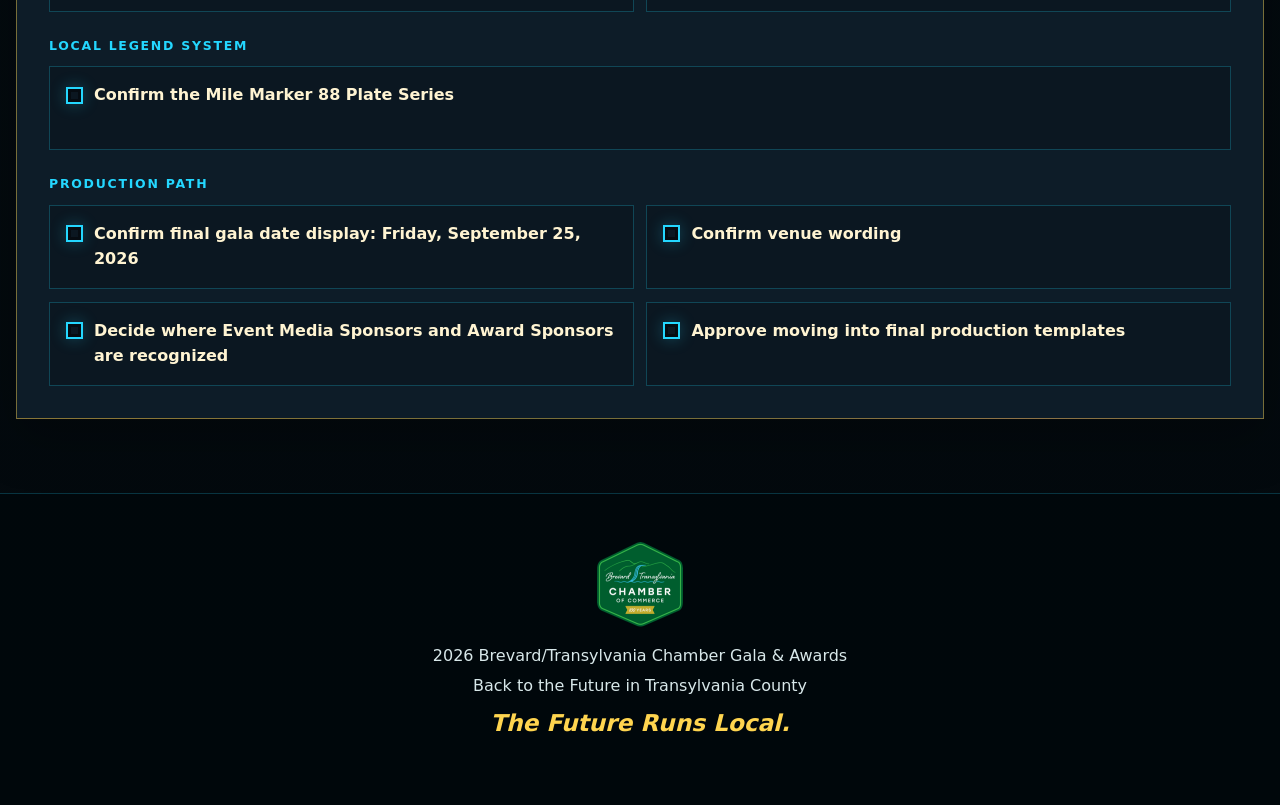
==== commit f025ffe0: "Add committee resource hub" ====
--- a/index.html
+++ b/index.html
@@ -83,6 +83,7 @@
 
     <nav class="section-nav" aria-label="Presentation sections">
       <a href="#top">Theme</a>
+      <a href="committee.html">Committee Hub</a>
       <a href="#board-ask">Summary</a>
       <a href="#big-idea">Story</a>
       <a href="#poster-system">Mockups</a>
--- a/styles.css
+++ b/styles.css
@@ -204,6 +204,14 @@
   filter: saturate(0.92) brightness(0.72);
 }
 
+.hero--committee .hero__backdrop {
+  background:
+    linear-gradient(90deg, rgba(1, 5, 10, 0.94) 0%, rgba(2, 9, 16, 0.82) 52%, rgba(2, 9, 16, 0.38) 100%),
+    linear-gradient(180deg, transparent 58%, #061019 100%),
+    url("theme/local_legends_plate_design.webp") center / cover no-repeat;
+  filter: saturate(0.9) brightness(0.58);
+}
+
 .hero__content {
   display: grid;
   grid-template-columns: minmax(0, 1.03fr) minmax(320px, 0.72fr);
@@ -1307,3 +1315,722 @@
     display: none;
   }
 }
+
+/* ---------------------------------------------------------------- */
+/* Public pages (sponsors.html, tickets.html) — shared components   */
+/* ---------------------------------------------------------------- */
+
+.public-topbar {
+  position: sticky;
+  top: 3px;
+  z-index: 45;
+  display: flex;
+  flex-wrap: wrap;
+  gap: 1rem;
+  align-items: center;
+  justify-content: space-between;
+  padding: 0.85rem 1.25rem;
+  border-bottom: 1px solid rgba(36, 215, 255, 0.22);
+  background: rgba(3, 10, 16, 0.9);
+  backdrop-filter: blur(14px);
+}
+
+.public-topbar__brand {
+  display: inline-flex;
+  align-items: center;
+  gap: 0.65rem;
+  color: #fff8de;
+  text-decoration: none;
+}
+
+.public-topbar__brand img {
+  width: 34px;
+  height: 34px;
+  object-fit: contain;
+}
+
+.public-topbar__brand span {
+  font-size: 0.82rem;
+  font-weight: 800;
+  letter-spacing: 0.06em;
+  text-transform: uppercase;
+}
+
+.public-topbar__links {
+  display: flex;
+  flex-wrap: wrap;
+  gap: 0.4rem;
+}
+
+.public-topbar__links a {
+  padding: 0.5rem 0.85rem;
+  border: 1px solid transparent;
+  color: #d9e9eb;
+  font-size: 0.78rem;
+  font-weight: 850;
+  letter-spacing: 0.05em;
+  text-decoration: none;
+  text-transform: uppercase;
+  transition: border-color 180ms ease, color 180ms ease, background 180ms ease;
+}
+
+.public-topbar__links a:hover,
+.public-topbar__links a:focus-visible,
+.public-topbar__links a[aria-current="page"] {
+  border-color: rgba(255, 213, 79, 0.46);
+  background: rgba(255, 213, 79, 0.08);
+  color: #fff7dc;
+}
+
+.cta-button {
+  display: inline-flex;
+  align-items: center;
+  gap: 0.5rem;
+  min-height: 48px;
+  padding: 0.9rem 1.6rem;
+  border: 1px solid rgba(255, 213, 79, 0.6);
+  background: linear-gradient(135deg, rgba(255, 138, 25, 0.24), rgba(255, 79, 198, 0.18));
+  color: #fff8de;
+  font-size: 0.92rem;
+  font-weight: 900;
+  letter-spacing: 0.05em;
+  text-decoration: none;
+  text-transform: uppercase;
+  cursor: pointer;
+  box-shadow: 0 18px 40px rgba(0, 0, 0, 0.32), 0 0 26px rgba(255, 138, 25, 0.18);
+  transition: transform 180ms ease, border-color 180ms ease, box-shadow 180ms ease;
+}
+
+.cta-button:hover,
+.cta-button:focus-visible {
+  transform: translateY(-3px);
+  border-color: var(--yellow);
+  box-shadow: 0 22px 50px rgba(0, 0, 0, 0.4), 0 0 34px rgba(255, 138, 25, 0.3);
+}
+
+.cta-button--ghost {
+  background: rgba(9, 22, 31, 0.74);
+  border-color: rgba(36, 215, 255, 0.42);
+}
+
+.cta-button--ghost:hover,
+.cta-button--ghost:focus-visible {
+  border-color: var(--cyan);
+  box-shadow: 0 22px 50px rgba(0, 0, 0, 0.4), 0 0 34px rgba(36, 215, 255, 0.24);
+}
+
+.cta-button:disabled {
+  cursor: not-allowed;
+  opacity: 0.55;
+  box-shadow: none;
+  transform: none;
+}
+
+.cta-row {
+  display: flex;
+  flex-wrap: wrap;
+  gap: 0.85rem;
+  margin-top: 1.4rem;
+}
+
+.tbd-flag {
+  display: inline-flex;
+  align-items: center;
+  margin-left: 0.55rem;
+  padding: 0.16rem 0.5rem;
+  border: 1px dashed rgba(255, 138, 25, 0.65);
+  background: rgba(255, 138, 25, 0.1);
+  color: var(--orange);
+  font-size: 0.66rem;
+  font-weight: 900;
+  letter-spacing: 0.08em;
+  text-transform: uppercase;
+  white-space: nowrap;
+  vertical-align: middle;
+}
+
+.hero--sponsors .hero__backdrop {
+  background:
+    linear-gradient(90deg, rgba(1, 5, 10, 0.94) 0%, rgba(2, 9, 16, 0.78) 48%, rgba(2, 9, 16, 0.3) 100%),
+    linear-gradient(180deg, transparent 60%, #061019 100%),
+    url("theme/btf_transsponsorship_availability_poster.webp") center / cover no-repeat;
+  filter: saturate(0.92) brightness(0.72);
+}
+
+.sponsor-form-layout {
+  display: grid;
+  grid-template-columns: minmax(0, 1.35fr) minmax(280px, 0.8fr);
+  gap: clamp(1.25rem, 3vw, 3rem);
+  align-items: start;
+}
+
+.sponsor-form {
+  display: grid;
+  gap: 1.15rem;
+  padding: clamp(1.25rem, 3vw, 2rem);
+  border: 1px solid var(--line);
+  background:
+    linear-gradient(145deg, rgba(255, 255, 255, 0.045), transparent 42%),
+    var(--panel);
+  box-shadow: 0 18px 50px rgba(0, 0, 0, 0.26);
+}
+
+.form-row {
+  display: grid;
+  grid-template-columns: repeat(2, 1fr);
+  gap: 1rem;
+}
+
+.form-field {
+  display: grid;
+  gap: 0.4rem;
+}
+
+.form-field label {
+  color: var(--cream);
+  font-size: 0.85rem;
+  font-weight: 800;
+}
+
+.form-field input,
+.form-field textarea {
+  padding: 0.75rem 0.85rem;
+  border: 1px solid rgba(36, 215, 255, 0.32);
+  background: rgba(4, 11, 16, 0.7);
+  color: #fff8de;
+  font: inherit;
+  font-size: 0.95rem;
+}
+
+.form-field textarea {
+  min-height: 110px;
+  resize: vertical;
+}
+
+.form-field input:focus-visible,
+.form-field textarea:focus-visible {
+  outline: 2px solid var(--cyan);
+  outline-offset: 2px;
+  border-color: var(--cyan);
+}
+
+.form-field--legend {
+  color: var(--cream);
+  font-size: 0.85rem;
+  font-weight: 800;
+}
+
+.tier-select-grid {
+  display: grid;
+  grid-template-columns: repeat(2, 1fr);
+  gap: 0.7rem;
+}
+
+.tier-select {
+  position: relative;
+  display: grid;
+  grid-template-columns: auto 1fr;
+  gap: 0.7rem;
+  min-height: 64px;
+  padding: 0.85rem;
+  align-items: center;
+  border: 1px solid rgba(36, 215, 255, 0.24);
+  background: rgba(0, 0, 0, 0.18);
+  color: #fff4d2;
+  font-weight: 720;
+  cursor: pointer;
+  transition: border-color 180ms ease, background 180ms ease, color 180ms ease;
+}
+
+.tier-select__input {
+  position: absolute;
+  width: 1px;
+  height: 1px;
+  margin: -1px;
+  padding: 0;
+  overflow: hidden;
+  clip: rect(0, 0, 0, 0);
+  white-space: nowrap;
+  border: 0;
+}
+
+.tier-select__box {
+  width: 1.05rem;
+  height: 1.05rem;
+  border: 2px solid var(--cyan);
+  box-shadow: inset 0 0 0 3px rgba(0, 0, 0, 0.45), 0 0 16px rgba(36, 215, 255, 0.28);
+}
+
+.tier-select__input:checked ~ .tier-select__box {
+  background:
+    linear-gradient(135deg, transparent 0 42%, var(--yellow) 42% 58%, transparent 58%),
+    linear-gradient(45deg, transparent 0 50%, var(--yellow) 50% 66%, transparent 66%);
+  border-color: var(--yellow);
+}
+
+.tier-select__input:focus-visible ~ .tier-select__box {
+  outline: 2px solid var(--cyan);
+  outline-offset: 3px;
+}
+
+.tier-select:has(.tier-select__input:checked) {
+  border-color: rgba(255, 213, 79, 0.55);
+  background: rgba(255, 213, 79, 0.08);
+  color: #fff8de;
+}
+
+.form-actions {
+  display: flex;
+  flex-wrap: wrap;
+  align-items: center;
+  gap: 1rem;
+}
+
+.form-status {
+  padding: 0.85rem 1rem;
+  border: 1px solid var(--line);
+  font-size: 0.9rem;
+  font-weight: 720;
+}
+
+.form-status.is-pending {
+  border-color: rgba(36, 215, 255, 0.4);
+  color: var(--cyan);
+}
+
+.form-status.is-success {
+  border-color: rgba(79, 195, 106, 0.5);
+  background: rgba(79, 195, 106, 0.08);
+  color: #d8f5df;
+}
+
+.form-status.is-error {
+  border-color: rgba(255, 63, 46, 0.5);
+  background: rgba(255, 63, 46, 0.08);
+  color: #ffd9d3;
+}
+
+.contact-card {
+  display: grid;
+  gap: 0.9rem;
+  padding: clamp(1.1rem, 2.5vw, 1.6rem);
+  border: 1px solid var(--line);
+  background:
+    linear-gradient(145deg, rgba(255, 255, 255, 0.045), transparent 42%),
+    var(--panel);
+  box-shadow: 0 18px 50px rgba(0, 0, 0, 0.26);
+}
+
+.contact-card h3 {
+  margin-bottom: 0;
+}
+
+.contact-card__person {
+  display: grid;
+  gap: 0.15rem;
+}
+
+.contact-card__person strong {
+  color: #fff8de;
+  font-size: 1.05rem;
+}
+
+.contact-card__person span {
+  color: var(--muted);
+  font-size: 0.88rem;
+}
+
+.contact-card a.cta-button {
+  justify-content: center;
+}
+
+.ticket-grid {
+  display: grid;
+  gap: 0.85rem;
+}
+
+.ticket-option {
+  display: grid;
+  grid-template-columns: minmax(0, 1fr) auto;
+  gap: 1rem;
+  align-items: center;
+  padding: clamp(1rem, 2.5vw, 1.6rem);
+  border: 1px solid var(--line);
+  background:
+    linear-gradient(145deg, rgba(255, 255, 255, 0.045), transparent 42%),
+    var(--panel);
+  box-shadow: 0 18px 50px rgba(0, 0, 0, 0.26);
+}
+
+.ticket-option--featured {
+  border-color: rgba(255, 213, 79, 0.75);
+}
+
+.ticket-option h3 {
+  margin-bottom: 0.35rem;
+}
+
+.ticket-option strong {
+  color: #fff8de;
+  font-size: clamp(1.5rem, 3vw, 2.6rem);
+  line-height: 1;
+  text-align: right;
+  text-shadow: 0 0 28px rgba(255, 138, 25, 0.36);
+}
+
+.hub-brief {
+  display: grid;
+  gap: 1.25rem;
+  align-self: center;
+  padding: clamp(1.25rem, 3vw, 2rem);
+  border: 1px solid rgba(36, 215, 255, 0.32);
+  background:
+    linear-gradient(145deg, rgba(36, 215, 255, 0.14), transparent 42%),
+    linear-gradient(315deg, rgba(255, 138, 25, 0.1), transparent 48%),
+    rgba(5, 14, 22, 0.88);
+  box-shadow: var(--shadow);
+}
+
+.hub-brief__header {
+  display: grid;
+  gap: 0.45rem;
+}
+
+.hub-brief__header span,
+.resource-item__meta span,
+.resource-toolbar span {
+  color: var(--cyan);
+  font-size: 0.74rem;
+  font-weight: 860;
+  letter-spacing: 0.08em;
+  text-transform: uppercase;
+}
+
+.hub-brief__header strong {
+  color: #fff8de;
+  font-size: clamp(1.55rem, 3vw, 2.4rem);
+  line-height: 1.05;
+}
+
+.hub-status-list,
+.timeline-list {
+  display: grid;
+  gap: 0.8rem;
+  margin: 0;
+  padding: 0;
+  list-style: none;
+}
+
+.hub-status-list li {
+  display: grid;
+  grid-template-columns: auto minmax(0, 1fr);
+  gap: 0.65rem;
+  align-items: start;
+  color: #dcebf0;
+  font-weight: 700;
+}
+
+.hub-status-list li span {
+  width: 0.72rem;
+  height: 0.72rem;
+  margin-top: 0.43rem;
+  border-radius: 999px;
+  background: var(--yellow);
+  box-shadow: 0 0 18px rgba(255, 213, 79, 0.55);
+}
+
+.hub-card-grid {
+  display: grid;
+  grid-template-columns: repeat(4, minmax(0, 1fr));
+  gap: 0.85rem;
+}
+
+.hub-card,
+.resource-item,
+.asset-tile {
+  border: 1px solid var(--line);
+  background:
+    linear-gradient(145deg, rgba(255, 255, 255, 0.045), transparent 42%),
+    var(--panel);
+  box-shadow: 0 18px 50px rgba(0, 0, 0, 0.26);
+}
+
+.hub-card {
+  display: grid;
+  gap: 0.75rem;
+  align-content: start;
+  padding: clamp(1rem, 2.5vw, 1.35rem);
+}
+
+.hub-card--priority {
+  border-color: rgba(255, 213, 79, 0.68);
+  background:
+    linear-gradient(145deg, rgba(255, 213, 79, 0.12), transparent 42%),
+    var(--panel-strong);
+}
+
+.hub-card span {
+  color: var(--yellow);
+  font-size: 0.8rem;
+  font-weight: 900;
+}
+
+.hub-card h3,
+.resource-item h3 {
+  margin-bottom: 0;
+}
+
+.hub-card p,
+.resource-item p {
+  margin-bottom: 0;
+}
+
+.hub-card a {
+  align-self: end;
+  color: var(--cyan);
+  font-weight: 850;
+  text-decoration: none;
+}
+
+.hub-card a:hover,
+.hub-card a:focus-visible {
+  color: #fff8de;
+}
+
+.resource-toolbar {
+  display: flex;
+  flex-wrap: wrap;
+  gap: 0.75rem 1rem;
+  align-items: center;
+  justify-content: space-between;
+  margin-bottom: 1rem;
+  padding: 0.85rem 1rem;
+  border: 1px solid rgba(36, 215, 255, 0.24);
+  background: rgba(3, 10, 16, 0.58);
+}
+
+.resource-toolbar strong {
+  color: #fff8de;
+}
+
+.resource-toolbar code {
+  color: var(--yellow);
+  font-size: 0.86rem;
+}
+
+.resource-list {
+  display: grid;
+  gap: 0.85rem;
+}
+
+.resource-item {
+  display: grid;
+  grid-template-columns: minmax(0, 1fr) auto;
+  gap: 1rem;
+  align-items: center;
+  padding: clamp(1rem, 2.5vw, 1.5rem);
+}
+
+.resource-item__main {
+  display: grid;
+  gap: 0.6rem;
+}
+
+.resource-item__meta {
+  display: flex;
+  flex-wrap: wrap;
+  gap: 0.45rem;
+}
+
+.resource-item__meta span {
+  padding: 0.32rem 0.5rem;
+  border: 1px solid rgba(36, 215, 255, 0.24);
+  background: rgba(36, 215, 255, 0.07);
+}
+
+.resource-item__decision {
+  color: #f7e3aa;
+  font-weight: 760;
+}
+
+.private-resource-note {
+  display: grid;
+  gap: 0.25rem;
+  max-width: 260px;
+  padding: 0.85rem 1rem;
+  border: 1px solid rgba(255, 213, 79, 0.38);
+  background: rgba(255, 213, 79, 0.08);
+}
+
+.private-resource-note strong {
+  color: #fff8de;
+  font-size: 0.86rem;
+  letter-spacing: 0.04em;
+  text-transform: uppercase;
+}
+
+.private-resource-note span {
+  color: var(--muted);
+  font-size: 0.88rem;
+}
+
+.vendor-table {
+  display: grid;
+  overflow: hidden;
+  border: 1px solid var(--line);
+  background: var(--panel);
+  box-shadow: 0 18px 50px rgba(0, 0, 0, 0.26);
+}
+
+.vendor-row {
+  display: grid;
+  grid-template-columns: minmax(130px, 0.7fr) minmax(130px, 0.65fr) minmax(0, 1.65fr);
+}
+
+.vendor-row + .vendor-row {
+  border-top: 1px solid rgba(255, 222, 140, 0.16);
+}
+
+.vendor-row span {
+  padding: 0.95rem 1rem;
+  color: var(--muted);
+}
+
+.vendor-row span + span {
+  border-left: 1px solid rgba(255, 222, 140, 0.16);
+}
+
+.vendor-row--head {
+  background: rgba(255, 213, 79, 0.08);
+}
+
+.vendor-row--head span {
+  color: #fff8de;
+  font-size: 0.76rem;
+  font-weight: 900;
+  letter-spacing: 0.08em;
+  text-transform: uppercase;
+}
+
+.timeline-list {
+  counter-reset: timeline;
+  position: relative;
+}
+
+.timeline-list li {
+  counter-increment: timeline;
+  display: grid;
+  grid-template-columns: auto minmax(0, 1fr);
+  gap: 0.8rem 1rem;
+  align-items: start;
+  padding: 1rem;
+  border: 1px solid var(--line);
+  background: rgba(10, 25, 36, 0.72);
+}
+
+.timeline-list li::before {
+  content: counter(timeline, decimal-leading-zero);
+  display: grid;
+  width: 2.35rem;
+  height: 2.35rem;
+  place-items: center;
+  border: 1px solid rgba(255, 213, 79, 0.5);
+  color: var(--yellow);
+  font-size: 0.8rem;
+  font-weight: 900;
+}
+
+.timeline-list strong {
+  display: block;
+  color: #fff8de;
+  font-size: 1.08rem;
+}
+
+.timeline-list span {
+  color: var(--muted);
+}
+
+.asset-grid {
+  display: grid;
+  grid-template-columns: repeat(4, minmax(0, 1fr));
+  gap: 0.85rem;
+}
+
+.asset-tile {
+  display: grid;
+  gap: 0.75rem;
+  align-content: start;
+  padding: 0.75rem;
+  color: #fff8de;
+  font-weight: 850;
+  text-decoration: none;
+  transition: border-color 180ms ease, transform 180ms ease;
+}
+
+.asset-tile:hover,
+.asset-tile:focus-visible {
+  border-color: rgba(36, 215, 255, 0.58);
+  transform: translateY(-2px);
+}
+
+.asset-tile img {
+  width: 100%;
+  aspect-ratio: 4 / 5;
+  object-fit: cover;
+  border: 1px solid rgba(255, 222, 140, 0.18);
+}
+
+.asset-tile--wide img {
+  aspect-ratio: 16 / 10;
+}
+
+@media (max-width: 1020px) {
+  .sponsor-form-layout {
+    grid-template-columns: 1fr;
+  }
+
+  .hub-card-grid,
+  .asset-grid {
+    grid-template-columns: repeat(2, minmax(0, 1fr));
+  }
+}
+
+@media (max-width: 720px) {
+  .public-topbar {
+    justify-content: center;
+    text-align: center;
+  }
+
+  .form-row,
+  .tier-select-grid {
+    grid-template-columns: 1fr;
+  }
+
+  .ticket-option {
+    grid-template-columns: 1fr;
+  }
+
+  .ticket-option strong {
+    text-align: left;
+  }
+
+  .hub-card-grid,
+  .resource-item,
+  .asset-grid,
+  .vendor-row {
+    grid-template-columns: 1fr;
+  }
+
+  .resource-item .cta-button {
+    justify-content: center;
+  }
+
+  .vendor-row span + span {
+    border-left: 0;
+    border-top: 1px solid rgba(255, 222, 140, 0.12);
+  }
+
+  .vendor-row--head {
+    display: none;
+  }
+}
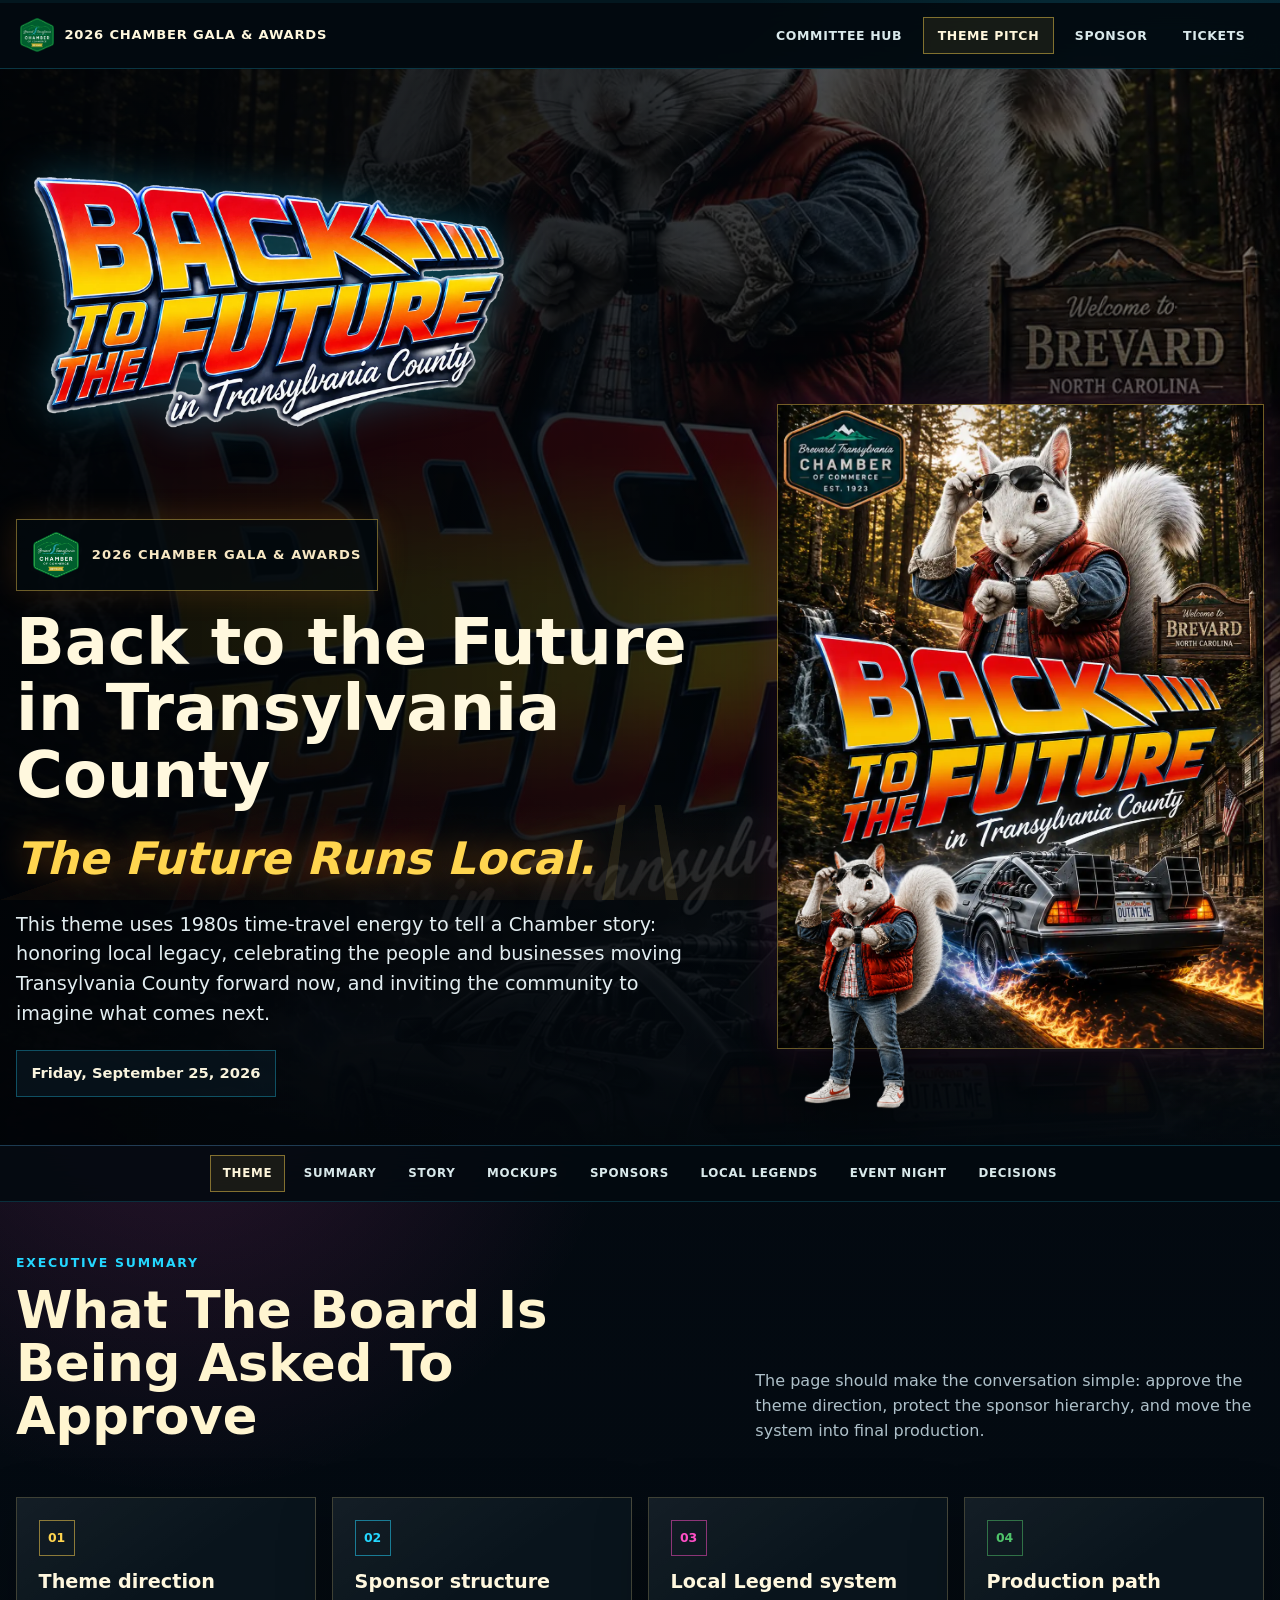
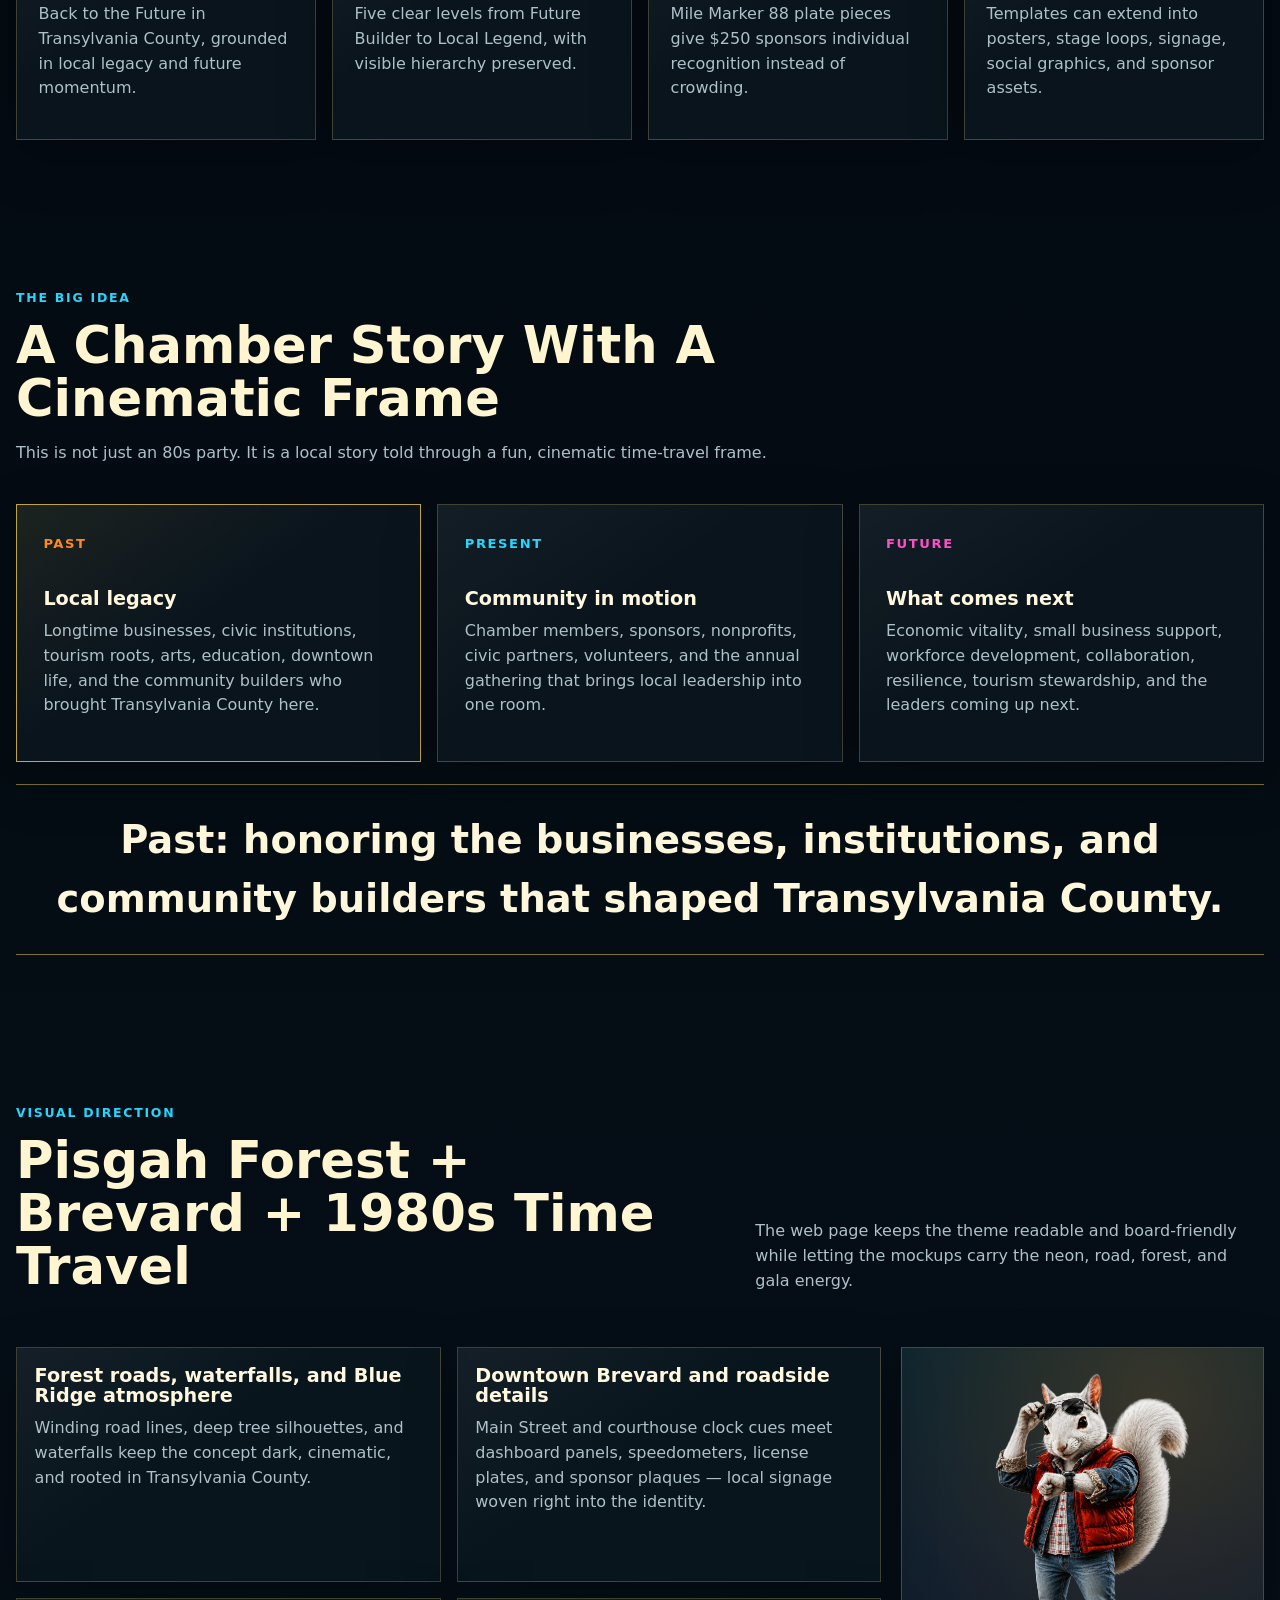
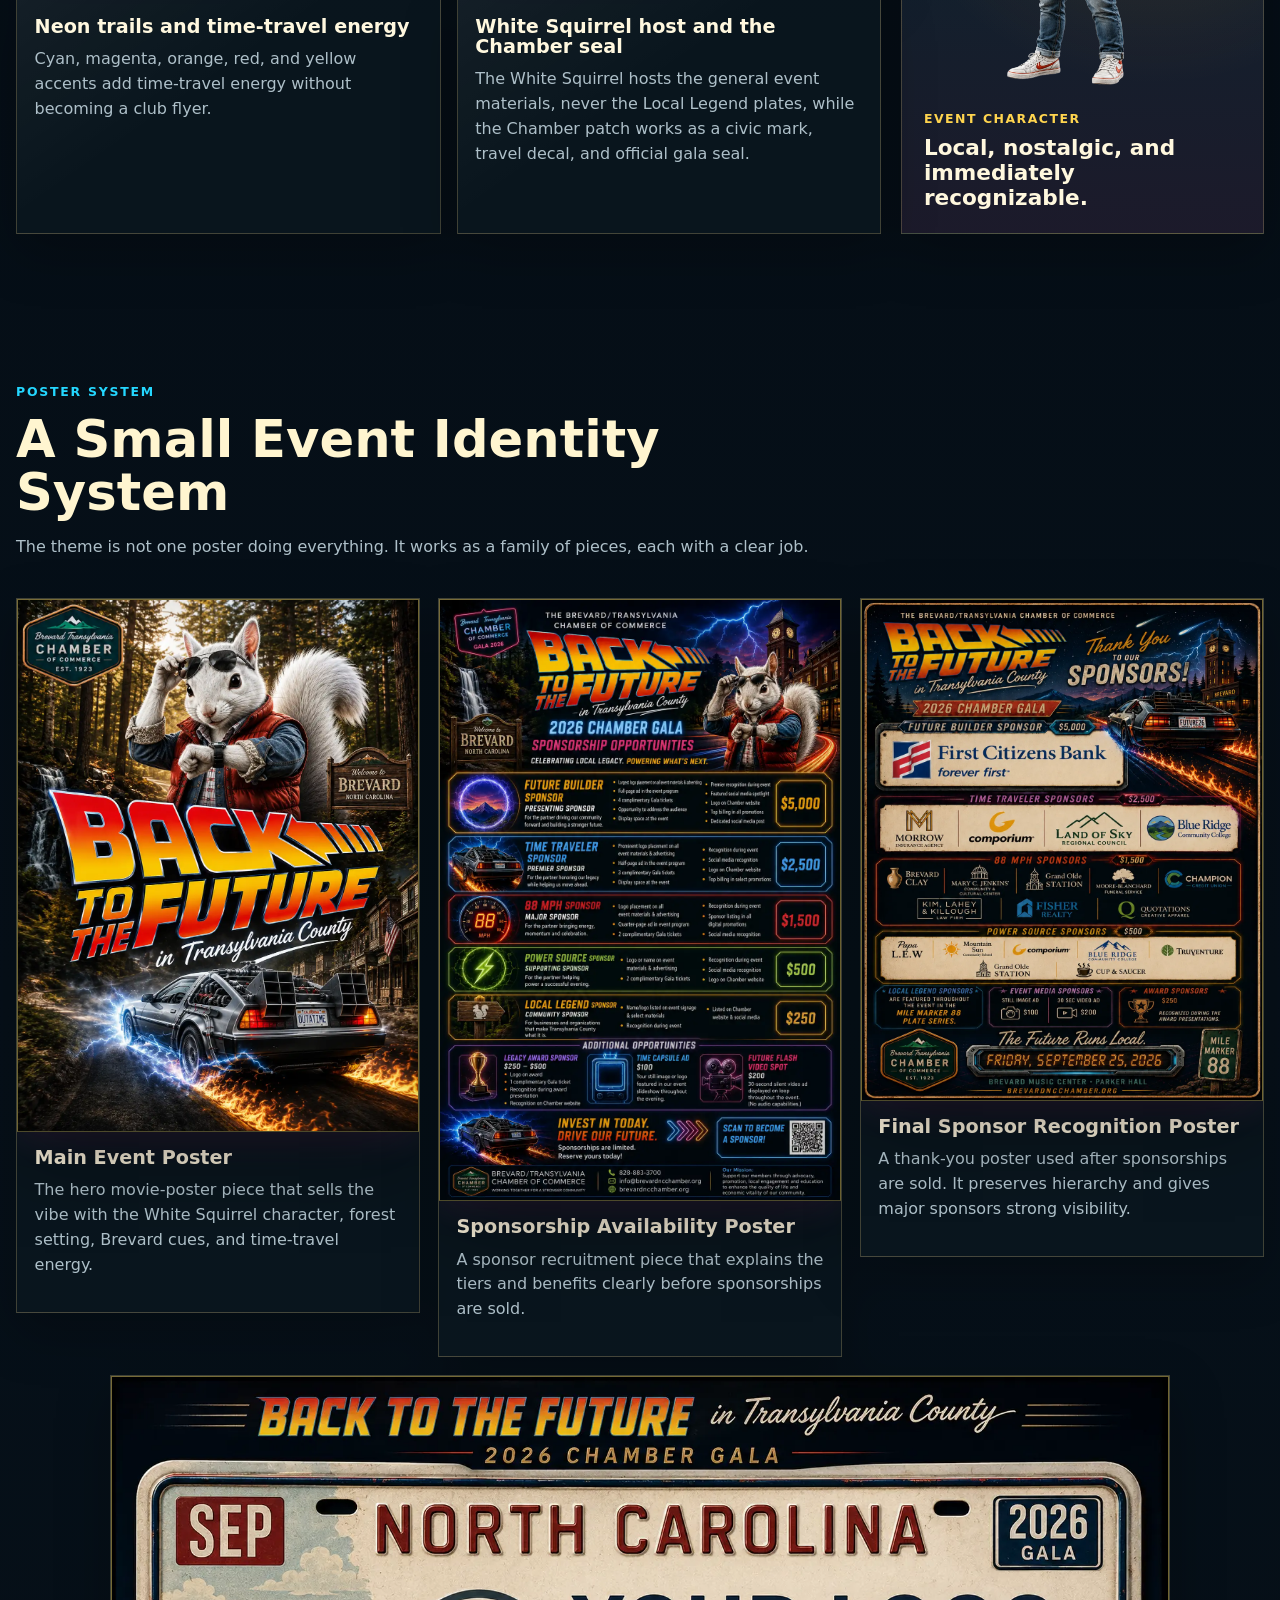
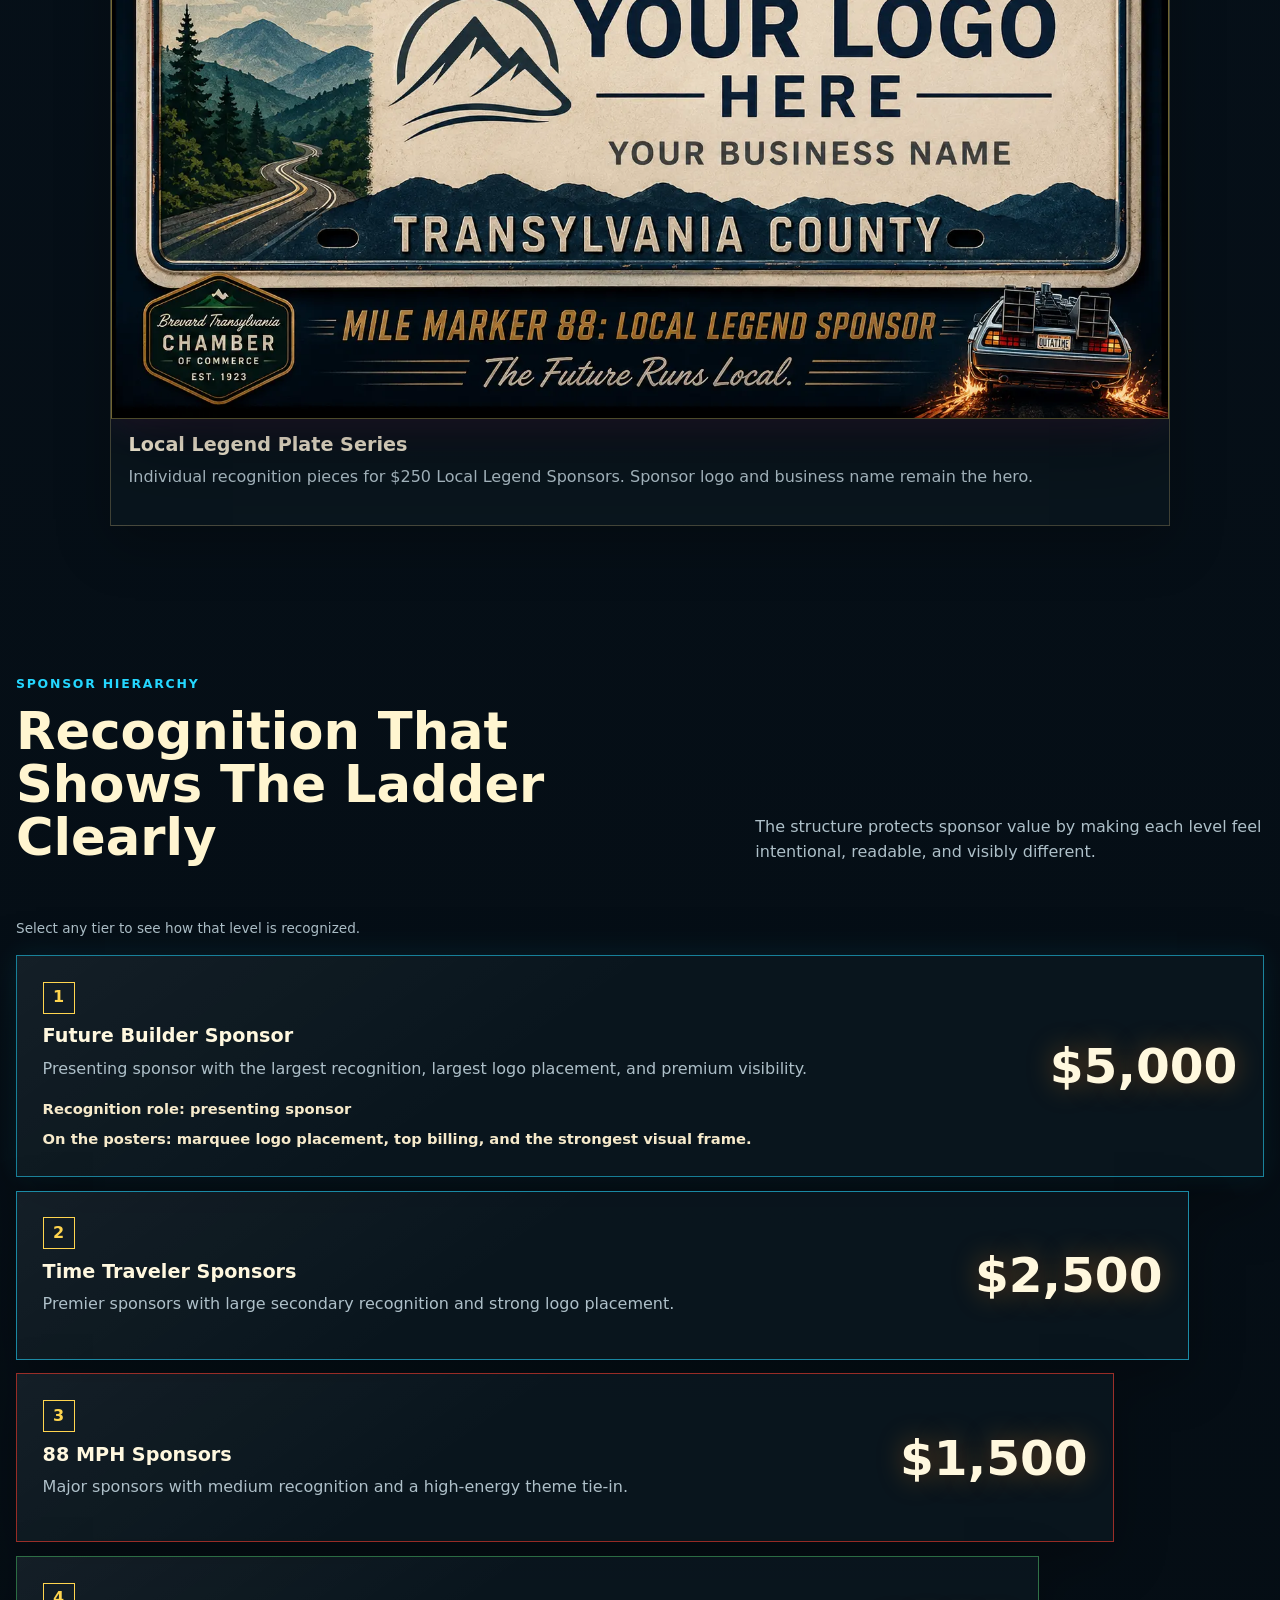
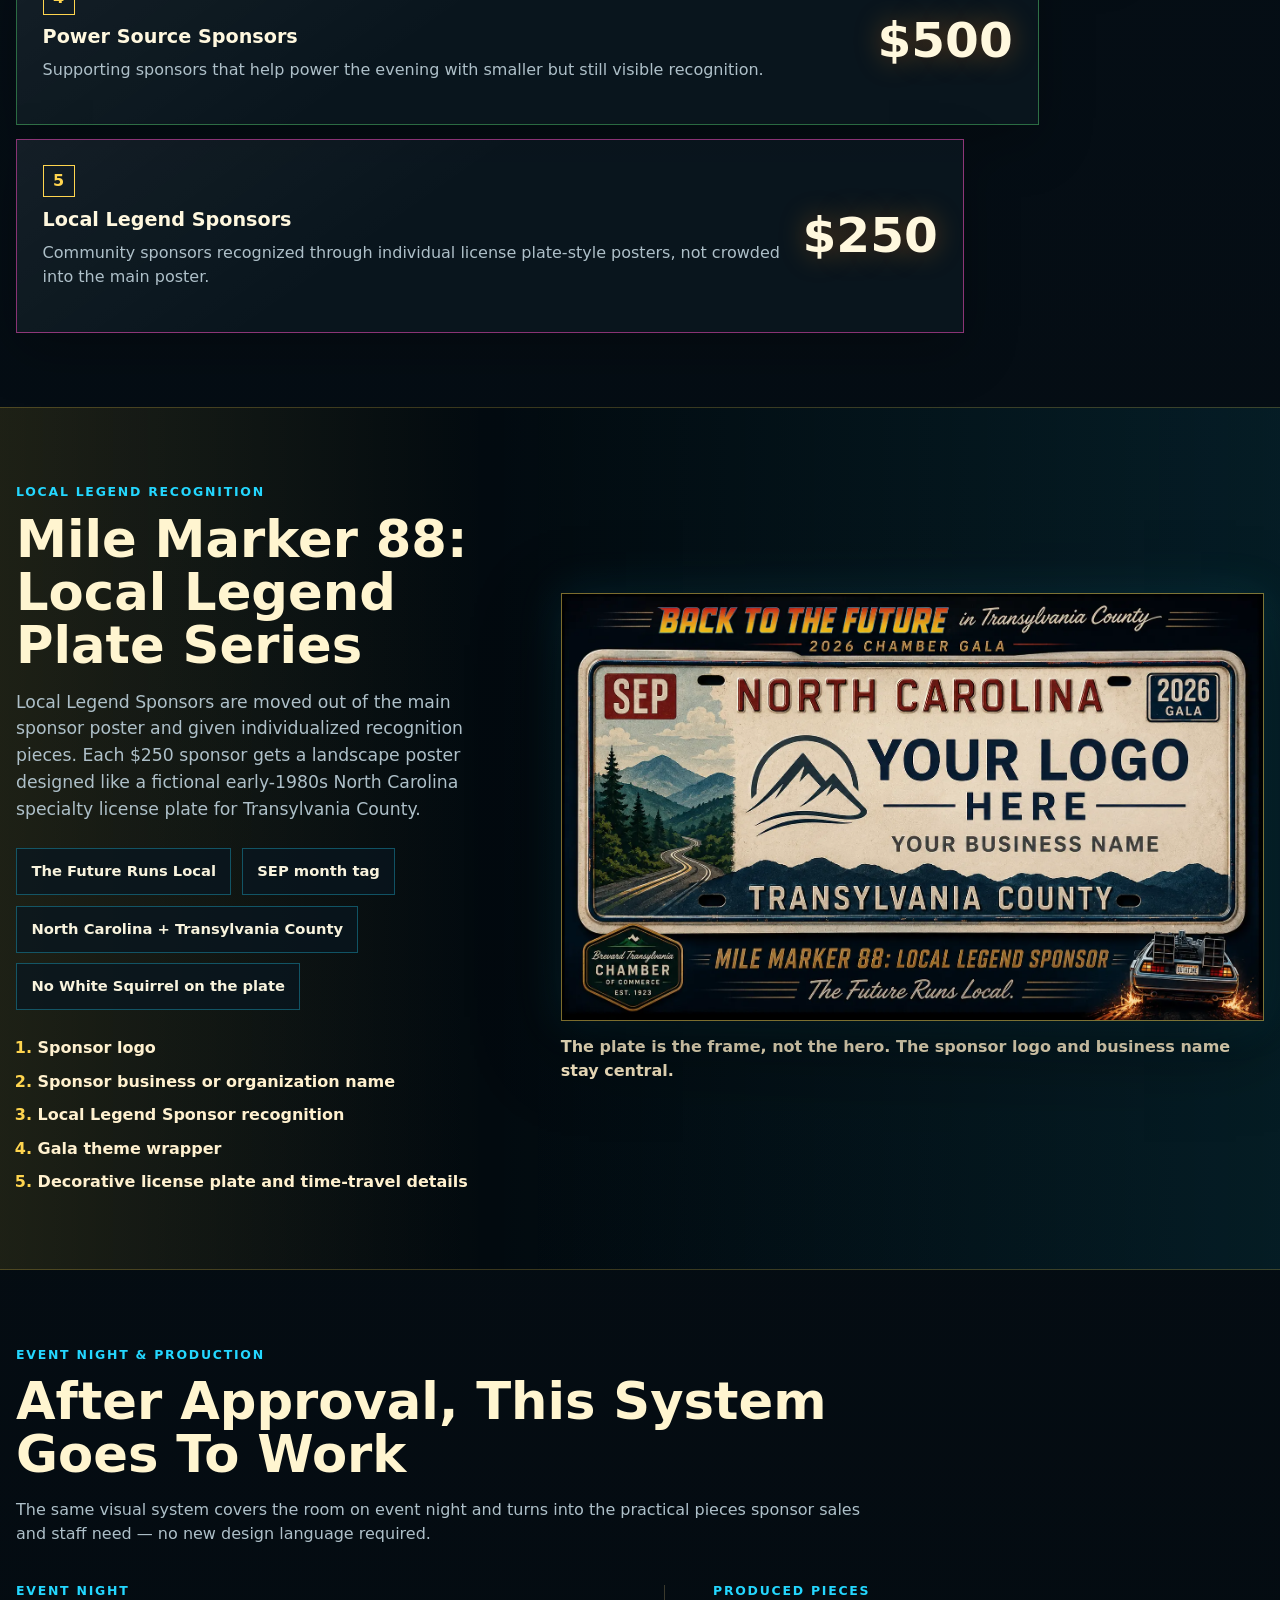
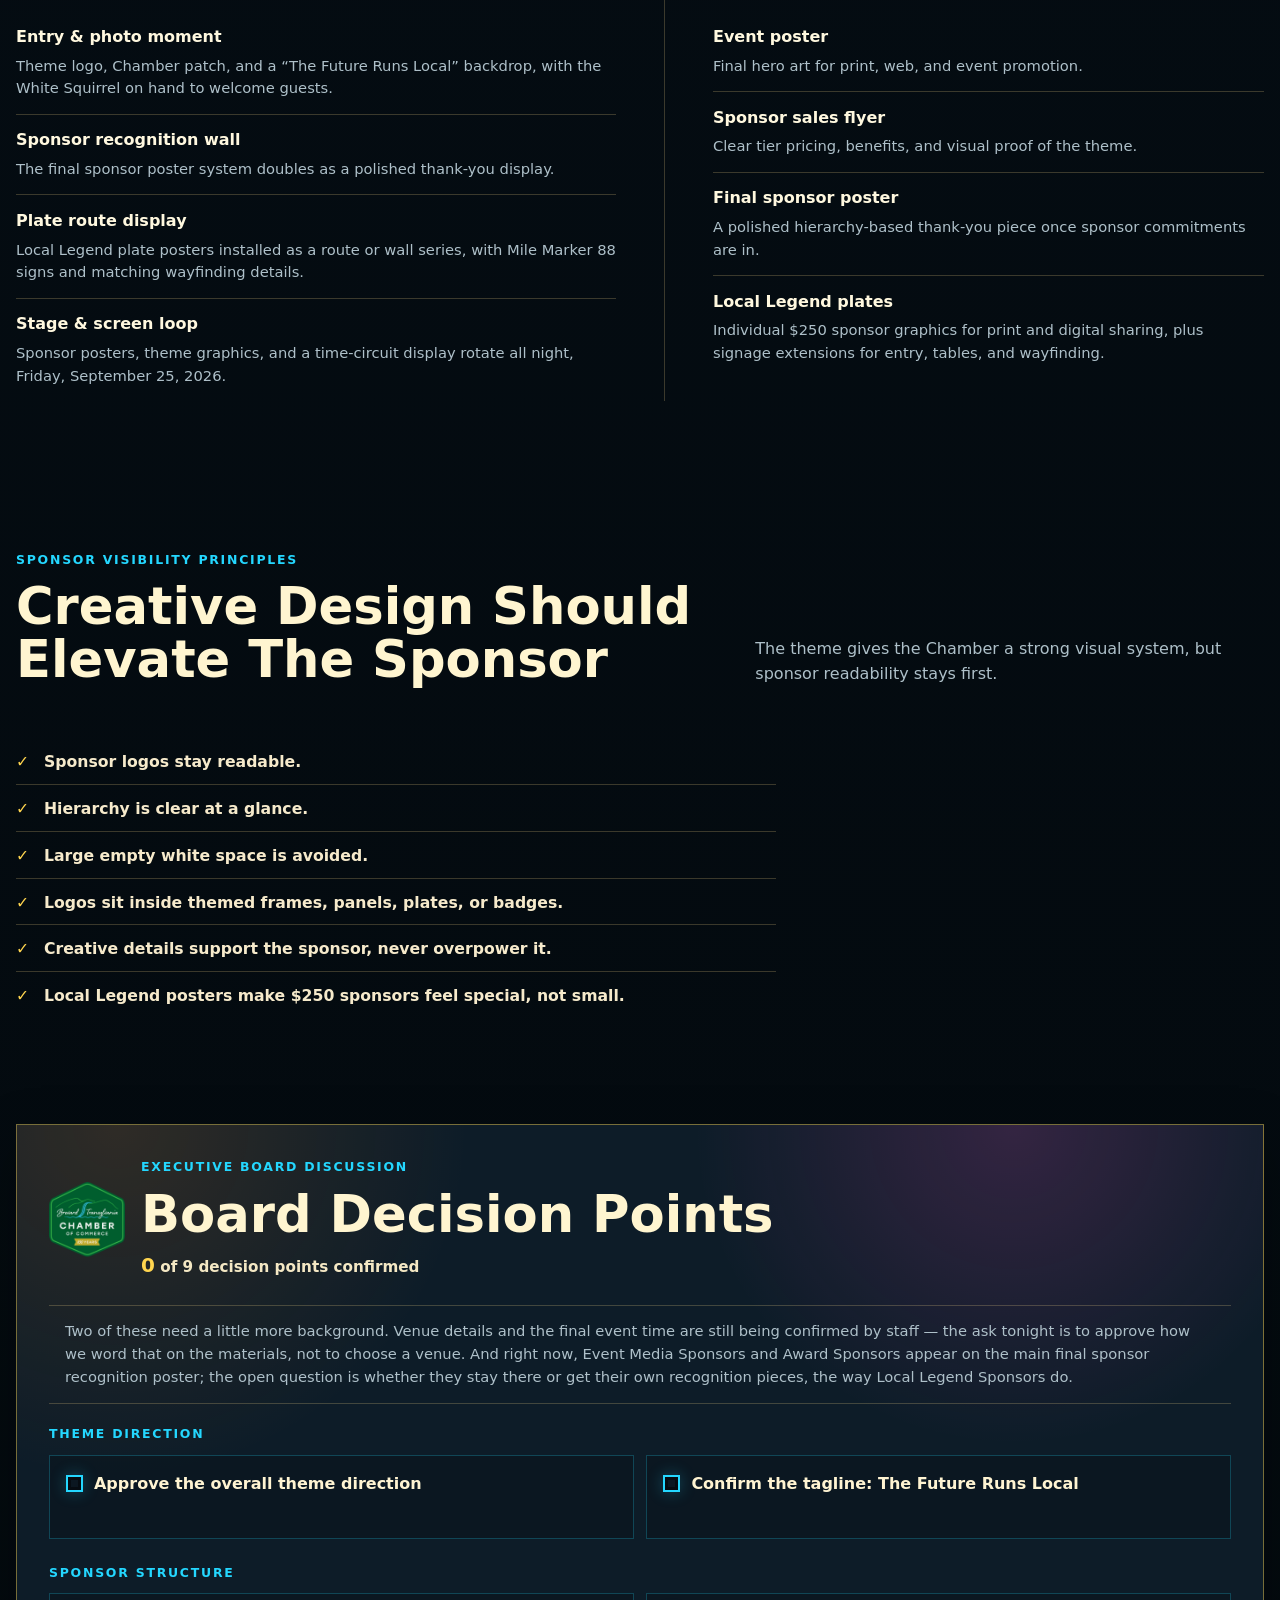
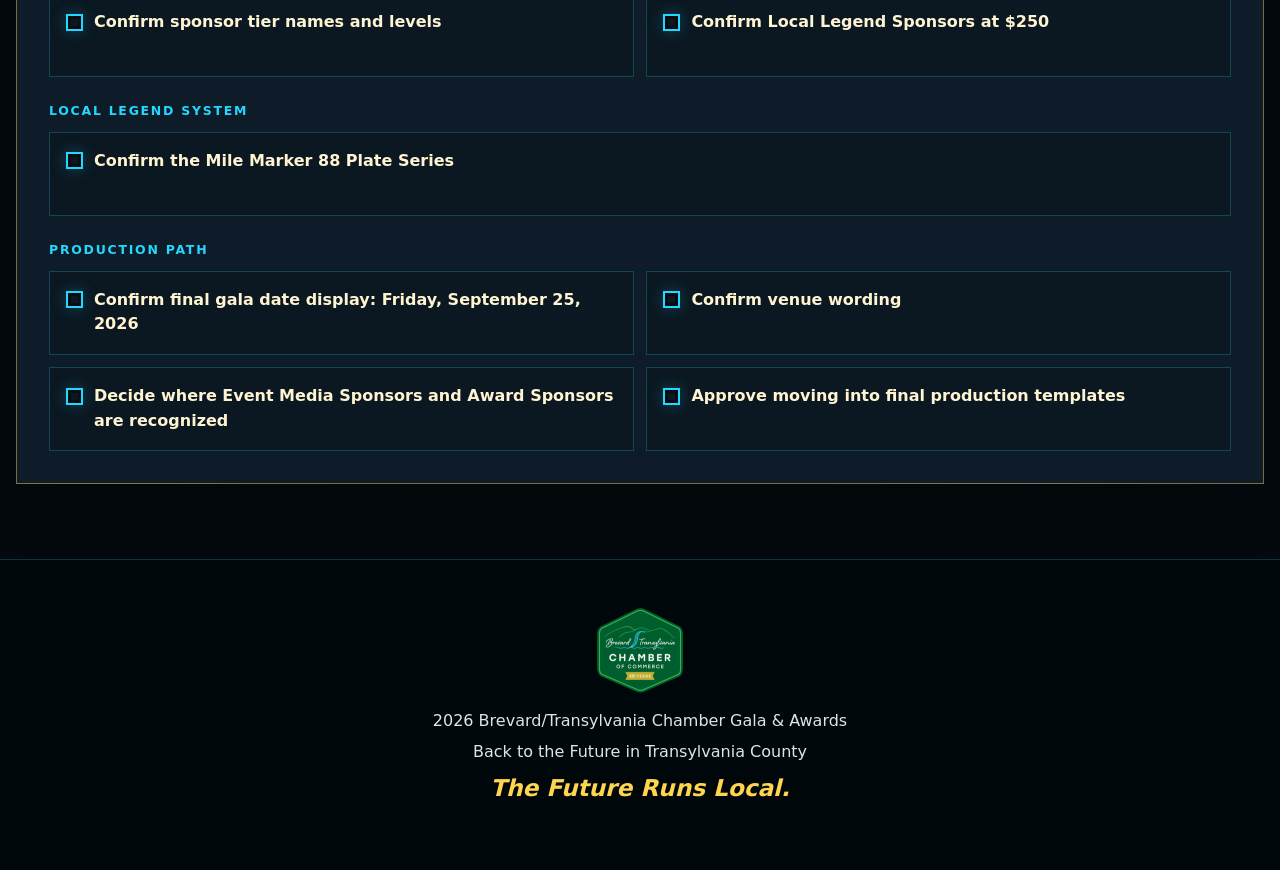
==== commit c2c9fd02: "Add current-year planning sheet and nav" ====
--- a/index.html
+++ b/index.html
@@ -23,8 +23,21 @@
     <link rel="stylesheet" href="styles.css">
     <script src="script.js" defer></script>
   </head>
-  <body>
+  <body data-decision-storage="gala2026-board-decisions">
     <div class="page-progress" aria-hidden="true"><span></span></div>
+    <header class="public-topbar">
+      <a class="public-topbar__brand" href="index.html" aria-current="page">
+        <img src="elements/chamber_logo_small.png" alt="Brevard Transylvania Chamber of Commerce logo">
+        <span>2026 Chamber Gala &amp; Awards</span>
+      </a>
+      <nav class="public-topbar__links" aria-label="Gala pages">
+        <a href="committee.html">Committee Hub</a>
+        <a href="index.html" aria-current="page">Theme Pitch</a>
+        <a href="sponsors.html">Sponsor</a>
+        <a href="tickets.html">Tickets</a>
+      </nav>
+    </header>
+
     <header class="hero" id="top">
       <div class="hero__backdrop" aria-hidden="true"></div>
       <div class="hero__content">
@@ -83,7 +96,6 @@
 
     <nav class="section-nav" aria-label="Presentation sections">
       <a href="#top">Theme</a>
-      <a href="committee.html">Committee Hub</a>
       <a href="#board-ask">Summary</a>
       <a href="#big-idea">Story</a>
       <a href="#poster-system">Mockups</a>
--- a/styles.css
+++ b/styles.css
@@ -28,7 +28,7 @@
 }
 
 [id] {
-  scroll-margin-top: 5rem;
+  scroll-margin-top: 8.5rem;
 }
 
 body {
@@ -80,6 +80,10 @@
   height: auto;
 }
 
+[hidden] {
+  display: none !important;
+}
+
 button {
   font: inherit;
 }
@@ -147,7 +151,7 @@
 
 .section-nav {
   position: sticky;
-  top: 3px;
+  top: 4.15rem;
   z-index: 40;
   display: flex;
   gap: 0.35rem;
@@ -1739,6 +1743,36 @@
   box-shadow: 0 0 18px rgba(255, 213, 79, 0.55);
 }
 
+.hub-metrics {
+  display: grid;
+  grid-template-columns: repeat(3, minmax(0, 1fr));
+  gap: 0.55rem;
+}
+
+.hub-metrics div {
+  min-height: 78px;
+  padding: 0.8rem;
+  border: 1px solid rgba(36, 215, 255, 0.2);
+  background: rgba(36, 215, 255, 0.06);
+}
+
+.hub-metrics strong {
+  display: block;
+  color: var(--yellow);
+  font-size: clamp(1.65rem, 3vw, 2.25rem);
+  line-height: 1;
+}
+
+.hub-metrics span {
+  display: block;
+  margin-top: 0.35rem;
+  color: var(--muted);
+  font-size: 0.78rem;
+  font-weight: 820;
+  letter-spacing: 0.06em;
+  text-transform: uppercase;
+}
+
 .hub-card-grid {
   display: grid;
   grid-template-columns: repeat(4, minmax(0, 1fr));
@@ -1809,6 +1843,13 @@
   background: rgba(3, 10, 16, 0.58);
 }
 
+.resource-toolbar > div {
+  display: flex;
+  flex-wrap: wrap;
+  gap: 0.6rem 1rem;
+  align-items: center;
+}
+
 .resource-toolbar strong {
   color: #fff8de;
 }
@@ -1816,6 +1857,32 @@
 .resource-toolbar code {
   color: var(--yellow);
   font-size: 0.86rem;
+}
+
+.resource-filters {
+  justify-content: flex-end;
+}
+
+.resource-filters button {
+  min-height: 36px;
+  padding: 0.45rem 0.62rem;
+  border: 1px solid rgba(36, 215, 255, 0.24);
+  background: rgba(36, 215, 255, 0.06);
+  color: #dcebf0;
+  cursor: pointer;
+  font-size: 0.72rem;
+  font-weight: 860;
+  letter-spacing: 0.06em;
+  text-transform: uppercase;
+  transition: border-color 180ms ease, background 180ms ease, color 180ms ease;
+}
+
+.resource-filters button:hover,
+.resource-filters button:focus-visible,
+.resource-filters button.is-active {
+  border-color: rgba(255, 213, 79, 0.58);
+  background: rgba(255, 213, 79, 0.1);
+  color: #fff8de;
 }
 
 .resource-list {
@@ -1831,6 +1898,35 @@
   padding: clamp(1rem, 2.5vw, 1.5rem);
 }
 
+.resource-item--featured {
+  position: relative;
+  overflow: hidden;
+  border-color: rgba(255, 213, 79, 0.74);
+  background:
+    radial-gradient(circle at 94% 12%, rgba(36, 215, 255, 0.18), transparent 16rem),
+    linear-gradient(145deg, rgba(255, 213, 79, 0.14), rgba(255, 79, 198, 0.06) 44%, transparent),
+    var(--panel-strong);
+  box-shadow: var(--shadow), 0 0 38px rgba(255, 213, 79, 0.12);
+}
+
+.resource-item--featured::before {
+  position: absolute;
+  inset: 0 auto 0 0;
+  width: 4px;
+  content: "";
+  background: linear-gradient(180deg, var(--yellow), var(--cyan), var(--magenta));
+}
+
+.resource-item--featured h3 {
+  font-size: clamp(1.35rem, 2.5vw, 2rem);
+}
+
+.resource-item--featured .resource-item__meta span {
+  border-color: rgba(255, 213, 79, 0.42);
+  background: rgba(255, 213, 79, 0.09);
+  color: #fff4cf;
+}
+
 .resource-item__main {
   display: grid;
   gap: 0.6rem;
@@ -1853,25 +1949,35 @@
   font-weight: 760;
 }
 
-.private-resource-note {
-  display: grid;
-  gap: 0.25rem;
-  max-width: 260px;
-  padding: 0.85rem 1rem;
-  border: 1px solid rgba(255, 213, 79, 0.38);
-  background: rgba(255, 213, 79, 0.08);
-}
-
-.private-resource-note strong {
-  color: #fff8de;
-  font-size: 0.86rem;
-  letter-spacing: 0.04em;
-  text-transform: uppercase;
-}
-
-.private-resource-note span {
-  color: var(--muted);
-  font-size: 0.88rem;
+.quote-preview {
+  display: grid;
+  grid-template-columns: minmax(240px, 0.48fr) minmax(0, 1fr);
+  gap: 1rem;
+  margin-top: 1rem;
+  padding: clamp(1rem, 2.5vw, 1.35rem);
+  border: 1px solid rgba(255, 213, 79, 0.42);
+  background:
+    linear-gradient(145deg, rgba(255, 213, 79, 0.12), transparent 38%),
+    rgba(5, 14, 22, 0.9);
+  box-shadow: var(--shadow);
+}
+
+.quote-preview__copy {
+  display: grid;
+  gap: 0.75rem;
+  align-content: start;
+}
+
+.quote-preview__copy h3,
+.quote-preview__copy p {
+  margin-bottom: 0;
+}
+
+.quote-preview iframe {
+  width: 100%;
+  min-height: 620px;
+  border: 1px solid rgba(255, 222, 140, 0.24);
+  background: #ffffff;
 }
 
 .vendor-table {
@@ -1996,11 +2102,19 @@
 }
 
 @media (max-width: 720px) {
+  [id] {
+    scroll-margin-top: 12rem;
+  }
+
   .public-topbar {
     justify-content: center;
     text-align: center;
   }
 
+  .section-nav {
+    top: 7.75rem;
+  }
+
   .form-row,
   .tier-select-grid {
     grid-template-columns: 1fr;
@@ -2015,14 +2129,23 @@
   }
 
   .hub-card-grid,
+  .quote-preview,
   .resource-item,
   .asset-grid,
   .vendor-row {
     grid-template-columns: 1fr;
   }
 
+  .hub-metrics {
+    grid-template-columns: 1fr;
+  }
+
   .resource-item .cta-button {
     justify-content: center;
+  }
+
+  .quote-preview iframe {
+    min-height: 520px;
   }
 
   .vendor-row span + span {
